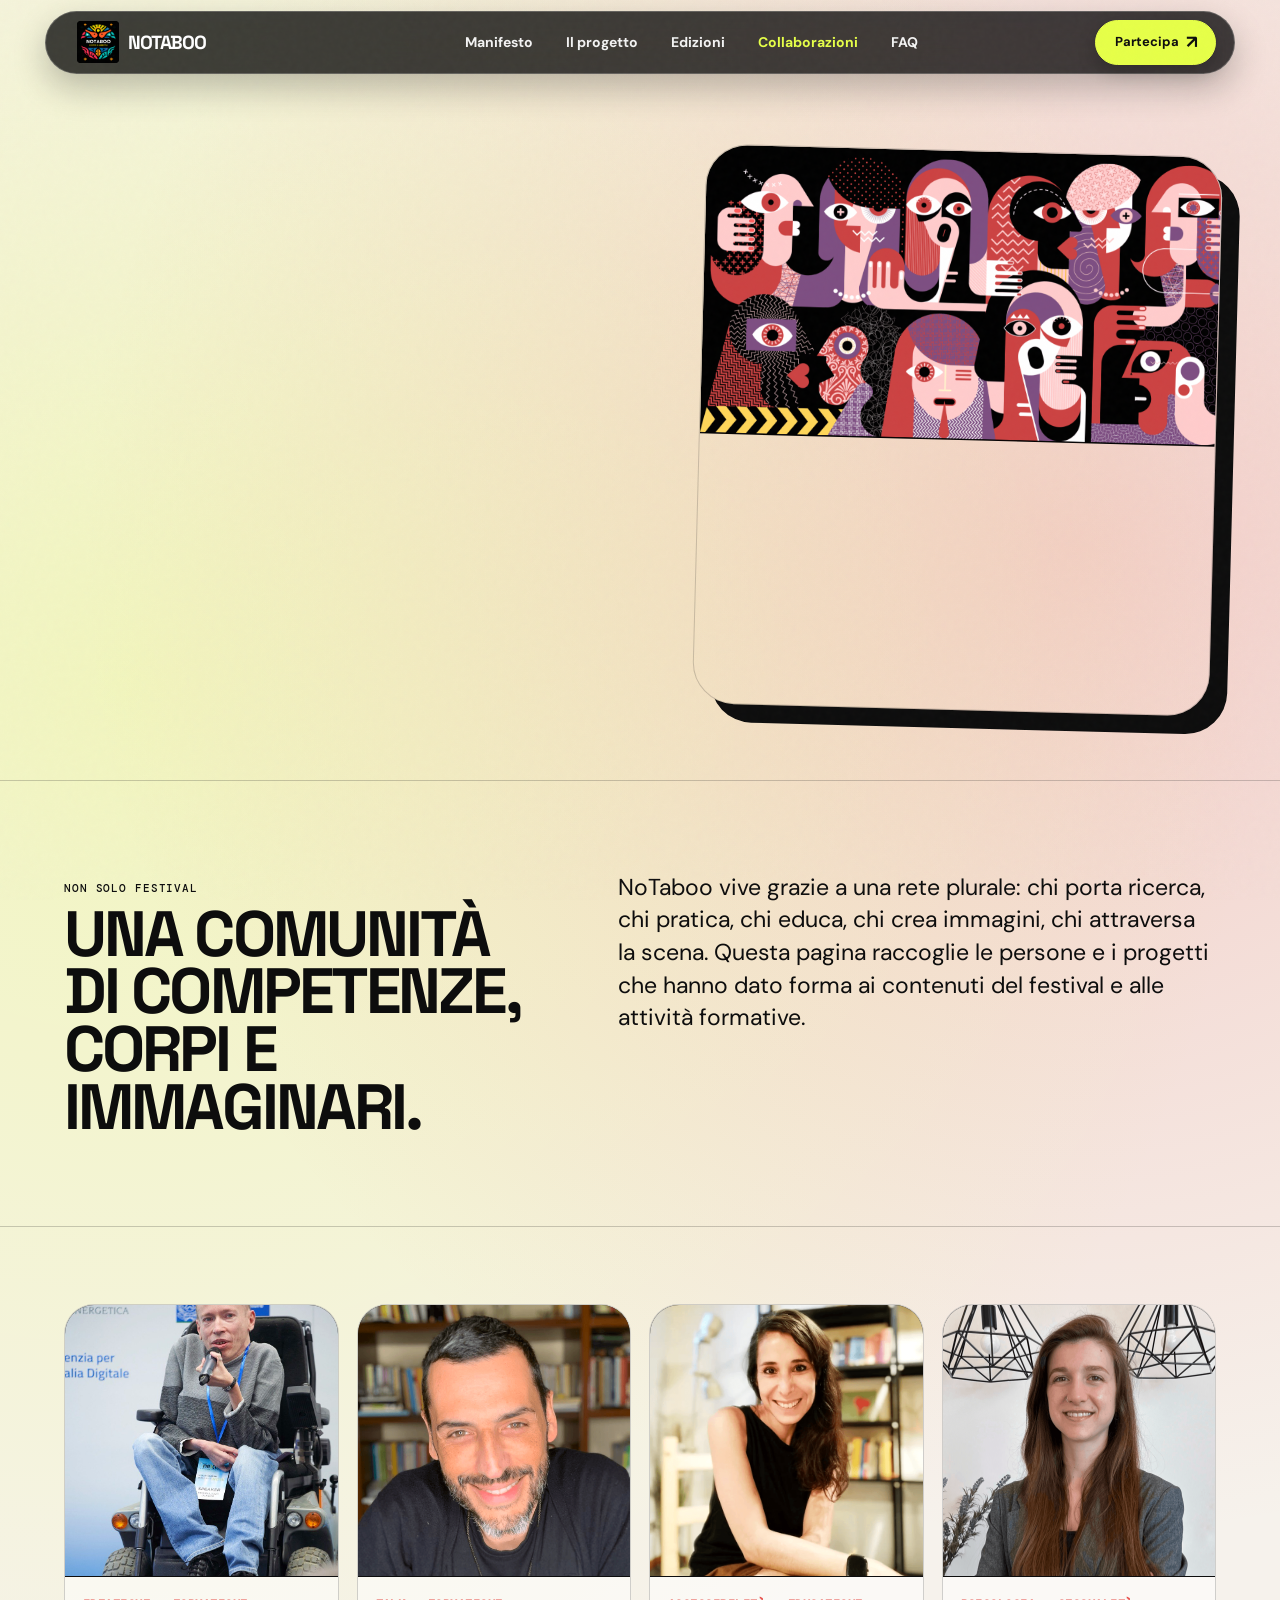
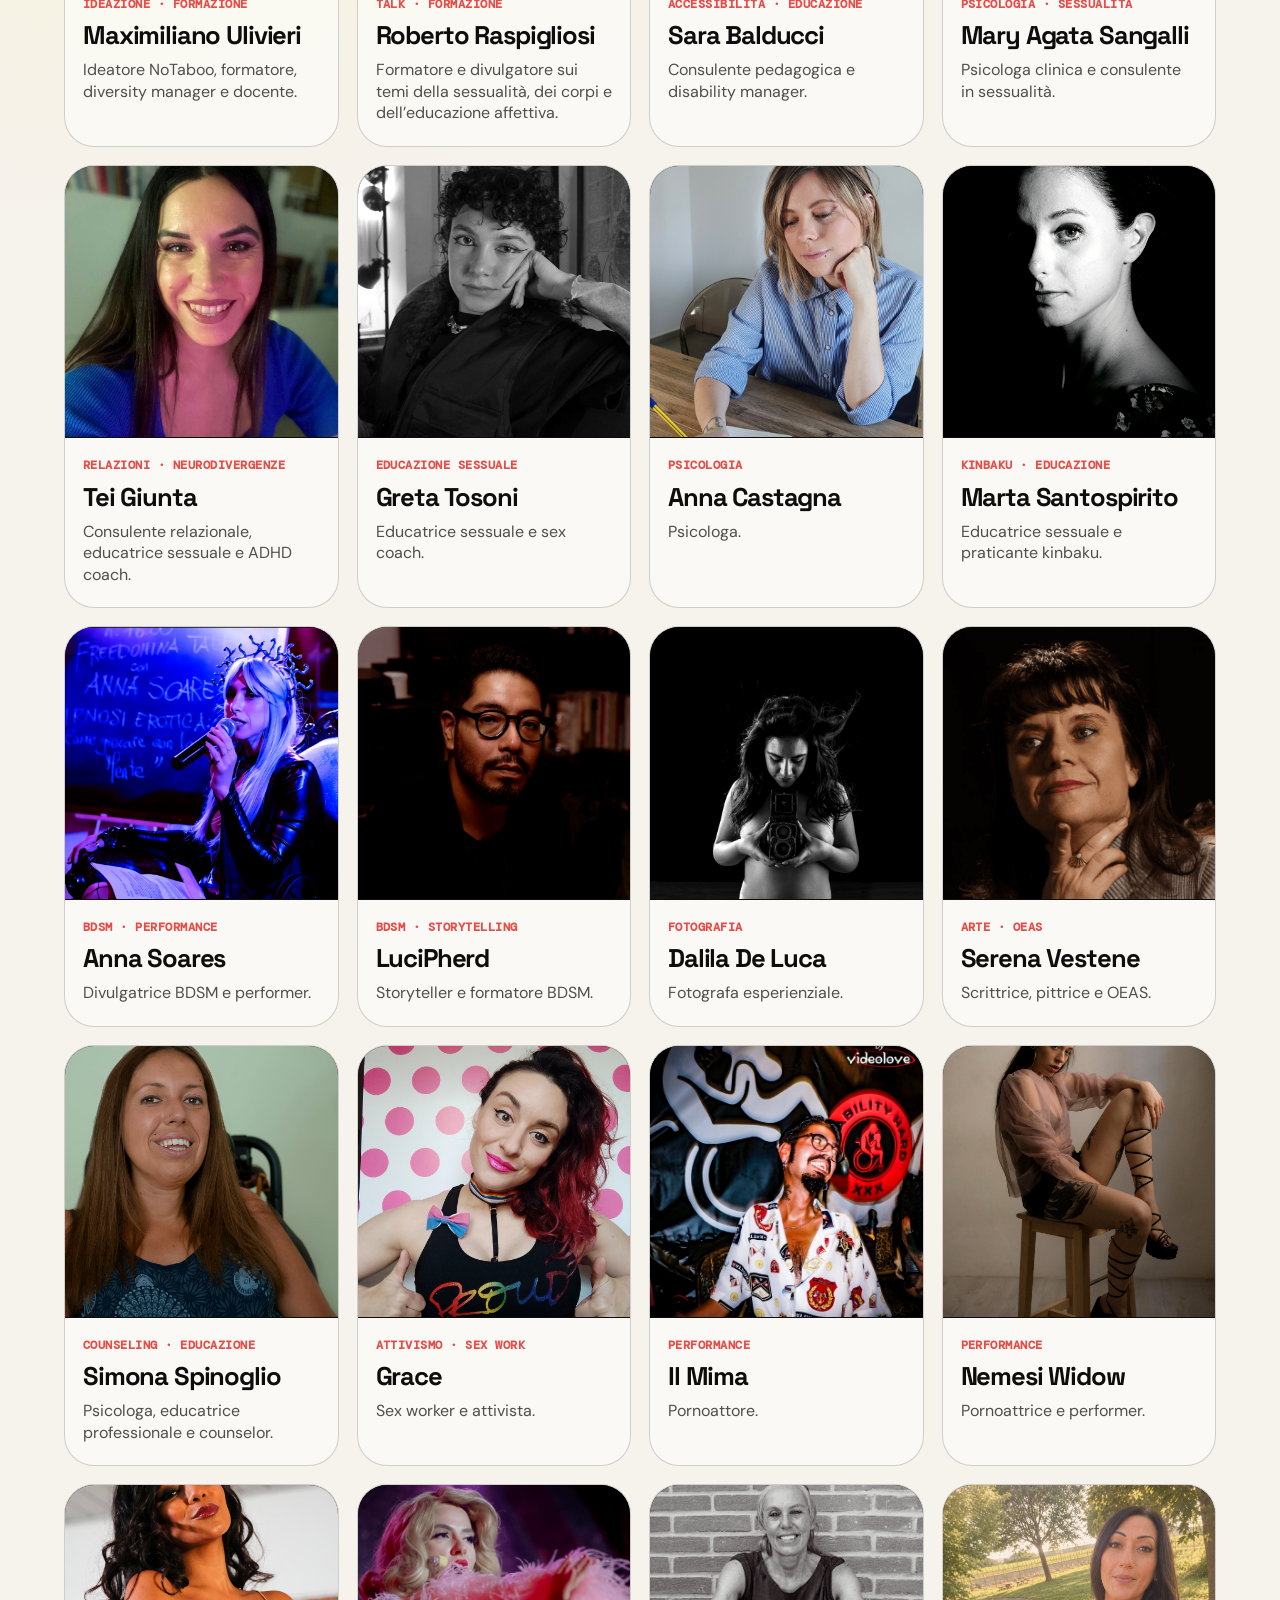
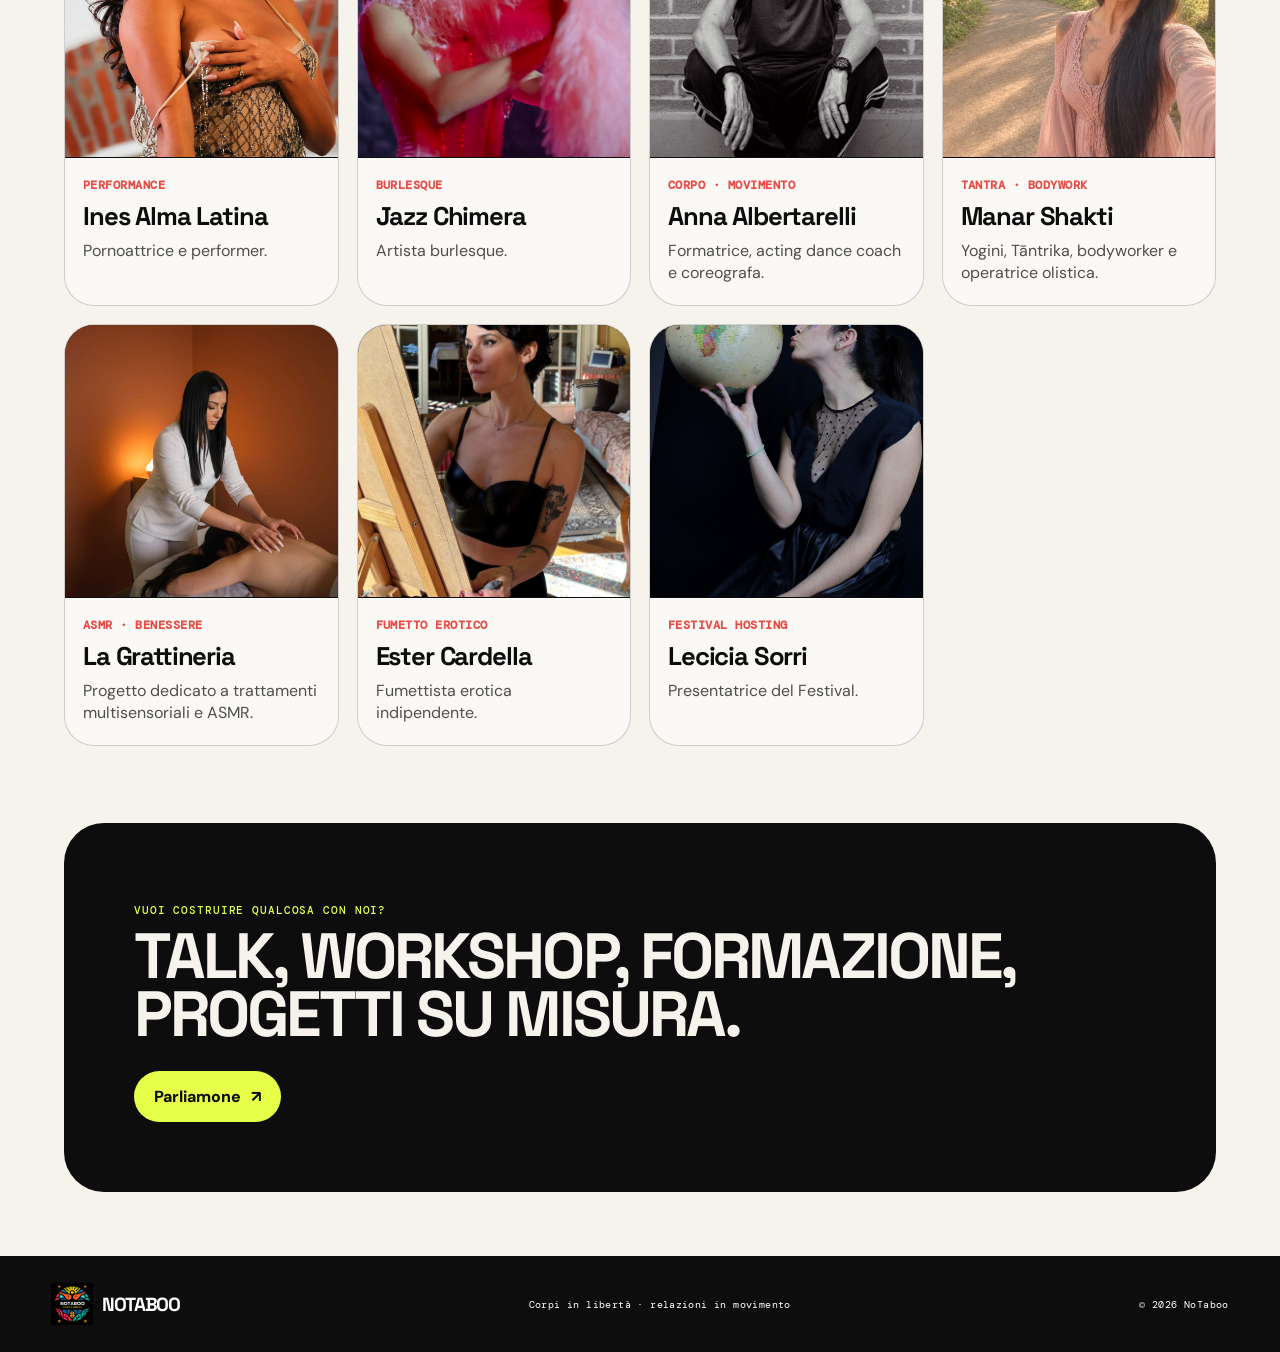
==== collaborazioni.html @ 5a1ad2b5 "Aggiunge la pagina Collaborazioni Ripristina la pagina con le schede di professionistə, artistə ed e" ====
<!doctype html>
<html lang="it">
<head>
  <meta charset="UTF-8" />
  <meta name="viewport" content="width=device-width, initial-scale=1.0" />
  <meta name="description" content="La rete di professionistə, artistə, educatorə e performer che collaborano con NoTaboo tra festival, workshop e formazione." />
  <link rel="canonical" href="https://notaboo.net/collaborazioni.html" />
  <meta property="og:site_name" content="NoTaboo" />
  <meta property="og:type" content="website" />
  <meta property="og:title" content="Collaborazioni — NoTaboo" />
  <meta property="og:description" content="Professionistə, artistə, educatorə e performer che costruiscono con NoTaboo festival, workshop e percorsi formativi." />
  <meta property="og:url" content="https://notaboo.net/collaborazioni.html" />
  <meta property="og:image" content="https://notaboo.net/assets/social/notaboo-social-preview.jpg" />
  <meta name="twitter:card" content="summary_large_image" />
  <meta name="twitter:title" content="Collaborazioni — NoTaboo" />
  <meta name="twitter:description" content="La rete di persone e progetti che collaborano con NoTaboo." />
  <meta name="twitter:image" content="https://notaboo.net/assets/social/notaboo-social-preview.jpg" />
  <title>Collaborazioni — NoTaboo</title>
  <link rel="preconnect" href="https://fonts.googleapis.com">
  <link rel="preconnect" href="https://fonts.gstatic.com" crossorigin>
  <link href="https://fonts.googleapis.com/css2?family=DM+Mono:wght@400;500&family=DM+Sans:wght@400;600;700;800&family=Space+Grotesk:wght@500;700&display=swap" rel="stylesheet">
  <link rel="stylesheet" href="styles.css" />
  <link rel="stylesheet" href="navigation.css" />
  <link rel="stylesheet" href="collaborazioni.css" />
</head>
<body class="collab-page">
  <div class="grain" aria-hidden="true"></div>
  <header class="site-header">
    <a class="brand" href="index.html" aria-label="NoTaboo, home">
      <span class="brand-mark">N!</span><span>NOTABOO</span>
    </a>
    <nav class="desktop-nav" aria-label="Navigazione principale">
      <a href="index.html#manifesto">Manifesto</a>
      <a href="index.html#progetto">Il progetto</a>
      <a href="index.html#edizioni">Edizioni</a>
      <a class="is-active" href="collaborazioni.html" aria-current="page">Collaborazioni</a>
      <a href="index.html#domande">FAQ</a>
    </nav>
    <a class="nav-cta" href="index.html#iscrizioni">Partecipa <span>↗</span></a>
    <button class="menu-button" aria-label="Apri il menu" aria-expanded="false"><i></i><i></i></button>
  </header>
  <nav class="mobile-menu" aria-label="Navigazione mobile">
    <a href="index.html#manifesto">Manifesto</a><a href="index.html#progetto">Il progetto</a><a href="index.html#edizioni">Edizioni</a><a class="is-active" href="collaborazioni.html" aria-current="page">Collaborazioni</a><a href="index.html#domande">FAQ</a><a href="index.html#iscrizioni">Partecipa ↗</a>
  </nav>

  <main>
    <section class="collab-hero">
      <div class="collab-hero__copy">
        <p class="eyebrow reveal">La rete NoTaboo</p>
        <h1 class="reveal">Collaborazioni</h1>
        <p class="reveal">Professionistə, artistə, educatorə, performer e progetti che negli anni hanno costruito con NoTaboo festival, talk, workshop, laboratori e percorsi formativi.</p>
        <a class="hero-jump reveal" href="#rete">Scopri la rete <span>↓</span></a>
      </div>
      <div class="collab-hero__media" aria-hidden="true">
        <img src="assets/edizione-2026/hero_813f8037.png" alt="">
      </div>
    </section>

    <section class="collab-intro section-wrap">
      <div>
        <p class="eyebrow">Non solo festival</p>
        <h2>Una comunità di competenze, corpi e immaginari.</h2>
      </div>
      <p>NoTaboo vive grazie a una rete plurale: chi porta ricerca, chi pratica, chi educa, chi crea immagini, chi attraversa la scena. Questa pagina raccoglie le persone e i progetti che hanno dato forma ai contenuti del festival e alle attività formative.</p>
    </section>

    <section id="rete" class="collab-grid" aria-label="Collaboratrici e collaboratori NoTaboo">
      <article class="collab-card"><figure><img src="assets/edizione-2026/maximiliano_6af68781.jpg" alt="Maximiliano Ulivieri" loading="lazy"></figure><div class="collab-card__body"><p class="collab-card__tag">Ideazione · Formazione</p><h3>Maximiliano Ulivieri</h3><p>Ideatore NoTaboo, formatore, diversity manager e docente.</p></div></article>
      <article class="collab-card"><figure><img src="assets/edizione-2026/roberto_b9cfe44b.png" alt="Roberto Raspigliosi" loading="lazy"></figure><div class="collab-card__body"><p class="collab-card__tag">Talk · Formazione</p><h3>Roberto Raspigliosi</h3><p>Formatore e divulgatore sui temi della sessualità, dei corpi e dell’educazione affettiva.</p></div></article>
      <article class="collab-card"><figure><img src="assets/edizione-2026/sara_8c3e85c8.png" alt="Sara Balducci" loading="lazy"></figure><div class="collab-card__body"><p class="collab-card__tag">Accessibilità · Educazione</p><h3>Sara Balducci</h3><p>Consulente pedagogica e disability manager.</p></div></article>
      <article class="collab-card"><figure><img src="assets/edizione-2026/mary_aa65e1a5.png" alt="Mary Agata Sangalli" loading="lazy"></figure><div class="collab-card__body"><p class="collab-card__tag">Psicologia · Sessualità</p><h3>Mary Agata Sangalli</h3><p>Psicologa clinica e consulente in sessualità.</p></div></article>
      <article class="collab-card"><figure><img src="assets/edizione-2026/tei_d3c427d2.jpeg" alt="Tei Giunta" loading="lazy"></figure><div class="collab-card__body"><p class="collab-card__tag">Relazioni · Neurodivergenze</p><h3>Tei Giunta</h3><p>Consulente relazionale, educatrice sessuale e ADHD coach.</p></div></article>
      <article class="collab-card"><figure><img src="assets/edizione-2026/greta_e006c325.jpg" alt="Greta Tosoni" loading="lazy"></figure><div class="collab-card__body"><p class="collab-card__tag">Educazione sessuale</p><h3>Greta Tosoni</h3><p>Educatrice sessuale e sex coach.</p></div></article>
      <article class="collab-card"><figure><img src="assets/edizione-2026/anna_castagna_1396ef33.jpg" alt="Anna Castagna" loading="lazy"></figure><div class="collab-card__body"><p class="collab-card__tag">Psicologia</p><h3>Anna Castagna</h3><p>Psicologa.</p></div></article>
      <article class="collab-card"><figure><img src="assets/edizione-2026/marta_14bfcc36.jpg" alt="Marta Santospirito" loading="lazy"></figure><div class="collab-card__body"><p class="collab-card__tag">Kinbaku · Educazione</p><h3>Marta Santospirito</h3><p>Educatrice sessuale e praticante kinbaku.</p></div></article>
      <article class="collab-card"><figure><img src="assets/edizione-2026/anna_soares_real_eed3502f.png" alt="Anna Soares" loading="lazy"></figure><div class="collab-card__body"><p class="collab-card__tag">BDSM · Performance</p><h3>Anna Soares</h3><p>Divulgatrice BDSM e performer.</p></div></article>
      <article class="collab-card"><figure><img src="assets/edizione-2026/lucipherd_a63a54ad.png" alt="LuciPherd" loading="lazy"></figure><div class="collab-card__body"><p class="collab-card__tag">BDSM · Storytelling</p><h3>LuciPherd</h3><p>Storyteller e formatore BDSM.</p></div></article>
      <article class="collab-card"><figure><img src="assets/edizione-2026/dalila_de_luca_98d46e55.jpg" alt="Dalila De Luca" loading="lazy"></figure><div class="collab-card__body"><p class="collab-card__tag">Fotografia</p><h3>Dalila De Luca</h3><p>Fotografa esperienziale.</p></div></article>
      <article class="collab-card"><figure><img src="assets/edizione-2026/serena_bc27b9de.png" alt="Serena Vestene" loading="lazy"></figure><div class="collab-card__body"><p class="collab-card__tag">Arte · OEAS</p><h3>Serena Vestene</h3><p>Scrittrice, pittrice e OEAS.</p></div></article>
      <article class="collab-card"><figure><img src="assets/edizione-2026/simona_1f604b60.jpg" alt="Simona Spinoglio" loading="lazy"></figure><div class="collab-card__body"><p class="collab-card__tag">Counseling · Educazione</p><h3>Simona Spinoglio</h3><p>Psicologa, educatrice professionale e counselor.</p></div></article>
      <article class="collab-card"><figure><img src="assets/edizione-2026/grace_7481ec0b.jpeg" alt="Grace" loading="lazy"></figure><div class="collab-card__body"><p class="collab-card__tag">Attivismo · Sex work</p><h3>Grace</h3><p>Sex worker e attivista.</p></div></article>
      <article class="collab-card"><figure><img src="assets/edizione-2026/il_mima_76ab16a3.jpeg" alt="Il Mima" loading="lazy"></figure><div class="collab-card__body"><p class="collab-card__tag">Performance</p><h3>Il Mima</h3><p>Pornoattore.</p></div></article>
      <article class="collab-card"><figure><img src="assets/edizione-2026/nemesi_a67eea3f.jpeg" alt="Nemesi Widow" loading="lazy"></figure><div class="collab-card__body"><p class="collab-card__tag">Performance</p><h3>Nemesi Widow</h3><p>Pornoattrice e performer.</p></div></article>
      <article class="collab-card"><figure><img src="assets/edizione-2026/ines_a5c05146.jpeg" alt="Ines Alma Latina" loading="lazy"></figure><div class="collab-card__body"><p class="collab-card__tag">Performance</p><h3>Ines Alma Latina</h3><p>Pornoattrice e performer.</p></div></article>
      <article class="collab-card"><figure><img src="assets/edizione-2026/jazz_3aefbff0.png" alt="Jazz Chimera" loading="lazy"></figure><div class="collab-card__body"><p class="collab-card__tag">Burlesque</p><h3>Jazz Chimera</h3><p>Artista burlesque.</p></div></article>
      <article class="collab-card"><figure><img src="assets/edizione-2026/anna_albertarelli_3ac41601.png" alt="Anna Albertarelli" loading="lazy"></figure><div class="collab-card__body"><p class="collab-card__tag">Corpo · Movimento</p><h3>Anna Albertarelli</h3><p>Formatrice, acting dance coach e coreografa.</p></div></article>
      <article class="collab-card"><figure><img src="assets/edizione-2026/manar-shakti_3d4db054.jpeg" alt="Manar Shakti" loading="lazy"></figure><div class="collab-card__body"><p class="collab-card__tag">Tantra · Bodywork</p><h3>Manar Shakti</h3><p>Yogini, Tāntrika, bodyworker e operatrice olistica.</p></div></article>
      <article class="collab-card"><figure><img src="assets/edizione-2026/grattineria_practitioner_ac9ef89d.jpeg" alt="La Grattineria" loading="lazy"></figure><div class="collab-card__body"><p class="collab-card__tag">ASMR · Benessere</p><h3>La Grattineria</h3><p>Progetto dedicato a trattamenti multisensoriali e ASMR.</p></div></article>
      <article class="collab-card"><figure><img src="assets/edizione-2026/ester_cardella_a89b82cf.jpg" alt="Ester Cardella" loading="lazy"></figure><div class="collab-card__body"><p class="collab-card__tag">Fumetto erotico</p><h3>Ester Cardella</h3><p>Fumettista erotica indipendente.</p></div></article>
      <article class="collab-card"><figure><img src="assets/edizione-2026/lecicia_sorri_21e4cafa.jpeg" alt="Lecicia Sorri" loading="lazy"></figure><div class="collab-card__body"><p class="collab-card__tag">Festival hosting</p><h3>Lecicia Sorri</h3><p>Presentatrice del Festival.</p></div></article>
    </section>

    <section class="collab-cta section-wrap">
      <p class="eyebrow">Vuoi costruire qualcosa con noi?</p>
      <h2>Talk, workshop, formazione, progetti su misura.</h2>
      <a class="pill-link" href="index.html#iscrizioni">Parliamone <span>↗</span></a>
    </section>
  </main>

  <footer class="site-footer"><a class="brand" href="index.html"><span class="brand-mark">N!</span><span>NOTABOO</span></a><p>Corpi in libertà · relazioni in movimento</p><p>© <span id="year"></span> NoTaboo</p></footer>
  <script src="app.js"></script>
</body>
</html>
---- styles.css ----
:root{--ink:#0d0d0d;--paper:#f6f2ec;--coral:#e74c47;--lilac:#9c72bd;--acid:#e6ff48;--pink:#ffc9cf;--line:rgba(13,13,13,.2);--space:"Space Grotesk",sans-serif;--sans:"DM Sans",sans-serif;--mono:"DM Mono",monospace}*{box-sizing:border-box}html{scroll-behavior:smooth;scroll-padding-top:96px}body{margin:0;background:var(--paper);color:var(--ink);font-family:var(--sans);font-size:16px;line-height:1.45}a{color:inherit;text-decoration:none}.reveal{opacity:0;transform:translateY(26px);transition:opacity .7s cubic-bezier(.16,.84,.44,1) var(--reveal-delay,0ms),transform .7s cubic-bezier(.16,.84,.44,1) var(--reveal-delay,0ms)}.reveal.is-visible{opacity:1;transform:translateY(0)}@media(prefers-reduced-motion:reduce){.reveal{transition:none;opacity:1;transform:none}.hero-art,.orb--one,.orb--two,.hero-stamp{animation:none}}.grain{background-image:url("data:image/svg+xml,%3Csvg viewBox='0 0 180 180' xmlns='http://www.w3.org/2000/svg'%3E%3Cfilter id='n'%3E%3CfeTurbulence type='fractalNoise' baseFrequency='.8' numOctaves='3' stitchTiles='stitch'/%3E%3C/filter%3E%3Crect width='100%25' height='100%25' filter='url(%23n)' opacity='.3'/%3E%3C/svg%3E");pointer-events:none;opacity:.08;position:fixed;inset:0;z-index:20}.site-header{align-items:center;display:flex;height:80px;justify-content:space-between;left:0;padding:0 4vw;position:fixed;right:0;top:0;z-index:10;color:#fff}.brand{align-items:center;display:inline-flex;font:700 19px/1 var(--space);letter-spacing:-.06em;gap:7px}.brand-mark{align-items:center;background:var(--acid);border-radius:50%;color:var(--ink);display:inline-flex;font:700 13px/1 var(--mono);height:29px;justify-content:center;letter-spacing:-.1em;width:29px}.desktop-nav{display:flex;gap:31px;font-size:14px}.desktop-nav a,.text-link{position:relative}.desktop-nav a:after,.text-link:after{background:currentColor;bottom:-4px;content:"";height:1px;left:0;position:absolute;transform:scaleX(0);transform-origin:right;transition:transform .3s;width:100%}.desktop-nav a:hover:after,.text-link:hover:after{transform:scaleX(1);transform-origin:left}.nav-cta{border:1px solid rgba(255,255,255,.55);border-radius:99px;font-weight:700;padding:10px 16px;font-size:13px}.nav-cta span{font-size:17px;margin-left:5px}.menu-button,.mobile-menu{display:none}.menu-button i{transition:transform .28s ease,opacity .28s ease}.hero{background:#070707;color:white;isolation:isolate;min-height:790px;overflow:hidden;position:relative}.hero:after{background:linear-gradient(90deg,rgba(0,0,0,.65) 0%,rgba(0,0,0,.3) 44%,transparent 73%);content:"";inset:0;position:absolute;z-index:-1}.hero-art{background-image:url("Edizione%202026/Grafica/Sito/header%20immagine.png");background-position:74% 52%;background-repeat:no-repeat;background-size:cover;inset:0;opacity:.98;position:absolute;z-index:-2;animation:art-breathe 12s ease-in-out infinite alternate}.hero-copy{max-width:720px;padding:180px 4vw 120px;position:relative}.eyebrow{font:500 11px/1.2 var(--mono);letter-spacing:.08em;text-transform:uppercase}.hero .eyebrow{color:var(--acid);margin:0 0 25px}.hero h1,.section-wrap h2,.contact-band h2{font:700 clamp(4.3rem,10vw,9.2rem)/.82 var(--space);letter-spacing:-.09em;margin:0;text-transform:uppercase}.hero h1 .line{display:block}.hero h1 .accent{color:var(--acid);margin-left:12vw}.hero-intro{font-size:clamp(1rem,1.5vw,1.28rem);line-height:1.5;max-width:420px;margin:38px 0 29px}.hero-actions{align-items:center;display:flex;gap:27px}.button{align-items:center;border-radius:99px;display:inline-flex;font-size:14px;font-weight:700;gap:20px;justify-content:space-between;padding:14px 20px;transition:transform .25s,background .25s}.button span{font-size:21px;line-height:.7;transition:transform .3s cubic-bezier(.16,.84,.44,1)}.button:hover{transform:translateY(-3px)}.button:hover span{transform:translate(3px,-2px)}.button--light{background:white;color:var(--ink)}.text-link{font-weight:700;font-size:14px}.text-link span{font-size:18px;margin-left:5px;transition:transform .3s cubic-bezier(.16,.84,.44,1);display:inline-block}.text-link:hover span{transform:translateX(3px)}.hero-stamp{align-items:center;animation:stamp-breathe 7s ease-in-out infinite;background:var(--coral);border-radius:50%;bottom:10vw;color:var(--ink);display:flex;flex-direction:column;font:700 clamp(1.6rem,3.1vw,3.5rem)/.73 var(--space);height:clamp(120px,16vw,220px);justify-content:center;letter-spacing:-.1em;position:absolute;right:7vw;width:clamp(120px,16vw,220px);z-index:2}@keyframes stamp-breathe{0%,100%{transform:rotate(10deg) scale(1)}50%{transform:rotate(13.5deg) scale(1.035)}}.hero-stamp small{font:500 9px var(--mono);letter-spacing:.15em;margin-top:12px}.scroll-cue{bottom:33px;font:500 9px var(--mono);left:4vw;letter-spacing:.12em;margin:0;position:absolute;z-index:2}.scroll-cue span{font-size:19px;margin-left:11px}.section-wrap{margin:auto;max-width:1440px;padding-left:7vw;padding-right:7vw}.manifesto{padding-bottom:120px;padding-top:140px;position:relative;display:grid;grid-template-columns:10% 52% 32%;gap:3%}.section-number{color:var(--coral);font:500 11px var(--mono);letter-spacing:.08em;margin:5px 0}.manifesto h2,.editions h2,.faq h2{font-size:clamp(3rem,6.1vw,6.4rem);line-height:.88}.section-wrap h2 em{color:var(--coral);font-style:normal}.manifesto-body{padding-top:54px}.large-copy{font:500 clamp(1.35rem,2.1vw,2rem)/1.2 var(--space);letter-spacing:-.04em;margin:0 0 27px}.manifesto-body p:not(.large-copy){color:#4f4c48;max-width:390px}.arrow-link{border-bottom:1px solid var(--ink);display:inline-flex;font-weight:700;justify-content:space-between;margin-top:20px;padding-bottom:8px;width:100%}.arrow-link span{font-size:21px;transition:transform .3s cubic-bezier(.16,.84,.44,1)}.arrow-link:hover span{transform:translate(4px,4px)}.values-grid{border-top:1px solid var(--line);display:grid;grid-column:2 / 4;grid-template-columns:repeat(4,1fr);margin-top:86px}.values-grid article{border-right:1px solid var(--line);min-height:205px;padding:25px 20px 15px}.values-grid article:first-child{padding-left:0}.values-grid article:last-child{border:0}.value-icon{align-items:center;background:var(--coral);border-radius:50%;display:flex;font:500 26px var(--space);height:49px;justify-content:center;transition:transform .35s cubic-bezier(.16,.84,.44,1);width:49px}.values-grid article:hover .value-icon{transform:rotate(14deg) scale(1.1)}.icon-spark{background:var(--acid)}.icon-link{background:var(--lilac);color:white}.icon-voice{background:var(--pink)}.values-grid h3{font:700 22px var(--space);letter-spacing:-.05em;margin:21px 0 5px}.values-grid p{color:#5c5853;font-size:13px;line-height:1.4;margin:0;max-width:180px}.editions{background:var(--ink);color:white;padding:130px 0}.editions-head{display:grid;grid-template-columns:10% 52% 28%;gap:5%;align-items:end;margin-bottom:70px}.editions-head h2 em{color:var(--acid)}.editions-head>p:last-child{color:#c9c5c1;font-size:15px;line-height:1.5;margin-bottom:5px;max-width:270px}.edition-list{border-top:1px solid rgba(255,255,255,.24);margin:0 4vw}.edition-card{align-items:stretch;border-bottom:1px solid rgba(255,255,255,.24);display:grid;grid-template-columns:37% 63%;min-height:255px;position:relative;transition:background .35s}.edition-card:hover{background:#191919}.edition-card__image{min-height:255px;overflow:hidden;position:relative}.edition-card__image:after{background:linear-gradient(120deg,rgba(0,0,0,.05),rgba(0,0,0,.38));content:"";inset:0;position:absolute}.image-2026{background:url("Edizione%202026/Grafica/Sito/copertina%20programma.png") center/cover}.image-2025{background:url("Foto%20NOTABOO/Ridimensionate/notaboo%20016.JPG") center/cover}.image-2024{background:url("Foto%20NOTABOO/Ridimensionate/Ragazzi%20STAGE.jpeg") center/cover}.date-chip{background:var(--acid);border-radius:50%;color:var(--ink);font:500 12px var(--mono);height:60px;left:25px;position:absolute;top:25px;display:flex;align-items:center;justify-content:center;width:60px;z-index:1}.edition-card--2025 .date-chip{background:var(--coral)}.edition-card--2024 .date-chip{background:var(--pink)}.edition-card__content{align-self:stretch;display:flex;flex-direction:column;justify-content:center;padding:30px 9vw 30px 5vw;position:relative}.edition-card__content .eyebrow{color:var(--acid);margin:0 0 11px}.edition-card h3{font:700 clamp(2.7rem,5vw,5.8rem)/.84 var(--space);letter-spacing:-.08em;margin:0}.edition-meta{color:#c9c5c1;font:400 11px var(--mono);letter-spacing:.04em;margin:18px 0 0}.card-arrow{align-items:center;border:1px solid rgba(255,255,255,.4);border-radius:50%;display:flex;font-size:24px;height:55px;justify-content:center;position:absolute;right:4vw;top:50%;transform:translateY(-50%);transition:all .25s;width:55px}.edition-card:hover .card-arrow{background:var(--acid);border-color:var(--acid);color:var(--ink);transform:translateY(-50%) rotate(45deg)}.quote-band{background:var(--lilac);color:#fff;overflow:hidden;padding:115px 5vw;position:relative;text-align:center}.quote-band p{font:500 clamp(2.4rem,5.4vw,6rem)/.98 var(--space);letter-spacing:-.07em;margin:0;position:relative;z-index:1}.quote-band p span{color:var(--acid)}.orb{border:1px solid rgba(255,255,255,.45);border-radius:50%;height:28vw;position:absolute;width:28vw}.orb--one{animation:orb-float 14s ease-in-out infinite;left:-9vw;top:-12vw}.orb--two{animation:orb-float 18s ease-in-out infinite reverse;bottom:-17vw;right:-7vw}@keyframes orb-float{0%,100%{transform:translate(0,0) scale(1)}50%{transform:translate(1.4vw,1.8vw) scale(1.04)}}.faq{display:grid;gap:10%;grid-template-columns:35% 55%;padding-bottom:130px;padding-top:130px}.faq .eyebrow{margin:17px 0}.accordion{border-top:1px solid var(--line)}details{border-bottom:1px solid var(--line);padding:0}summary{align-items:center;cursor:pointer;display:flex;font:600 clamp(1.2rem,1.7vw,1.6rem)/1.2 var(--space);gap:20px;justify-content:space-between;list-style:none;padding:25px 0}summary::-webkit-details-marker{display:none}summary span{color:var(--coral);font:400 29px var(--sans);transition:transform .2s}details[open] summary span{transform:rotate(45deg)}details p{color:#54504b;font-size:15px;line-height:1.6;margin:0;max-width:550px;padding:0 50px 25px 0;animation:faq-fade .45s cubic-bezier(.16,.84,.44,1)}summary{transition:color .25s ease}details:hover summary,summary:focus-visible{color:var(--coral)}@keyframes faq-fade{from{opacity:0;transform:translateY(-8px)}to{opacity:1;transform:translateY(0)}}.contact-band{background:var(--coral);overflow:hidden;position:relative}.contact-band:after{background:var(--ink);border-radius:50%;content:"";height:44vw;position:absolute;right:-15vw;top:-25vw;width:44vw}.contact-content{color:var(--ink);padding-bottom:100px;padding-top:108px;position:relative;z-index:1}.contact-content .eyebrow{margin:0 0 22px}.contact-content h2{font-size:clamp(5rem,11vw,11rem)}.contact-content h2 span{color:var(--acid)}.contact-content>p:not(.eyebrow){font-size:17px;line-height:1.5;max-width:410px;margin:28px 0}.button--acid{background:var(--acid);margin-top:3px}.contact-details{display:flex;gap:24px;margin-top:75px;font:500 11px var(--mono);letter-spacing:.03em}.contact-details a{text-decoration:underline;text-underline-offset:4px}.site-footer{align-items:center;background:var(--ink);color:white;display:flex;justify-content:space-between;padding:27px 4vw}.site-footer p{font:400 10px var(--mono);letter-spacing:.04em;margin:0}.site-footer .brand-mark{background:var(--coral)}@keyframes art-breathe{to{transform:scale(1.035)}}@media(max-width:760px){.site-header{height:69px;padding:0 23px}.desktop-nav,.nav-cta{display:none}.menu-button{background:transparent;border:0;display:flex;flex-direction:column;gap:6px;padding:8px}.menu-button i{background:white;display:block;height:2px;width:23px}.menu-button[aria-expanded="true"] i:first-child{transform:translateY(4px) rotate(45deg)}.menu-button[aria-expanded="true"] i:last-child{transform:translateY(-4px) rotate(-45deg)}.mobile-menu{background:var(--ink);color:white;display:flex;flex-direction:column;gap:23px;left:0;opacity:0;padding:30px 24px;pointer-events:none;position:fixed;right:0;top:68px;transform:translateY(-14px);transition:opacity .32s cubic-bezier(.16,.84,.44,1),transform .32s cubic-bezier(.16,.84,.44,1),visibility .32s;visibility:hidden;z-index:9}.mobile-menu.is-open{opacity:1;pointer-events:auto;transform:translateY(0);visibility:visible}.mobile-menu a{font:600 26px var(--space);letter-spacing:-.05em}.hero{min-height:710px}.hero:after{background:linear-gradient(0deg,rgba(0,0,0,.75),rgba(0,0,0,.05))}.hero-art{background-position:65% 50%;opacity:.88}.hero-copy{padding:145px 23px 105px}.hero h1{font-size:clamp(4.1rem,17vw,6.5rem)}.hero h1 .accent{margin-left:10vw}.hero-intro{font-size:16px;margin-top:30px;max-width:330px}.hero-actions{align-items:flex-start;flex-direction:column;gap:22px}.hero-stamp{bottom:50px;right:24px}.scroll-cue{display:none}.section-wrap{padding-left:23px;padding-right:23px}.manifesto{display:block;padding-bottom:70px;padding-top:82px}.section-number{margin-bottom:32px}.manifesto h2,.editions h2,.faq h2{font-size:clamp(3.1rem,14vw,4.4rem)}.manifesto-body{padding-top:36px}.values-grid{display:grid;grid-template-columns:repeat(2,1fr);margin-top:55px}.values-grid article{min-height:189px;padding:22px 15px}.values-grid article:nth-child(2){border-right:0}.values-grid article:nth-child(3){padding-left:0}.values-grid article:first-child{padding-left:0}.values-grid h3{font-size:20px}.editions{padding:82px 0}.editions-head{display:block;margin-bottom:43px}.editions-head .section-number{margin-bottom:28px}.editions-head>p:last-child{margin:27px 0 0}.edition-list{margin:0 23px}.edition-card{display:block;min-height:0}.edition-card__image{min-height:195px}.edition-card__content{min-height:185px;padding:25px 19px}.edition-card h3{font-size:clamp(2.9rem,14vw,4rem)}.card-arrow{bottom:24px;right:18px;top:auto;transform:none}.edition-card:hover .card-arrow{transform:rotate(45deg)}.quote-band{padding:80px 23px}.faq{display:block;padding-bottom:80px;padding-top:80px}.faq .eyebrow{margin-top:12px}.accordion{margin-top:42px}summary{font-size:20px;padding:22px 0}details p{padding-right:0}.contact-content{padding-bottom:75px;padding-top:75px}.contact-content h2{font-size:clamp(4.7rem,21vw,6.4rem)}.contact-details{flex-direction:column;gap:10px;margin-top:57px}.contact-band:after{height:100vw;right:-49vw;top:-16vw;width:100vw}.site-footer{align-items:flex-start;flex-direction:column;gap:17px;padding:25px 23px}.site-footer p:nth-of-type(1){display:none}}
---- navigation.css ----
/* Navigazione principale: leggibile sopra alle immagini, con una CTA riconoscibile. */
.site-header {
  height: auto;
  isolation: isolate;
  padding: 20px 5vw;
}

.site-header::after {
  background: rgba(9, 9, 11, .78);
  border: 1px solid rgba(255, 255, 255, .2);
  border-radius: 999px;
  box-shadow: 0 14px 34px rgba(0, 0, 0, .24);
  content: "";
  inset: 11px 3.5vw;
  position: absolute;
  z-index: -1;
  -webkit-backdrop-filter: blur(18px) saturate(130%);
  backdrop-filter: blur(18px) saturate(130%);
  transition: background .3s ease, box-shadow .3s ease, inset .3s ease;
}

.site-header.is-scrolled::after {
  background: rgba(9, 9, 11, .92);
  box-shadow: 0 16px 36px rgba(0, 0, 0, .34);
  inset: 8px 3.5vw;
}

.edition-header.is-scrolled::after {
  background: rgba(246, 242, 236, .94);
  box-shadow: 0 14px 30px rgba(13, 13, 13, .12);
}

.site-header .brand {
  padding-left: 13px;
}

.site-header .brand-mark {
  box-shadow: 0 0 0 4px rgba(230, 255, 72, .14);
}

.desktop-nav {
  align-items: center;
  gap: 5px;
  margin-left: 8vw;
}

.desktop-nav a {
  border-radius: 999px;
  color: rgba(255, 255, 255, .94);
  font-weight: 700;
  padding: 10px 14px;
  transition: background .22s ease, color .22s ease, transform .22s ease;
}

.desktop-nav a::after { display: none; }

.desktop-nav a:hover {
  background: rgba(255, 255, 255, .14);
  color: var(--acid);
  transform: translateY(-1px);
}

.nav-cta {
  align-items: center;
  background: var(--acid);
  border: 1px solid var(--acid);
  box-shadow: 0 7px 18px rgba(0, 0, 0, .22);
  color: var(--ink);
  display: inline-flex;
  gap: 7px;
  padding: 12px 17px 12px 19px;
  transition: background .22s ease, border-color .22s ease, transform .22s ease;
}

.nav-cta:hover {
  background: var(--coral);
  border-color: var(--coral);
  transform: translateY(-2px) rotate(-1deg);
}

.nav-cta span {
  font-size: 18px;
  line-height: 1;
  margin: 0;
}

/* Le pagine archivio restano chiare, ma ordinate nello stesso sistema. */
.edition-header::after {
  background: rgba(246, 242, 236, .86);
  border-color: rgba(13, 13, 13, .14);
  box-shadow: 0 10px 25px rgba(13, 13, 13, .08);
}

.edition-header .brand { color: var(--ink); }

.edition-header .back-link {
  background: rgba(13, 13, 13, .06);
  border: 0;
  border-radius: 999px;
  padding: 10px 14px;
  transition: background .2s ease, transform .2s ease;
}

.edition-header .back-link:hover {
  background: var(--pink);
  transform: translateY(-1px);
}

.edition-header .nav-cta {
  border-color: var(--ink);
}

@media (max-width: 760px) {
  .site-header {
    height: 69px;
    padding: 10px 23px;
  }

  .site-header::after {
    border-radius: 18px;
    inset: 6px 14px;
  }

  .site-header .brand { padding-left: 6px; }

  .menu-button { z-index: 1; }

  .edition-header::after { display: none; }
}
---- collaborazioni.css ----
body.collab-page {
  background:
    radial-gradient(circle at 10% 15%, rgba(230, 255, 72, .28), transparent 28%),
    radial-gradient(circle at 84% 12%, rgba(231, 76, 71, .22), transparent 24%),
    var(--paper);
  color: var(--ink);
}

.collab-hero {
  align-items: center;
  display: grid;
  gap: clamp(28px, 5vw, 76px);
  grid-template-columns: minmax(0, 1.05fr) minmax(280px, .95fr);
  min-height: 86vh;
  overflow: hidden;
  padding: 150px 5vw 70px;
}

.collab-hero__copy h1 {
  font-family: var(--space);
  font-size: clamp(4.8rem, 12vw, 12.5rem);
  letter-spacing: -0.075em;
  line-height: .78;
  margin: 0 0 26px;
  text-transform: uppercase;
}

.collab-hero__copy > p:not(.eyebrow) {
  font-size: clamp(1.15rem, 2vw, 1.65rem);
  line-height: 1.25;
  max-width: 820px;
}

.collab-hero__media {
  border: 1px solid rgba(13, 13, 13, .18);
  border-radius: 42px;
  box-shadow: 18px 18px 0 var(--ink);
  min-height: 560px;
  overflow: hidden;
  transform: rotate(1.5deg);
}

.collab-hero__media img {
  display: block;
  height: 100%;
  object-fit: cover;
  width: 100%;
}

.hero-jump,
.pill-link {
  align-items: center;
  background: var(--ink);
  border-radius: 999px;
  color: var(--paper);
  display: inline-flex;
  font-weight: 800;
  gap: 10px;
  margin-top: 28px;
  padding: 14px 20px;
  text-decoration: none;
  transition: transform .25s ease;
}

.hero-jump:hover,
.pill-link:hover {
  transform: translateY(-3px);
}

.section-wrap {
  padding-inline: 5vw;
}

.collab-intro {
  border-block: 1px solid var(--line);
  display: grid;
  gap: clamp(20px, 5vw, 80px);
  grid-template-columns: minmax(260px, .9fr) minmax(320px, 1.1fr);
  padding-block: clamp(48px, 7vw, 92px);
}

.collab-intro h2,
.collab-cta h2 {
  font-family: var(--space);
  font-size: clamp(2.3rem, 5vw, 5.5rem);
  letter-spacing: -0.06em;
  line-height: .9;
  margin: 0;
  text-transform: uppercase;
}

.collab-intro > p {
  font-size: clamp(1.05rem, 1.8vw, 1.45rem);
  line-height: 1.42;
  margin: 0;
}

.collab-grid {
  display: grid;
  gap: 18px;
  grid-template-columns: repeat(4, minmax(0, 1fr));
  padding: clamp(36px, 6vw, 78px) 5vw;
}

.collab-card {
  background: rgba(255, 255, 255, .5);
  border: 1px solid rgba(13, 13, 13, .18);
  border-radius: 30px;
  min-height: 100%;
  overflow: hidden;
  transition: transform .22s ease, box-shadow .22s ease, border-color .22s ease;
}

.collab-card:hover {
  border-color: var(--ink);
  box-shadow: 8px 8px 0 var(--acid);
  transform: translateY(-6px) rotate(-.5deg);
}

.collab-card figure {
  aspect-ratio: 1 / 1;
  background: var(--ink);
  border-bottom: 1px solid rgba(13, 13, 13, .18);
  margin: 0;
  overflow: hidden;
}

.collab-card img {
  display: block;
  filter: saturate(1.08) contrast(1.03);
  height: 100%;
  object-fit: cover;
  transition: transform .5s cubic-bezier(.16,.84,.44,1);
  width: 100%;
}

.collab-card:hover img {
  transform: scale(1.06);
}

.collab-card__body {
  padding: 18px 18px 22px;
}

.collab-card__tag {
  color: var(--coral);
  font-family: var(--mono);
  font-size: .78rem;
  font-weight: 700;
  letter-spacing: .04em;
  margin: 0 0 10px;
  text-transform: uppercase;
}

.collab-card h3 {
  font-family: var(--space);
  font-size: clamp(1.35rem, 2vw, 1.95rem);
  letter-spacing: -.045em;
  line-height: .94;
  margin: 0 0 12px;
}

.collab-card__body p:last-child {
  color: rgba(13, 13, 13, .72);
  line-height: 1.35;
  margin: 0;
}

.collab-cta {
  background: var(--ink);
  border-radius: 40px;
  color: var(--paper);
  margin: 0 5vw 5vw;
  padding: clamp(34px, 6vw, 70px);
}

.collab-cta .eyebrow {
  color: var(--acid);
}

.collab-cta .pill-link {
  background: var(--acid);
  color: var(--ink);
}

.desktop-nav a.is-active,
.mobile-menu a.is-active {
  color: var(--acid);
}

@media (max-width: 1100px) {
  .collab-grid {
    grid-template-columns: repeat(3, minmax(0, 1fr));
  }

  .collab-hero {
    grid-template-columns: 1fr;
  }

  .collab-hero__media {
    min-height: 420px;
  }
}

@media (max-width: 760px) {
  .collab-hero {
    padding-top: 112px;
  }

  .collab-hero__copy h1 {
    font-size: clamp(3.8rem, 18vw, 6.4rem);
  }

  .collab-intro {
    grid-template-columns: 1fr;
  }

  .collab-grid {
    grid-template-columns: 1fr;
  }

  .collab-hero__media {
    border-radius: 26px;
    box-shadow: 8px 8px 0 var(--ink);
    min-height: 300px;
  }

  .collab-cta {
    border-radius: 26px;
  }
}
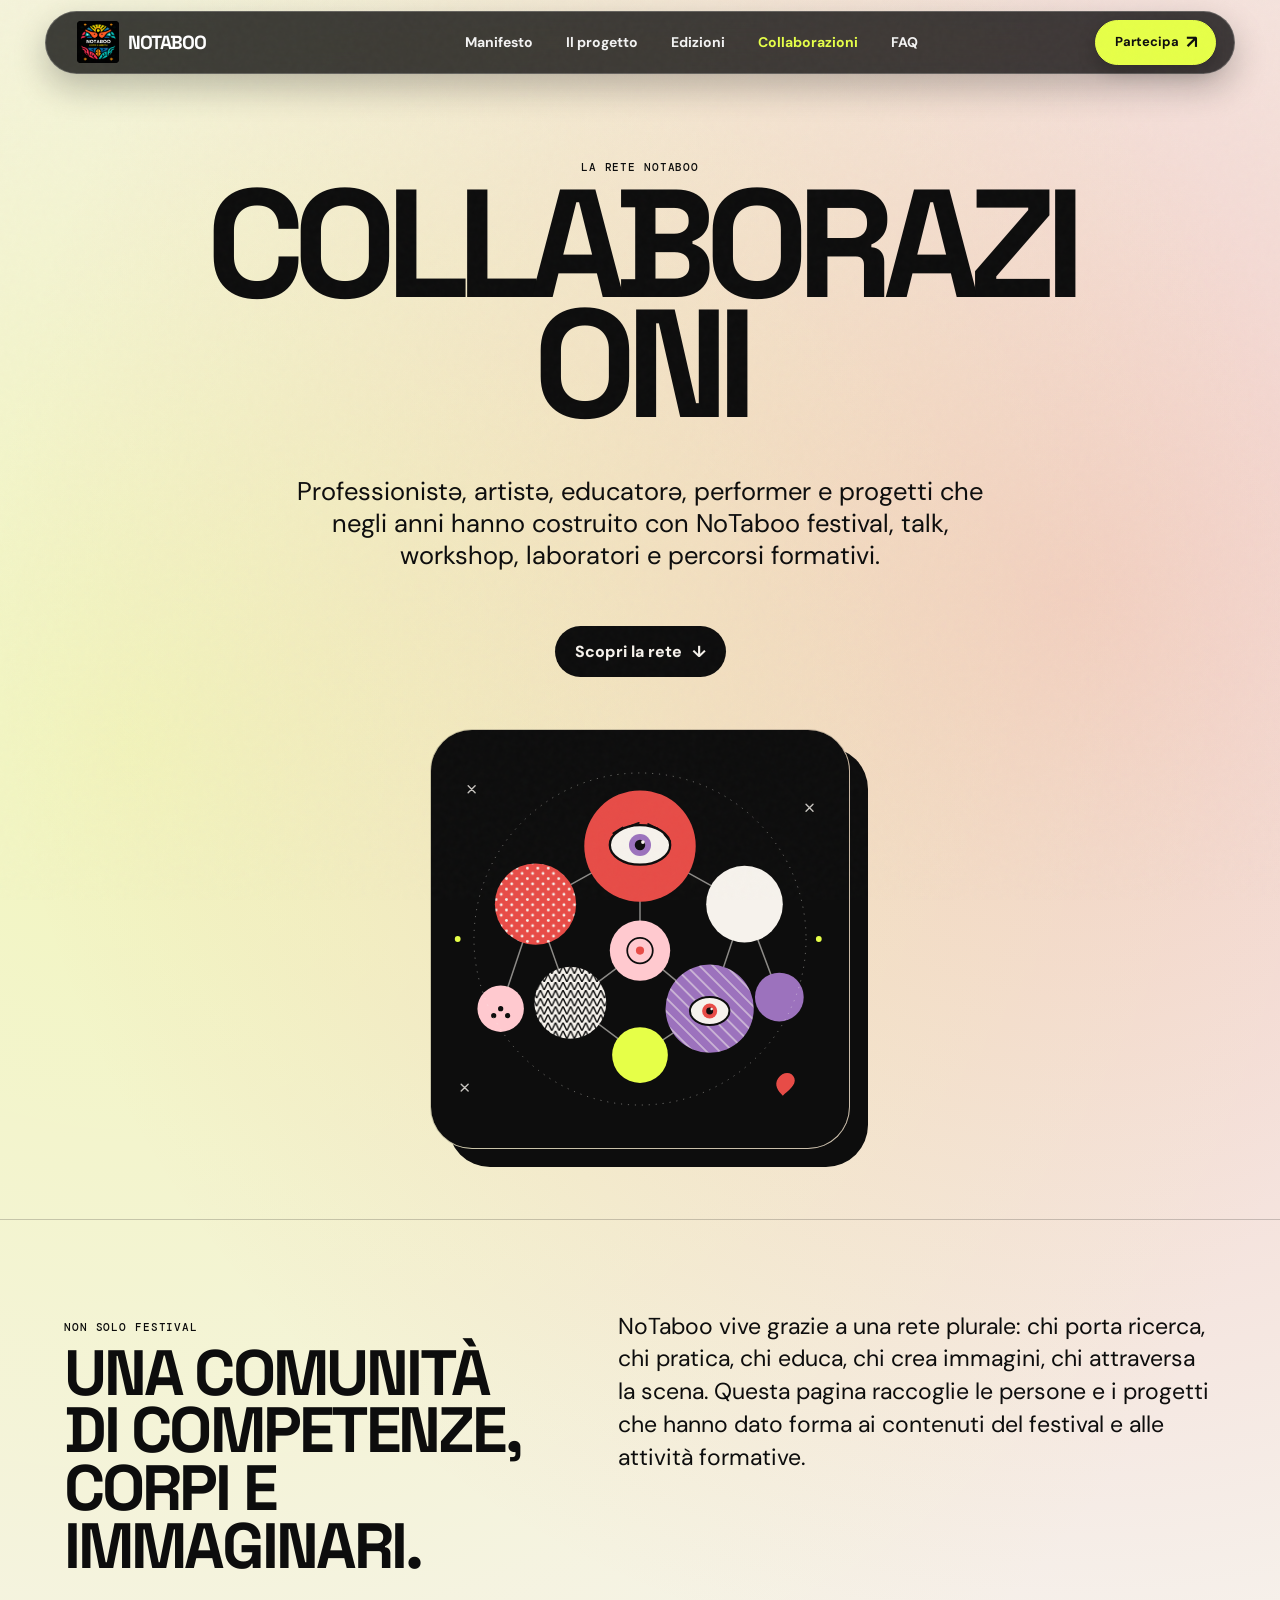
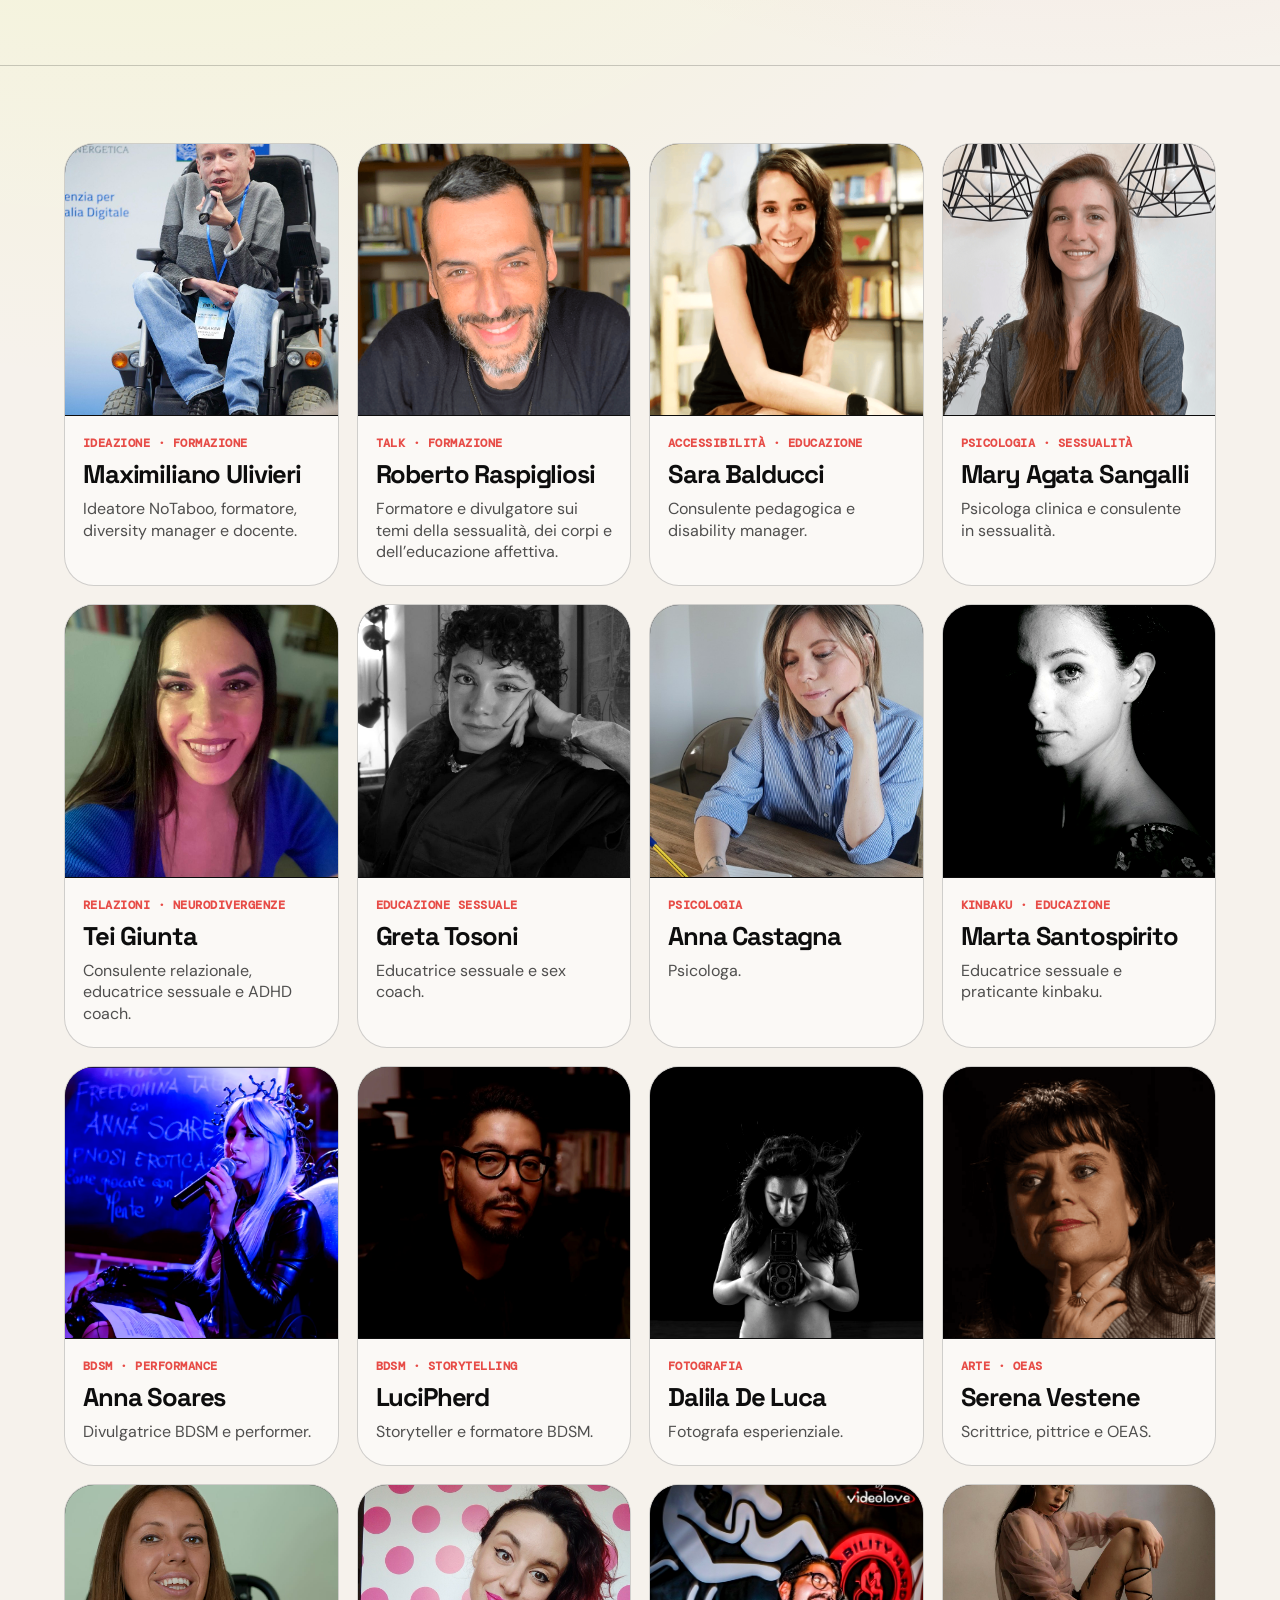
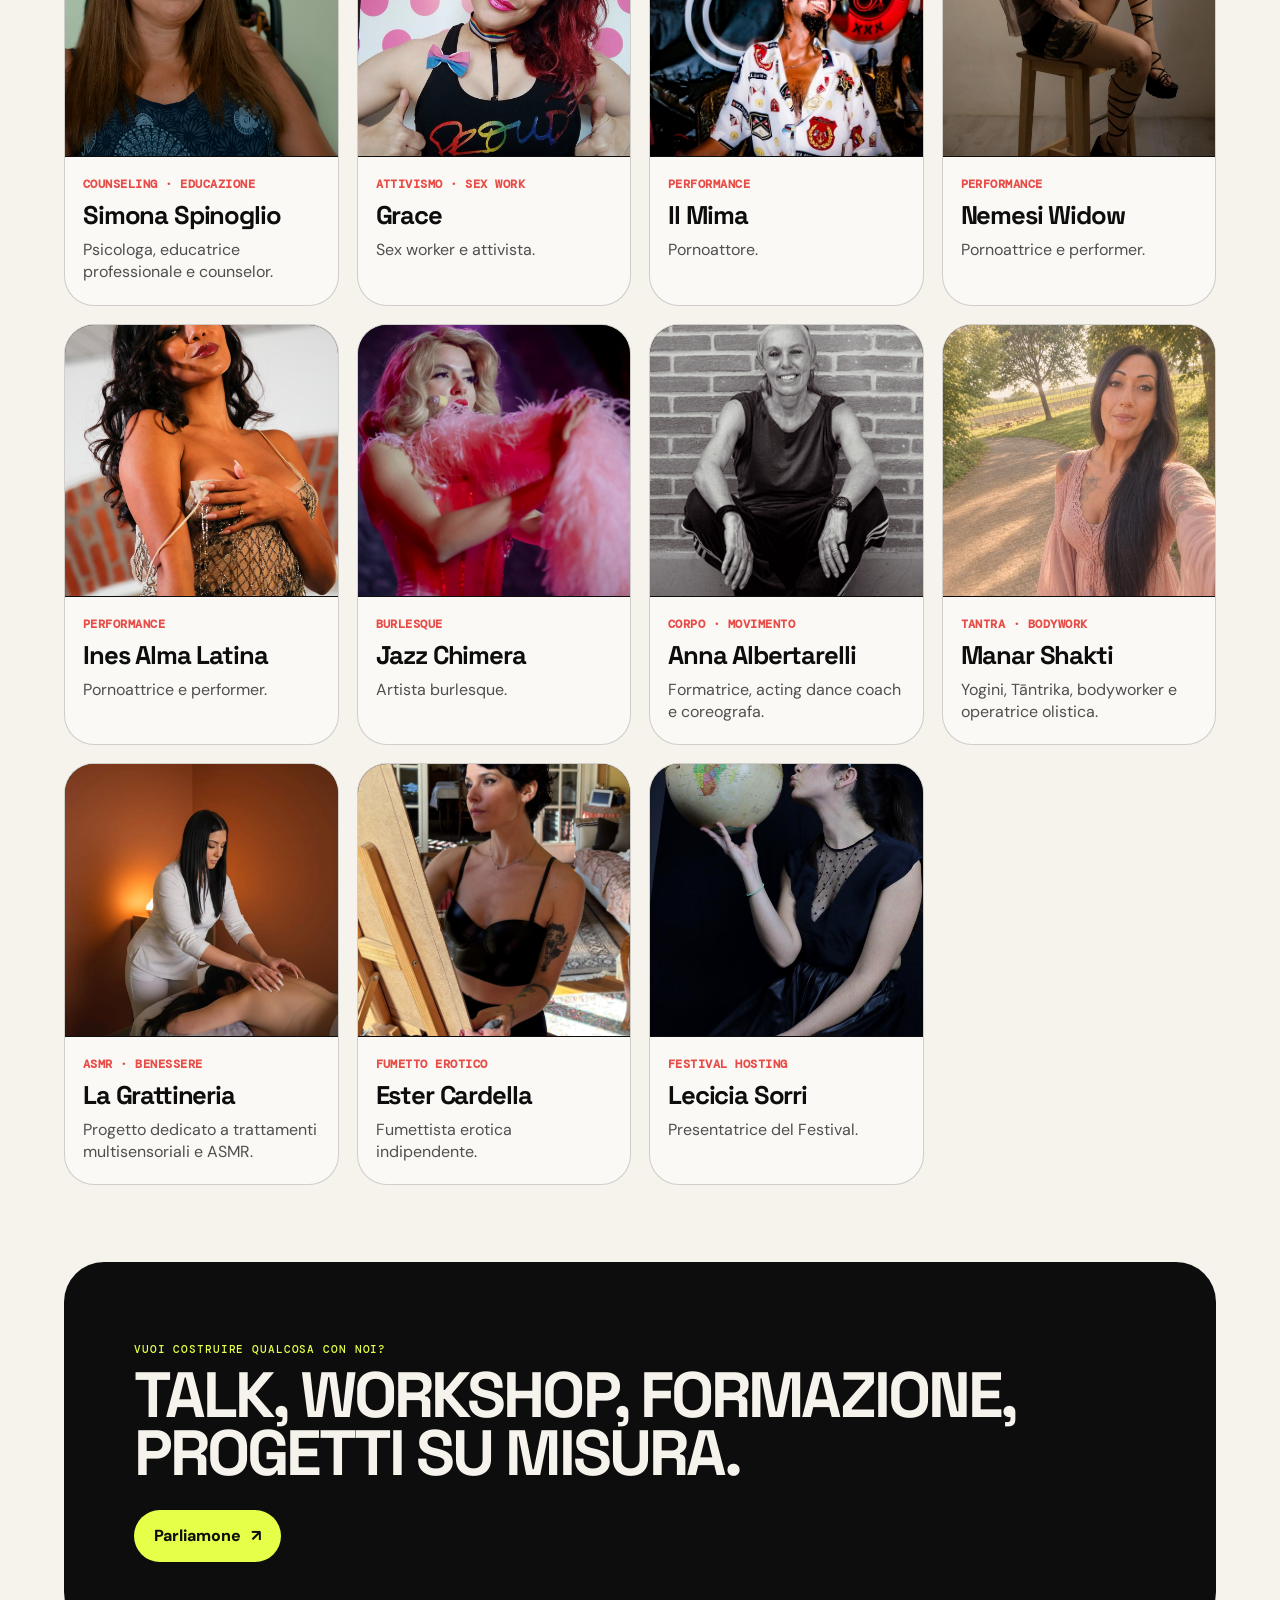
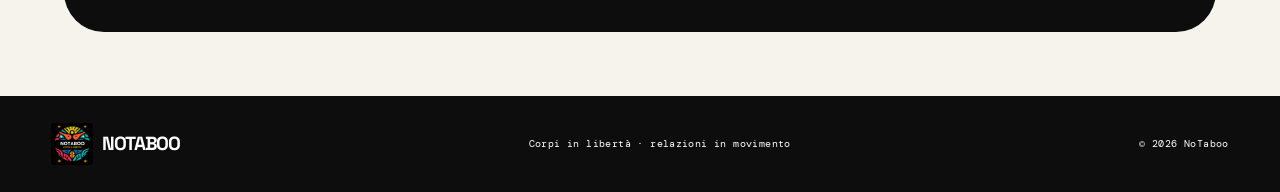
==== commit 9411493c: "Centra lo scroll cue in home e rinnova l'hero di Collaborazioni - Centra orizzontalmente "SCORRI PER" ====
--- a/collaborazioni.html
+++ b/collaborazioni.html
@@ -51,8 +51,8 @@
         <p class="reveal">Professionistə, artistə, educatorə, performer e progetti che negli anni hanno costruito con NoTaboo festival, talk, workshop, laboratori e percorsi formativi.</p>
         <a class="hero-jump reveal" href="#rete">Scopri la rete <span>↓</span></a>
       </div>
-      <div class="collab-hero__media" aria-hidden="true">
-        <img src="assets/edizione-2026/hero_813f8037.png" alt="">
+      <div class="collab-hero__media reveal" aria-hidden="true">
+        <img src="assets/collaborazioni/rete-notaboo.svg" alt="">
       </div>
     </section>
 
--- a/styles.css
+++ b/styles.css
@@ -1 +1 @@
-:root{--ink:#0d0d0d;--paper:#f6f2ec;--coral:#e74c47;--lilac:#9c72bd;--acid:#e6ff48;--pink:#ffc9cf;--line:rgba(13,13,13,.2);--space:"Space Grotesk",sans-serif;--sans:"DM Sans",sans-serif;--mono:"DM Mono",monospace}*{box-sizing:border-box}html{scroll-behavior:smooth;scroll-padding-top:96px}body{margin:0;background:var(--paper);color:var(--ink);font-family:var(--sans);font-size:16px;line-height:1.45}a{color:inherit;text-decoration:none}.reveal{opacity:0;transform:translateY(26px);transition:opacity .7s cubic-bezier(.16,.84,.44,1) var(--reveal-delay,0ms),transform .7s cubic-bezier(.16,.84,.44,1) var(--reveal-delay,0ms)}.reveal.is-visible{opacity:1;transform:translateY(0)}@media(prefers-reduced-motion:reduce){.reveal{transition:none;opacity:1;transform:none}.hero-art,.orb--one,.orb--two,.hero-stamp{animation:none}}.grain{background-image:url("data:image/svg+xml,%3Csvg viewBox='0 0 180 180' xmlns='http://www.w3.org/2000/svg'%3E%3Cfilter id='n'%3E%3CfeTurbulence type='fractalNoise' baseFrequency='.8' numOctaves='3' stitchTiles='stitch'/%3E%3C/filter%3E%3Crect width='100%25' height='100%25' filter='url(%23n)' opacity='.3'/%3E%3C/svg%3E");pointer-events:none;opacity:.08;position:fixed;inset:0;z-index:20}.site-header{align-items:center;display:flex;height:80px;justify-content:space-between;left:0;padding:0 4vw;position:fixed;right:0;top:0;z-index:10;color:#fff}.brand{align-items:center;display:inline-flex;font:700 19px/1 var(--space);letter-spacing:-.06em;gap:7px}.brand-mark{align-items:center;background:var(--acid);border-radius:50%;color:var(--ink);display:inline-flex;font:700 13px/1 var(--mono);height:29px;justify-content:center;letter-spacing:-.1em;width:29px}.desktop-nav{display:flex;gap:31px;font-size:14px}.desktop-nav a,.text-link{position:relative}.desktop-nav a:after,.text-link:after{background:currentColor;bottom:-4px;content:"";height:1px;left:0;position:absolute;transform:scaleX(0);transform-origin:right;transition:transform .3s;width:100%}.desktop-nav a:hover:after,.text-link:hover:after{transform:scaleX(1);transform-origin:left}.nav-cta{border:1px solid rgba(255,255,255,.55);border-radius:99px;font-weight:700;padding:10px 16px;font-size:13px}.nav-cta span{font-size:17px;margin-left:5px}.menu-button,.mobile-menu{display:none}.menu-button i{transition:transform .28s ease,opacity .28s ease}.hero{background:#070707;color:white;isolation:isolate;min-height:790px;overflow:hidden;position:relative}.hero:after{background:linear-gradient(90deg,rgba(0,0,0,.65) 0%,rgba(0,0,0,.3) 44%,transparent 73%);content:"";inset:0;position:absolute;z-index:-1}.hero-art{background-image:url("Edizione%202026/Grafica/Sito/header%20immagine.png");background-position:74% 52%;background-repeat:no-repeat;background-size:cover;inset:0;opacity:.98;position:absolute;z-index:-2;animation:art-breathe 12s ease-in-out infinite alternate}.hero-copy{max-width:720px;padding:180px 4vw 120px;position:relative}.eyebrow{font:500 11px/1.2 var(--mono);letter-spacing:.08em;text-transform:uppercase}.hero .eyebrow{color:var(--acid);margin:0 0 25px}.hero h1,.section-wrap h2,.contact-band h2{font:700 clamp(4.3rem,10vw,9.2rem)/.82 var(--space);letter-spacing:-.09em;margin:0;text-transform:uppercase}.hero h1 .line{display:block}.hero h1 .accent{color:var(--acid);margin-left:12vw}.hero-intro{font-size:clamp(1rem,1.5vw,1.28rem);line-height:1.5;max-width:420px;margin:38px 0 29px}.hero-actions{align-items:center;display:flex;gap:27px}.button{align-items:center;border-radius:99px;display:inline-flex;font-size:14px;font-weight:700;gap:20px;justify-content:space-between;padding:14px 20px;transition:transform .25s,background .25s}.button span{font-size:21px;line-height:.7;transition:transform .3s cubic-bezier(.16,.84,.44,1)}.button:hover{transform:translateY(-3px)}.button:hover span{transform:translate(3px,-2px)}.button--light{background:white;color:var(--ink)}.text-link{font-weight:700;font-size:14px}.text-link span{font-size:18px;margin-left:5px;transition:transform .3s cubic-bezier(.16,.84,.44,1);display:inline-block}.text-link:hover span{transform:translateX(3px)}.hero-stamp{align-items:center;animation:stamp-breathe 7s ease-in-out infinite;background:var(--coral);border-radius:50%;bottom:10vw;color:var(--ink);display:flex;flex-direction:column;font:700 clamp(1.6rem,3.1vw,3.5rem)/.73 var(--space);height:clamp(120px,16vw,220px);justify-content:center;letter-spacing:-.1em;position:absolute;right:7vw;width:clamp(120px,16vw,220px);z-index:2}@keyframes stamp-breathe{0%,100%{transform:rotate(10deg) scale(1)}50%{transform:rotate(13.5deg) scale(1.035)}}.hero-stamp small{font:500 9px var(--mono);letter-spacing:.15em;margin-top:12px}.scroll-cue{bottom:33px;font:500 9px var(--mono);left:4vw;letter-spacing:.12em;margin:0;position:absolute;z-index:2}.scroll-cue span{font-size:19px;margin-left:11px}.section-wrap{margin:auto;max-width:1440px;padding-left:7vw;padding-right:7vw}.manifesto{padding-bottom:120px;padding-top:140px;position:relative;display:grid;grid-template-columns:10% 52% 32%;gap:3%}.section-number{color:var(--coral);font:500 11px var(--mono);letter-spacing:.08em;margin:5px 0}.manifesto h2,.editions h2,.faq h2{font-size:clamp(3rem,6.1vw,6.4rem);line-height:.88}.section-wrap h2 em{color:var(--coral);font-style:normal}.manifesto-body{padding-top:54px}.large-copy{font:500 clamp(1.35rem,2.1vw,2rem)/1.2 var(--space);letter-spacing:-.04em;margin:0 0 27px}.manifesto-body p:not(.large-copy){color:#4f4c48;max-width:390px}.arrow-link{border-bottom:1px solid var(--ink);display:inline-flex;font-weight:700;justify-content:space-between;margin-top:20px;padding-bottom:8px;width:100%}.arrow-link span{font-size:21px;transition:transform .3s cubic-bezier(.16,.84,.44,1)}.arrow-link:hover span{transform:translate(4px,4px)}.values-grid{border-top:1px solid var(--line);display:grid;grid-column:2 / 4;grid-template-columns:repeat(4,1fr);margin-top:86px}.values-grid article{border-right:1px solid var(--line);min-height:205px;padding:25px 20px 15px}.values-grid article:first-child{padding-left:0}.values-grid article:last-child{border:0}.value-icon{align-items:center;background:var(--coral);border-radius:50%;display:flex;font:500 26px var(--space);height:49px;justify-content:center;transition:transform .35s cubic-bezier(.16,.84,.44,1);width:49px}.values-grid article:hover .value-icon{transform:rotate(14deg) scale(1.1)}.icon-spark{background:var(--acid)}.icon-link{background:var(--lilac);color:white}.icon-voice{background:var(--pink)}.values-grid h3{font:700 22px var(--space);letter-spacing:-.05em;margin:21px 0 5px}.values-grid p{color:#5c5853;font-size:13px;line-height:1.4;margin:0;max-width:180px}.editions{background:var(--ink);color:white;padding:130px 0}.editions-head{display:grid;grid-template-columns:10% 52% 28%;gap:5%;align-items:end;margin-bottom:70px}.editions-head h2 em{color:var(--acid)}.editions-head>p:last-child{color:#c9c5c1;font-size:15px;line-height:1.5;margin-bottom:5px;max-width:270px}.edition-list{border-top:1px solid rgba(255,255,255,.24);margin:0 4vw}.edition-card{align-items:stretch;border-bottom:1px solid rgba(255,255,255,.24);display:grid;grid-template-columns:37% 63%;min-height:255px;position:relative;transition:background .35s}.edition-card:hover{background:#191919}.edition-card__image{min-height:255px;overflow:hidden;position:relative}.edition-card__image:after{background:linear-gradient(120deg,rgba(0,0,0,.05),rgba(0,0,0,.38));content:"";inset:0;position:absolute}.image-2026{background:url("Edizione%202026/Grafica/Sito/copertina%20programma.png") center/cover}.image-2025{background:url("Foto%20NOTABOO/Ridimensionate/notaboo%20016.JPG") center/cover}.image-2024{background:url("Foto%20NOTABOO/Ridimensionate/Ragazzi%20STAGE.jpeg") center/cover}.date-chip{background:var(--acid);border-radius:50%;color:var(--ink);font:500 12px var(--mono);height:60px;left:25px;position:absolute;top:25px;display:flex;align-items:center;justify-content:center;width:60px;z-index:1}.edition-card--2025 .date-chip{background:var(--coral)}.edition-card--2024 .date-chip{background:var(--pink)}.edition-card__content{align-self:stretch;display:flex;flex-direction:column;justify-content:center;padding:30px 9vw 30px 5vw;position:relative}.edition-card__content .eyebrow{color:var(--acid);margin:0 0 11px}.edition-card h3{font:700 clamp(2.7rem,5vw,5.8rem)/.84 var(--space);letter-spacing:-.08em;margin:0}.edition-meta{color:#c9c5c1;font:400 11px var(--mono);letter-spacing:.04em;margin:18px 0 0}.card-arrow{align-items:center;border:1px solid rgba(255,255,255,.4);border-radius:50%;display:flex;font-size:24px;height:55px;justify-content:center;position:absolute;right:4vw;top:50%;transform:translateY(-50%);transition:all .25s;width:55px}.edition-card:hover .card-arrow{background:var(--acid);border-color:var(--acid);color:var(--ink);transform:translateY(-50%) rotate(45deg)}.quote-band{background:var(--lilac);color:#fff;overflow:hidden;padding:115px 5vw;position:relative;text-align:center}.quote-band p{font:500 clamp(2.4rem,5.4vw,6rem)/.98 var(--space);letter-spacing:-.07em;margin:0;position:relative;z-index:1}.quote-band p span{color:var(--acid)}.orb{border:1px solid rgba(255,255,255,.45);border-radius:50%;height:28vw;position:absolute;width:28vw}.orb--one{animation:orb-float 14s ease-in-out infinite;left:-9vw;top:-12vw}.orb--two{animation:orb-float 18s ease-in-out infinite reverse;bottom:-17vw;right:-7vw}@keyframes orb-float{0%,100%{transform:translate(0,0) scale(1)}50%{transform:translate(1.4vw,1.8vw) scale(1.04)}}.faq{display:grid;gap:10%;grid-template-columns:35% 55%;padding-bottom:130px;padding-top:130px}.faq .eyebrow{margin:17px 0}.accordion{border-top:1px solid var(--line)}details{border-bottom:1px solid var(--line);padding:0}summary{align-items:center;cursor:pointer;display:flex;font:600 clamp(1.2rem,1.7vw,1.6rem)/1.2 var(--space);gap:20px;justify-content:space-between;list-style:none;padding:25px 0}summary::-webkit-details-marker{display:none}summary span{color:var(--coral);font:400 29px var(--sans);transition:transform .2s}details[open] summary span{transform:rotate(45deg)}details p{color:#54504b;font-size:15px;line-height:1.6;margin:0;max-width:550px;padding:0 50px 25px 0;animation:faq-fade .45s cubic-bezier(.16,.84,.44,1)}summary{transition:color .25s ease}details:hover summary,summary:focus-visible{color:var(--coral)}@keyframes faq-fade{from{opacity:0;transform:translateY(-8px)}to{opacity:1;transform:translateY(0)}}.contact-band{background:var(--coral);overflow:hidden;position:relative}.contact-band:after{background:var(--ink);border-radius:50%;content:"";height:44vw;position:absolute;right:-15vw;top:-25vw;width:44vw}.contact-content{color:var(--ink);padding-bottom:100px;padding-top:108px;position:relative;z-index:1}.contact-content .eyebrow{margin:0 0 22px}.contact-content h2{font-size:clamp(5rem,11vw,11rem)}.contact-content h2 span{color:var(--acid)}.contact-content>p:not(.eyebrow){font-size:17px;line-height:1.5;max-width:410px;margin:28px 0}.button--acid{background:var(--acid);margin-top:3px}.contact-details{display:flex;gap:24px;margin-top:75px;font:500 11px var(--mono);letter-spacing:.03em}.contact-details a{text-decoration:underline;text-underline-offset:4px}.site-footer{align-items:center;background:var(--ink);color:white;display:flex;justify-content:space-between;padding:27px 4vw}.site-footer p{font:400 10px var(--mono);letter-spacing:.04em;margin:0}.site-footer .brand-mark{background:var(--coral)}@keyframes art-breathe{to{transform:scale(1.035)}}@media(max-width:760px){.site-header{height:69px;padding:0 23px}.desktop-nav,.nav-cta{display:none}.menu-button{background:transparent;border:0;display:flex;flex-direction:column;gap:6px;padding:8px}.menu-button i{background:white;display:block;height:2px;width:23px}.menu-button[aria-expanded="true"] i:first-child{transform:translateY(4px) rotate(45deg)}.menu-button[aria-expanded="true"] i:last-child{transform:translateY(-4px) rotate(-45deg)}.mobile-menu{background:var(--ink);color:white;display:flex;flex-direction:column;gap:23px;left:0;opacity:0;padding:30px 24px;pointer-events:none;position:fixed;right:0;top:68px;transform:translateY(-14px);transition:opacity .32s cubic-bezier(.16,.84,.44,1),transform .32s cubic-bezier(.16,.84,.44,1),visibility .32s;visibility:hidden;z-index:9}.mobile-menu.is-open{opacity:1;pointer-events:auto;transform:translateY(0);visibility:visible}.mobile-menu a{font:600 26px var(--space);letter-spacing:-.05em}.hero{min-height:710px}.hero:after{background:linear-gradient(0deg,rgba(0,0,0,.75),rgba(0,0,0,.05))}.hero-art{background-position:65% 50%;opacity:.88}.hero-copy{padding:145px 23px 105px}.hero h1{font-size:clamp(4.1rem,17vw,6.5rem)}.hero h1 .accent{margin-left:10vw}.hero-intro{font-size:16px;margin-top:30px;max-width:330px}.hero-actions{align-items:flex-start;flex-direction:column;gap:22px}.hero-stamp{bottom:50px;right:24px}.scroll-cue{display:none}.section-wrap{padding-left:23px;padding-right:23px}.manifesto{display:block;padding-bottom:70px;padding-top:82px}.section-number{margin-bottom:32px}.manifesto h2,.editions h2,.faq h2{font-size:clamp(3.1rem,14vw,4.4rem)}.manifesto-body{padding-top:36px}.values-grid{display:grid;grid-template-columns:repeat(2,1fr);margin-top:55px}.values-grid article{min-height:189px;padding:22px 15px}.values-grid article:nth-child(2){border-right:0}.values-grid article:nth-child(3){padding-left:0}.values-grid article:first-child{padding-left:0}.values-grid h3{font-size:20px}.editions{padding:82px 0}.editions-head{display:block;margin-bottom:43px}.editions-head .section-number{margin-bottom:28px}.editions-head>p:last-child{margin:27px 0 0}.edition-list{margin:0 23px}.edition-card{display:block;min-height:0}.edition-card__image{min-height:195px}.edition-card__content{min-height:185px;padding:25px 19px}.edition-card h3{font-size:clamp(2.9rem,14vw,4rem)}.card-arrow{bottom:24px;right:18px;top:auto;transform:none}.edition-card:hover .card-arrow{transform:rotate(45deg)}.quote-band{padding:80px 23px}.faq{display:block;padding-bottom:80px;padding-top:80px}.faq .eyebrow{margin-top:12px}.accordion{margin-top:42px}summary{font-size:20px;padding:22px 0}details p{padding-right:0}.contact-content{padding-bottom:75px;padding-top:75px}.contact-content h2{font-size:clamp(4.7rem,21vw,6.4rem)}.contact-details{flex-direction:column;gap:10px;margin-top:57px}.contact-band:after{height:100vw;right:-49vw;top:-16vw;width:100vw}.site-footer{align-items:flex-start;flex-direction:column;gap:17px;padding:25px 23px}.site-footer p:nth-of-type(1){display:none}}
+:root{--ink:#0d0d0d;--paper:#f6f2ec;--coral:#e74c47;--lilac:#9c72bd;--acid:#e6ff48;--pink:#ffc9cf;--line:rgba(13,13,13,.2);--space:"Space Grotesk",sans-serif;--sans:"DM Sans",sans-serif;--mono:"DM Mono",monospace}*{box-sizing:border-box}html{scroll-behavior:smooth;scroll-padding-top:96px}body{margin:0;background:var(--paper);color:var(--ink);font-family:var(--sans);font-size:16px;line-height:1.45}a{color:inherit;text-decoration:none}.reveal{opacity:0;transform:translateY(26px);transition:opacity .7s cubic-bezier(.16,.84,.44,1) var(--reveal-delay,0ms),transform .7s cubic-bezier(.16,.84,.44,1) var(--reveal-delay,0ms)}.reveal.is-visible{opacity:1;transform:translateY(0)}@media(prefers-reduced-motion:reduce){.reveal{transition:none;opacity:1;transform:none}.hero-art,.orb--one,.orb--two,.hero-stamp{animation:none}}.grain{background-image:url("data:image/svg+xml,%3Csvg viewBox='0 0 180 180' xmlns='http://www.w3.org/2000/svg'%3E%3Cfilter id='n'%3E%3CfeTurbulence type='fractalNoise' baseFrequency='.8' numOctaves='3' stitchTiles='stitch'/%3E%3C/filter%3E%3Crect width='100%25' height='100%25' filter='url(%23n)' opacity='.3'/%3E%3C/svg%3E");pointer-events:none;opacity:.08;position:fixed;inset:0;z-index:20}.site-header{align-items:center;display:flex;height:80px;justify-content:space-between;left:0;padding:0 4vw;position:fixed;right:0;top:0;z-index:10;color:#fff}.brand{align-items:center;display:inline-flex;font:700 19px/1 var(--space);letter-spacing:-.06em;gap:7px}.brand-mark{align-items:center;background:var(--acid);border-radius:50%;color:var(--ink);display:inline-flex;font:700 13px/1 var(--mono);height:29px;justify-content:center;letter-spacing:-.1em;width:29px}.desktop-nav{display:flex;gap:31px;font-size:14px}.desktop-nav a,.text-link{position:relative}.desktop-nav a:after,.text-link:after{background:currentColor;bottom:-4px;content:"";height:1px;left:0;position:absolute;transform:scaleX(0);transform-origin:right;transition:transform .3s;width:100%}.desktop-nav a:hover:after,.text-link:hover:after{transform:scaleX(1);transform-origin:left}.nav-cta{border:1px solid rgba(255,255,255,.55);border-radius:99px;font-weight:700;padding:10px 16px;font-size:13px}.nav-cta span{font-size:17px;margin-left:5px}.menu-button,.mobile-menu{display:none}.menu-button i{transition:transform .28s ease,opacity .28s ease}.hero{background:#070707;color:white;isolation:isolate;min-height:790px;overflow:hidden;position:relative}.hero:after{background:linear-gradient(90deg,rgba(0,0,0,.65) 0%,rgba(0,0,0,.3) 44%,transparent 73%);content:"";inset:0;position:absolute;z-index:-1}.hero-art{background-image:url("Edizione%202026/Grafica/Sito/header%20immagine.png");background-position:74% 52%;background-repeat:no-repeat;background-size:cover;inset:0;opacity:.98;position:absolute;z-index:-2;animation:art-breathe 12s ease-in-out infinite alternate}.hero-copy{max-width:720px;padding:180px 4vw 120px;position:relative}.eyebrow{font:500 11px/1.2 var(--mono);letter-spacing:.08em;text-transform:uppercase}.hero .eyebrow{color:var(--acid);margin:0 0 25px}.hero h1,.section-wrap h2,.contact-band h2{font:700 clamp(4.3rem,10vw,9.2rem)/.82 var(--space);letter-spacing:-.09em;margin:0;text-transform:uppercase}.hero h1 .line{display:block}.hero h1 .accent{color:var(--acid);margin-left:12vw}.hero-intro{font-size:clamp(1rem,1.5vw,1.28rem);line-height:1.5;max-width:420px;margin:38px 0 29px}.hero-actions{align-items:center;display:flex;gap:27px}.button{align-items:center;border-radius:99px;display:inline-flex;font-size:14px;font-weight:700;gap:20px;justify-content:space-between;padding:14px 20px;transition:transform .25s,background .25s}.button span{font-size:21px;line-height:.7;transition:transform .3s cubic-bezier(.16,.84,.44,1)}.button:hover{transform:translateY(-3px)}.button:hover span{transform:translate(3px,-2px)}.button--light{background:white;color:var(--ink)}.text-link{font-weight:700;font-size:14px}.text-link span{font-size:18px;margin-left:5px;transition:transform .3s cubic-bezier(.16,.84,.44,1);display:inline-block}.text-link:hover span{transform:translateX(3px)}.hero-stamp{align-items:center;animation:stamp-breathe 7s ease-in-out infinite;background:var(--coral);border-radius:50%;bottom:10vw;color:var(--ink);display:flex;flex-direction:column;font:700 clamp(1.6rem,3.1vw,3.5rem)/.73 var(--space);height:clamp(120px,16vw,220px);justify-content:center;letter-spacing:-.1em;position:absolute;right:7vw;width:clamp(120px,16vw,220px);z-index:2}@keyframes stamp-breathe{0%,100%{transform:rotate(10deg) scale(1)}50%{transform:rotate(13.5deg) scale(1.035)}}.hero-stamp small{font:500 9px var(--mono);letter-spacing:.15em;margin-top:12px}.scroll-cue{bottom:33px;font:500 9px var(--mono);left:50%;letter-spacing:.12em;margin:0;position:absolute;text-align:center;transform:translateX(-50%);z-index:2}.scroll-cue span{font-size:19px;margin-left:11px}.section-wrap{margin:auto;max-width:1440px;padding-left:7vw;padding-right:7vw}.manifesto{padding-bottom:120px;padding-top:140px;position:relative;display:grid;grid-template-columns:10% 52% 32%;gap:3%}.section-number{color:var(--coral);font:500 11px var(--mono);letter-spacing:.08em;margin:5px 0}.manifesto h2,.editions h2,.faq h2{font-size:clamp(3rem,6.1vw,6.4rem);line-height:.88}.section-wrap h2 em{color:var(--coral);font-style:normal}.manifesto-body{padding-top:54px}.large-copy{font:500 clamp(1.35rem,2.1vw,2rem)/1.2 var(--space);letter-spacing:-.04em;margin:0 0 27px}.manifesto-body p:not(.large-copy){color:#4f4c48;max-width:390px}.arrow-link{border-bottom:1px solid var(--ink);display:inline-flex;font-weight:700;justify-content:space-between;margin-top:20px;padding-bottom:8px;width:100%}.arrow-link span{font-size:21px;transition:transform .3s cubic-bezier(.16,.84,.44,1)}.arrow-link:hover span{transform:translate(4px,4px)}.values-grid{border-top:1px solid var(--line);display:grid;grid-column:2 / 4;grid-template-columns:repeat(4,1fr);margin-top:86px}.values-grid article{border-right:1px solid var(--line);min-height:205px;padding:25px 20px 15px}.values-grid article:first-child{padding-left:0}.values-grid article:last-child{border:0}.value-icon{align-items:center;background:var(--coral);border-radius:50%;display:flex;font:500 26px var(--space);height:49px;justify-content:center;transition:transform .35s cubic-bezier(.16,.84,.44,1);width:49px}.values-grid article:hover .value-icon{transform:rotate(14deg) scale(1.1)}.icon-spark{background:var(--acid)}.icon-link{background:var(--lilac);color:white}.icon-voice{background:var(--pink)}.values-grid h3{font:700 22px var(--space);letter-spacing:-.05em;margin:21px 0 5px}.values-grid p{color:#5c5853;font-size:13px;line-height:1.4;margin:0;max-width:180px}.editions{background:var(--ink);color:white;padding:130px 0}.editions-head{display:grid;grid-template-columns:10% 52% 28%;gap:5%;align-items:end;margin-bottom:70px}.editions-head h2 em{color:var(--acid)}.editions-head>p:last-child{color:#c9c5c1;font-size:15px;line-height:1.5;margin-bottom:5px;max-width:270px}.edition-list{border-top:1px solid rgba(255,255,255,.24);margin:0 4vw}.edition-card{align-items:stretch;border-bottom:1px solid rgba(255,255,255,.24);display:grid;grid-template-columns:37% 63%;min-height:255px;position:relative;transition:background .35s}.edition-card:hover{background:#191919}.edition-card__image{min-height:255px;overflow:hidden;position:relative}.edition-card__image:after{background:linear-gradient(120deg,rgba(0,0,0,.05),rgba(0,0,0,.38));content:"";inset:0;position:absolute}.image-2026{background:url("Edizione%202026/Grafica/Sito/copertina%20programma.png") center/cover}.image-2025{background:url("Foto%20NOTABOO/Ridimensionate/notaboo%20016.JPG") center/cover}.image-2024{background:url("Foto%20NOTABOO/Ridimensionate/Ragazzi%20STAGE.jpeg") center/cover}.date-chip{background:var(--acid);border-radius:50%;color:var(--ink);font:500 12px var(--mono);height:60px;left:25px;position:absolute;top:25px;display:flex;align-items:center;justify-content:center;width:60px;z-index:1}.edition-card--2025 .date-chip{background:var(--coral)}.edition-card--2024 .date-chip{background:var(--pink)}.edition-card__content{align-self:stretch;display:flex;flex-direction:column;justify-content:center;padding:30px 9vw 30px 5vw;position:relative}.edition-card__content .eyebrow{color:var(--acid);margin:0 0 11px}.edition-card h3{font:700 clamp(2.7rem,5vw,5.8rem)/.84 var(--space);letter-spacing:-.08em;margin:0}.edition-meta{color:#c9c5c1;font:400 11px var(--mono);letter-spacing:.04em;margin:18px 0 0}.card-arrow{align-items:center;border:1px solid rgba(255,255,255,.4);border-radius:50%;display:flex;font-size:24px;height:55px;justify-content:center;position:absolute;right:4vw;top:50%;transform:translateY(-50%);transition:all .25s;width:55px}.edition-card:hover .card-arrow{background:var(--acid);border-color:var(--acid);color:var(--ink);transform:translateY(-50%) rotate(45deg)}.quote-band{background:var(--lilac);color:#fff;overflow:hidden;padding:115px 5vw;position:relative;text-align:center}.quote-band p{font:500 clamp(2.4rem,5.4vw,6rem)/.98 var(--space);letter-spacing:-.07em;margin:0;position:relative;z-index:1}.quote-band p span{color:var(--acid)}.orb{border:1px solid rgba(255,255,255,.45);border-radius:50%;height:28vw;position:absolute;width:28vw}.orb--one{animation:orb-float 14s ease-in-out infinite;left:-9vw;top:-12vw}.orb--two{animation:orb-float 18s ease-in-out infinite reverse;bottom:-17vw;right:-7vw}@keyframes orb-float{0%,100%{transform:translate(0,0) scale(1)}50%{transform:translate(1.4vw,1.8vw) scale(1.04)}}.faq{display:grid;gap:10%;grid-template-columns:35% 55%;padding-bottom:130px;padding-top:130px}.faq .eyebrow{margin:17px 0}.accordion{border-top:1px solid var(--line)}details{border-bottom:1px solid var(--line);padding:0}summary{align-items:center;cursor:pointer;display:flex;font:600 clamp(1.2rem,1.7vw,1.6rem)/1.2 var(--space);gap:20px;justify-content:space-between;list-style:none;padding:25px 0}summary::-webkit-details-marker{display:none}summary span{color:var(--coral);font:400 29px var(--sans);transition:transform .2s}details[open] summary span{transform:rotate(45deg)}details p{color:#54504b;font-size:15px;line-height:1.6;margin:0;max-width:550px;padding:0 50px 25px 0;animation:faq-fade .45s cubic-bezier(.16,.84,.44,1)}summary{transition:color .25s ease}details:hover summary,summary:focus-visible{color:var(--coral)}@keyframes faq-fade{from{opacity:0;transform:translateY(-8px)}to{opacity:1;transform:translateY(0)}}.contact-band{background:var(--coral);overflow:hidden;position:relative}.contact-band:after{background:var(--ink);border-radius:50%;content:"";height:44vw;position:absolute;right:-15vw;top:-25vw;width:44vw}.contact-content{color:var(--ink);padding-bottom:100px;padding-top:108px;position:relative;z-index:1}.contact-content .eyebrow{margin:0 0 22px}.contact-content h2{font-size:clamp(5rem,11vw,11rem)}.contact-content h2 span{color:var(--acid)}.contact-content>p:not(.eyebrow){font-size:17px;line-height:1.5;max-width:410px;margin:28px 0}.button--acid{background:var(--acid);margin-top:3px}.contact-details{display:flex;gap:24px;margin-top:75px;font:500 11px var(--mono);letter-spacing:.03em}.contact-details a{text-decoration:underline;text-underline-offset:4px}.site-footer{align-items:center;background:var(--ink);color:white;display:flex;justify-content:space-between;padding:27px 4vw}.site-footer p{font:400 10px var(--mono);letter-spacing:.04em;margin:0}.site-footer .brand-mark{background:var(--coral)}@keyframes art-breathe{to{transform:scale(1.035)}}@media(max-width:760px){.site-header{height:69px;padding:0 23px}.desktop-nav,.nav-cta{display:none}.menu-button{background:transparent;border:0;display:flex;flex-direction:column;gap:6px;padding:8px}.menu-button i{background:white;display:block;height:2px;width:23px}.menu-button[aria-expanded="true"] i:first-child{transform:translateY(4px) rotate(45deg)}.menu-button[aria-expanded="true"] i:last-child{transform:translateY(-4px) rotate(-45deg)}.mobile-menu{background:var(--ink);color:white;display:flex;flex-direction:column;gap:23px;left:0;opacity:0;padding:30px 24px;pointer-events:none;position:fixed;right:0;top:68px;transform:translateY(-14px);transition:opacity .32s cubic-bezier(.16,.84,.44,1),transform .32s cubic-bezier(.16,.84,.44,1),visibility .32s;visibility:hidden;z-index:9}.mobile-menu.is-open{opacity:1;pointer-events:auto;transform:translateY(0);visibility:visible}.mobile-menu a{font:600 26px var(--space);letter-spacing:-.05em}.hero{min-height:710px}.hero:after{background:linear-gradient(0deg,rgba(0,0,0,.75),rgba(0,0,0,.05))}.hero-art{background-position:65% 50%;opacity:.88}.hero-copy{padding:145px 23px 105px}.hero h1{font-size:clamp(4.1rem,17vw,6.5rem)}.hero h1 .accent{margin-left:10vw}.hero-intro{font-size:16px;margin-top:30px;max-width:330px}.hero-actions{align-items:flex-start;flex-direction:column;gap:22px}.hero-stamp{bottom:50px;right:24px}.scroll-cue{display:none}.section-wrap{padding-left:23px;padding-right:23px}.manifesto{display:block;padding-bottom:70px;padding-top:82px}.section-number{margin-bottom:32px}.manifesto h2,.editions h2,.faq h2{font-size:clamp(3.1rem,14vw,4.4rem)}.manifesto-body{padding-top:36px}.values-grid{display:grid;grid-template-columns:repeat(2,1fr);margin-top:55px}.values-grid article{min-height:189px;padding:22px 15px}.values-grid article:nth-child(2){border-right:0}.values-grid article:nth-child(3){padding-left:0}.values-grid article:first-child{padding-left:0}.values-grid h3{font-size:20px}.editions{padding:82px 0}.editions-head{display:block;margin-bottom:43px}.editions-head .section-number{margin-bottom:28px}.editions-head>p:last-child{margin:27px 0 0}.edition-list{margin:0 23px}.edition-card{display:block;min-height:0}.edition-card__image{min-height:195px}.edition-card__content{min-height:185px;padding:25px 19px}.edition-card h3{font-size:clamp(2.9rem,14vw,4rem)}.card-arrow{bottom:24px;right:18px;top:auto;transform:none}.edition-card:hover .card-arrow{transform:rotate(45deg)}.quote-band{padding:80px 23px}.faq{display:block;padding-bottom:80px;padding-top:80px}.faq .eyebrow{margin-top:12px}.accordion{margin-top:42px}summary{font-size:20px;padding:22px 0}details p{padding-right:0}.contact-content{padding-bottom:75px;padding-top:75px}.contact-content h2{font-size:clamp(4.7rem,21vw,6.4rem)}.contact-details{flex-direction:column;gap:10px;margin-top:57px}.contact-band:after{height:100vw;right:-49vw;top:-16vw;width:100vw}.site-footer{align-items:flex-start;flex-direction:column;gap:17px;padding:25px 23px}.site-footer p:nth-of-type(1){display:none}}
--- a/collaborazioni.css
+++ b/collaborazioni.css
@@ -8,12 +8,20 @@
 
 .collab-hero {
   align-items: center;
-  display: grid;
-  gap: clamp(28px, 5vw, 76px);
-  grid-template-columns: minmax(0, 1.05fr) minmax(280px, .95fr);
+  display: flex;
+  flex-direction: column;
+  gap: clamp(28px, 5vw, 52px);
   min-height: 86vh;
   overflow: hidden;
   padding: 150px 5vw 70px;
+  text-align: center;
+}
+
+.collab-hero__copy {
+  display: flex;
+  flex-direction: column;
+  align-items: center;
+  max-width: 900px;
 }
 
 .collab-hero__copy h1 {
@@ -22,25 +30,30 @@
   letter-spacing: -0.075em;
   line-height: .78;
   margin: 0 0 26px;
+  overflow-wrap: anywhere;
   text-transform: uppercase;
+  word-break: break-word;
 }
 
 .collab-hero__copy > p:not(.eyebrow) {
   font-size: clamp(1.15rem, 2vw, 1.65rem);
   line-height: 1.25;
-  max-width: 820px;
+  max-width: 700px;
 }
 
 .collab-hero__media {
   border: 1px solid rgba(13, 13, 13, .18);
   border-radius: 42px;
   box-shadow: 18px 18px 0 var(--ink);
-  min-height: 560px;
+  margin-inline: auto;
+  max-width: 420px;
   overflow: hidden;
   transform: rotate(1.5deg);
+  width: 100%;
 }
 
 .collab-hero__media img {
+  aspect-ratio: 1 / 1;
   display: block;
   height: 100%;
   object-fit: cover;
@@ -192,14 +205,6 @@
   .collab-grid {
     grid-template-columns: repeat(3, minmax(0, 1fr));
   }
-
-  .collab-hero {
-    grid-template-columns: 1fr;
-  }
-
-  .collab-hero__media {
-    min-height: 420px;
-  }
 }
 
 @media (max-width: 760px) {
@@ -208,7 +213,7 @@
   }
 
   .collab-hero__copy h1 {
-    font-size: clamp(3.8rem, 18vw, 6.4rem);
+    font-size: clamp(2.4rem, 11vw, 5rem);
   }
 
   .collab-intro {
@@ -222,7 +227,7 @@
   .collab-hero__media {
     border-radius: 26px;
     box-shadow: 8px 8px 0 var(--ink);
-    min-height: 300px;
+    max-width: 280px;
   }
 
   .collab-cta {
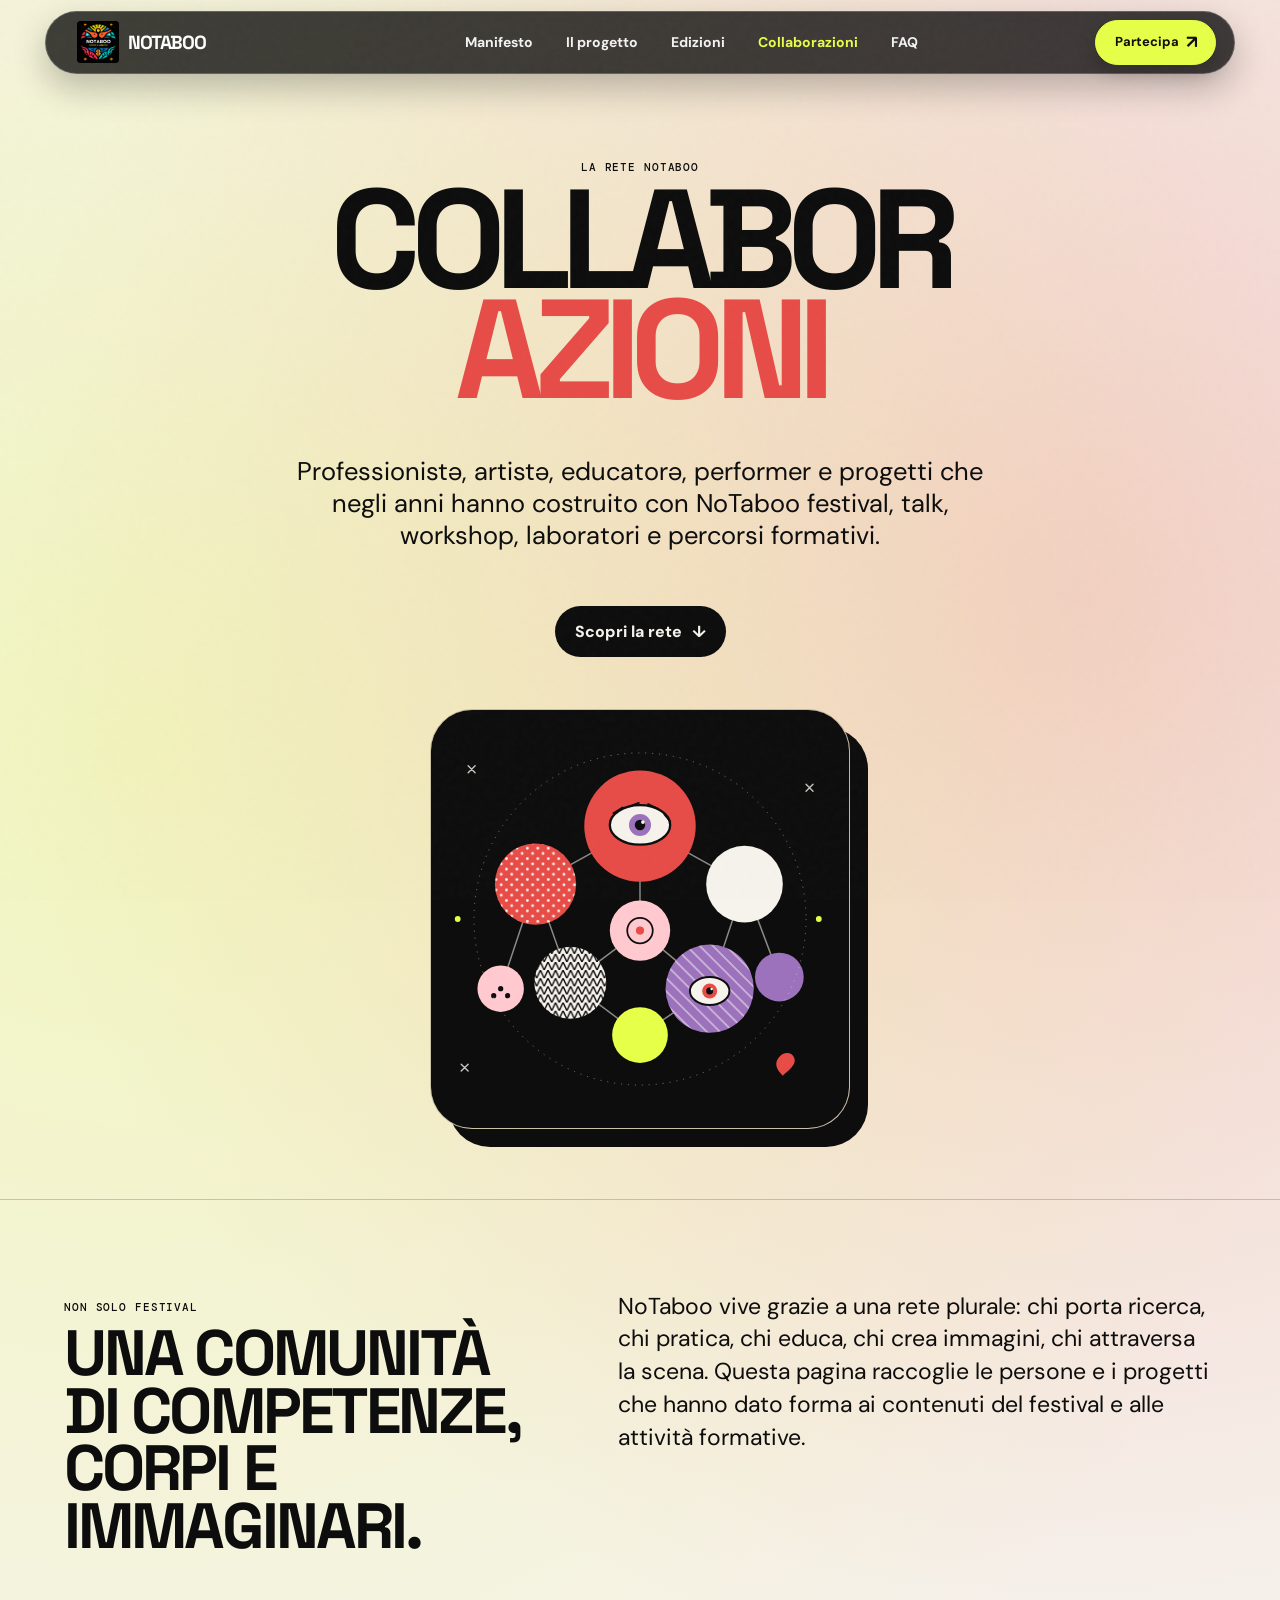
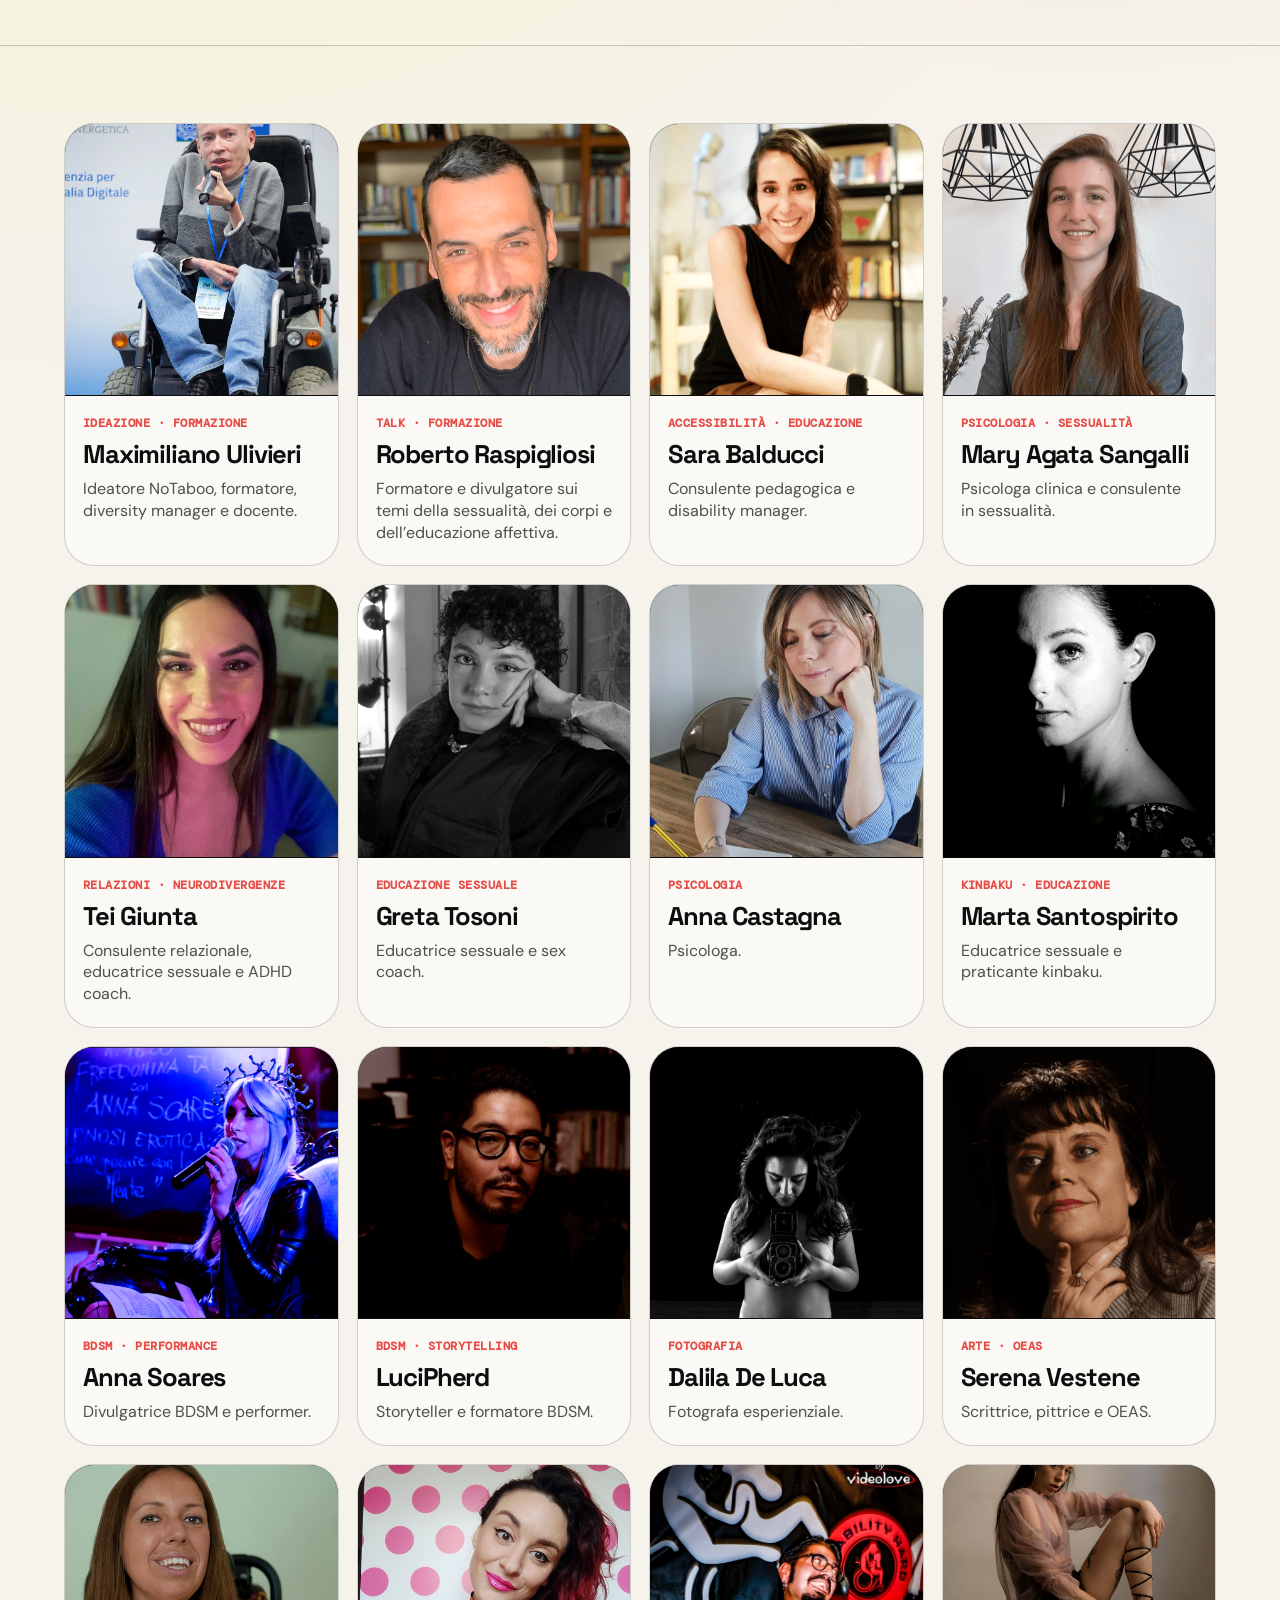
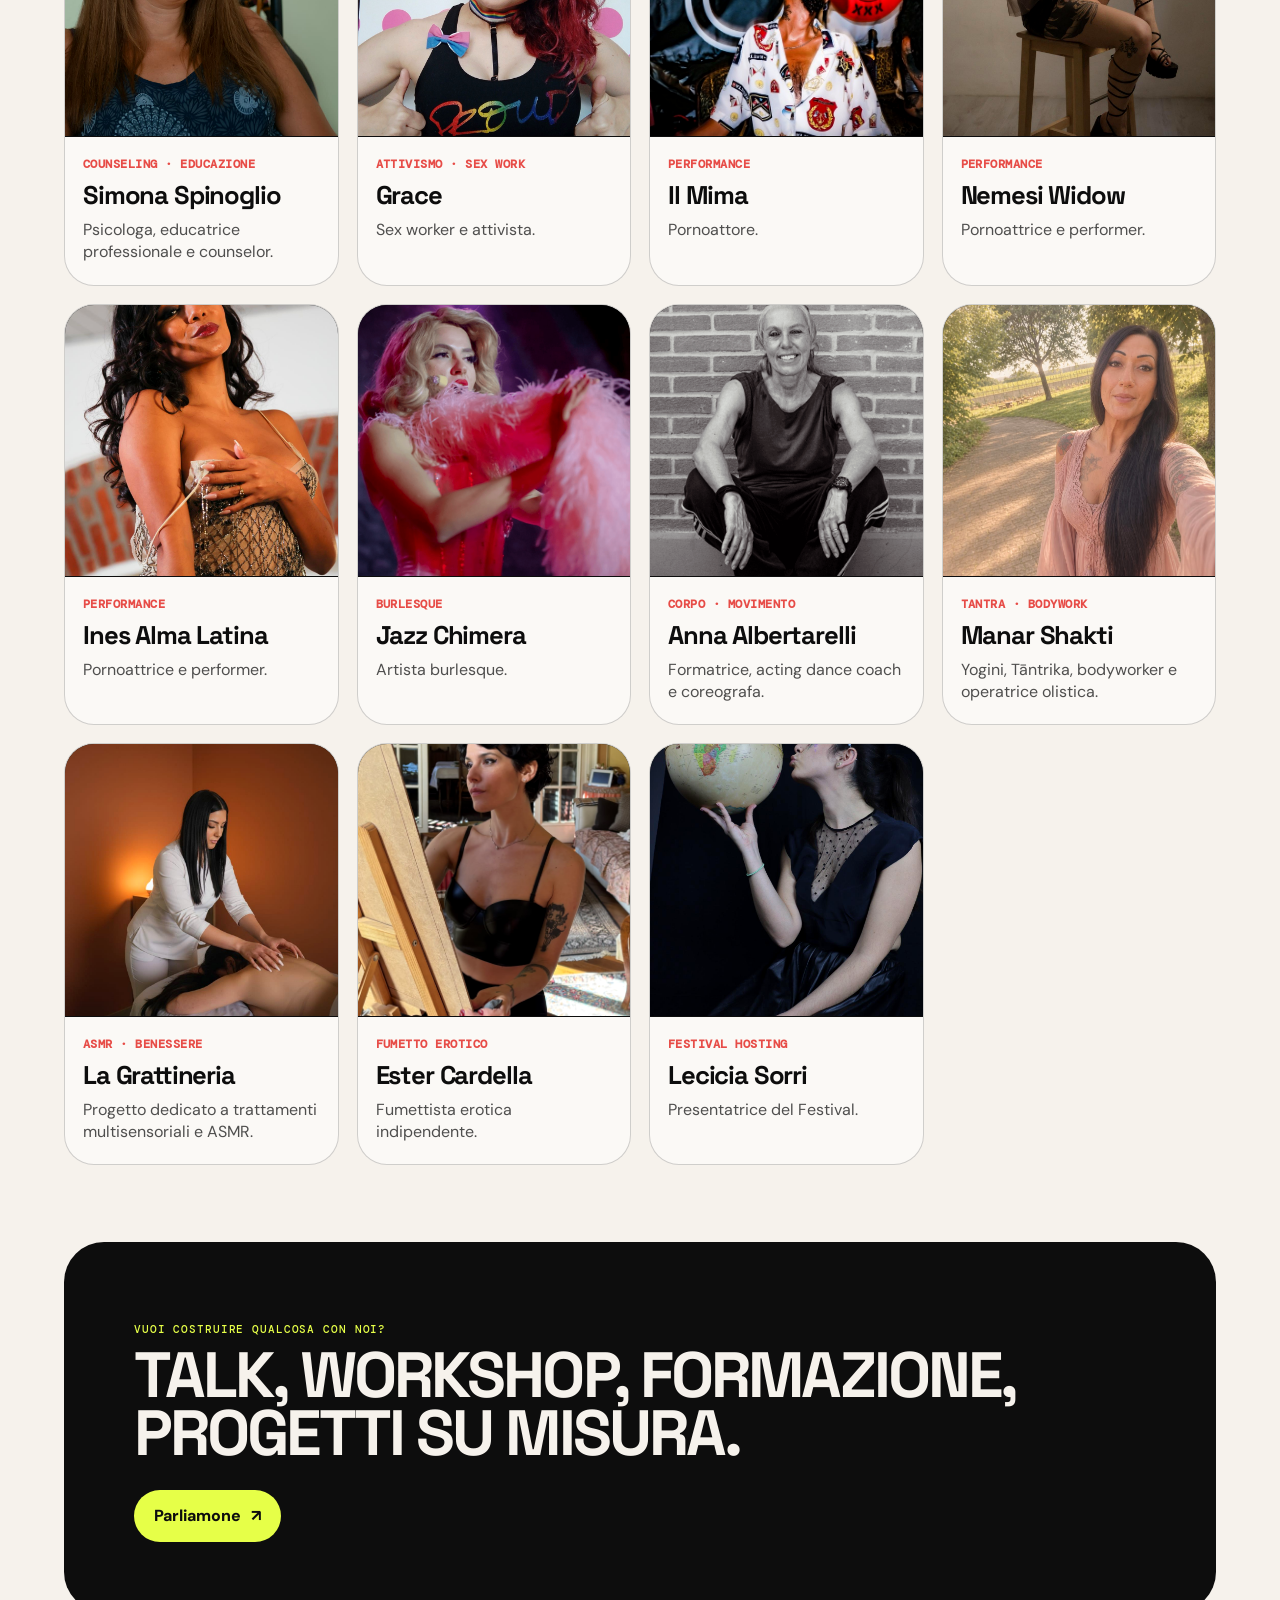
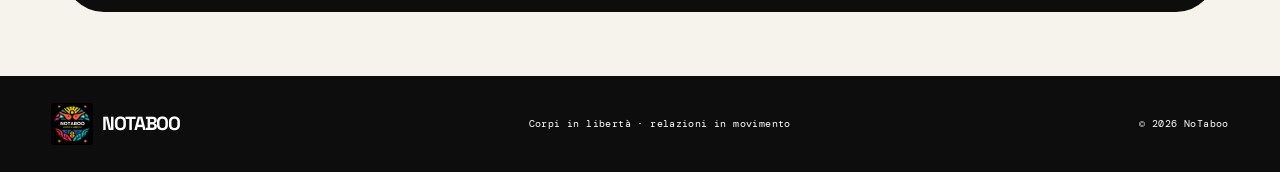
==== commit 54897a31: "Rinnova anteprime social e aggiunge il gioco di parole in Collaborazioni - "Collaborazioni" si divid" ====
--- a/collaborazioni.html
+++ b/collaborazioni.html
@@ -7,14 +7,22 @@
   <link rel="canonical" href="https://notaboo.net/collaborazioni.html" />
   <meta property="og:site_name" content="NoTaboo" />
   <meta property="og:type" content="website" />
+  <meta property="og:locale" content="it_IT" />
   <meta property="og:title" content="Collaborazioni — NoTaboo" />
   <meta property="og:description" content="Professionistə, artistə, educatorə e performer che costruiscono con NoTaboo festival, workshop e percorsi formativi." />
   <meta property="og:url" content="https://notaboo.net/collaborazioni.html" />
-  <meta property="og:image" content="https://notaboo.net/assets/social/notaboo-social-preview.jpg" />
+  <meta property="og:image" content="https://notaboo.net/assets/social/notaboo-social-preview-collaborazioni-20260701.jpg" />
+  <meta property="og:image:url" content="https://notaboo.net/assets/social/notaboo-social-preview-collaborazioni-20260701.jpg" />
+  <meta property="og:image:secure_url" content="https://notaboo.net/assets/social/notaboo-social-preview-collaborazioni-20260701.jpg" />
+  <meta property="og:image:type" content="image/jpeg" />
+  <meta property="og:image:width" content="1200" />
+  <meta property="og:image:height" content="630" />
+  <meta property="og:image:alt" content="Collaborazioni NoTaboo: illustrazione pop e colorata su sfondo nero" />
   <meta name="twitter:card" content="summary_large_image" />
   <meta name="twitter:title" content="Collaborazioni — NoTaboo" />
   <meta name="twitter:description" content="La rete di persone e progetti che collaborano con NoTaboo." />
-  <meta name="twitter:image" content="https://notaboo.net/assets/social/notaboo-social-preview.jpg" />
+  <meta name="twitter:image" content="https://notaboo.net/assets/social/notaboo-social-preview-collaborazioni-20260701.jpg" />
+  <meta name="twitter:image:alt" content="Collaborazioni NoTaboo: illustrazione pop e colorata su sfondo nero" />
   <title>Collaborazioni — NoTaboo</title>
   <link rel="preconnect" href="https://fonts.googleapis.com">
   <link rel="preconnect" href="https://fonts.gstatic.com" crossorigin>
@@ -47,7 +55,7 @@
     <section class="collab-hero">
       <div class="collab-hero__copy">
         <p class="eyebrow reveal">La rete NoTaboo</p>
-        <h1 class="reveal">Collaborazioni</h1>
+        <h1 class="reveal"><span class="line">Collabor</span><span class="line accent-azioni">azioni</span></h1>
         <p class="reveal">Professionistə, artistə, educatorə, performer e progetti che negli anni hanno costruito con NoTaboo festival, talk, workshop, laboratori e percorsi formativi.</p>
         <a class="hero-jump reveal" href="#rete">Scopri la rete <span>↓</span></a>
       </div>
--- a/collaborazioni.css
+++ b/collaborazioni.css
@@ -21,18 +21,26 @@
   display: flex;
   flex-direction: column;
   align-items: center;
-  max-width: 900px;
+  max-width: 1120px;
 }
 
 .collab-hero__copy h1 {
   font-family: var(--space);
-  font-size: clamp(4.8rem, 12vw, 12.5rem);
+  font-size: clamp(4.8rem, 11vw, 10.5rem);
   letter-spacing: -0.075em;
   line-height: .78;
   margin: 0 0 26px;
   overflow-wrap: anywhere;
   text-transform: uppercase;
   word-break: break-word;
+}
+
+.collab-hero__copy h1 .line {
+  display: block;
+}
+
+.collab-hero__copy h1 .accent-azioni {
+  color: var(--coral);
 }
 
 .collab-hero__copy > p:not(.eyebrow) {
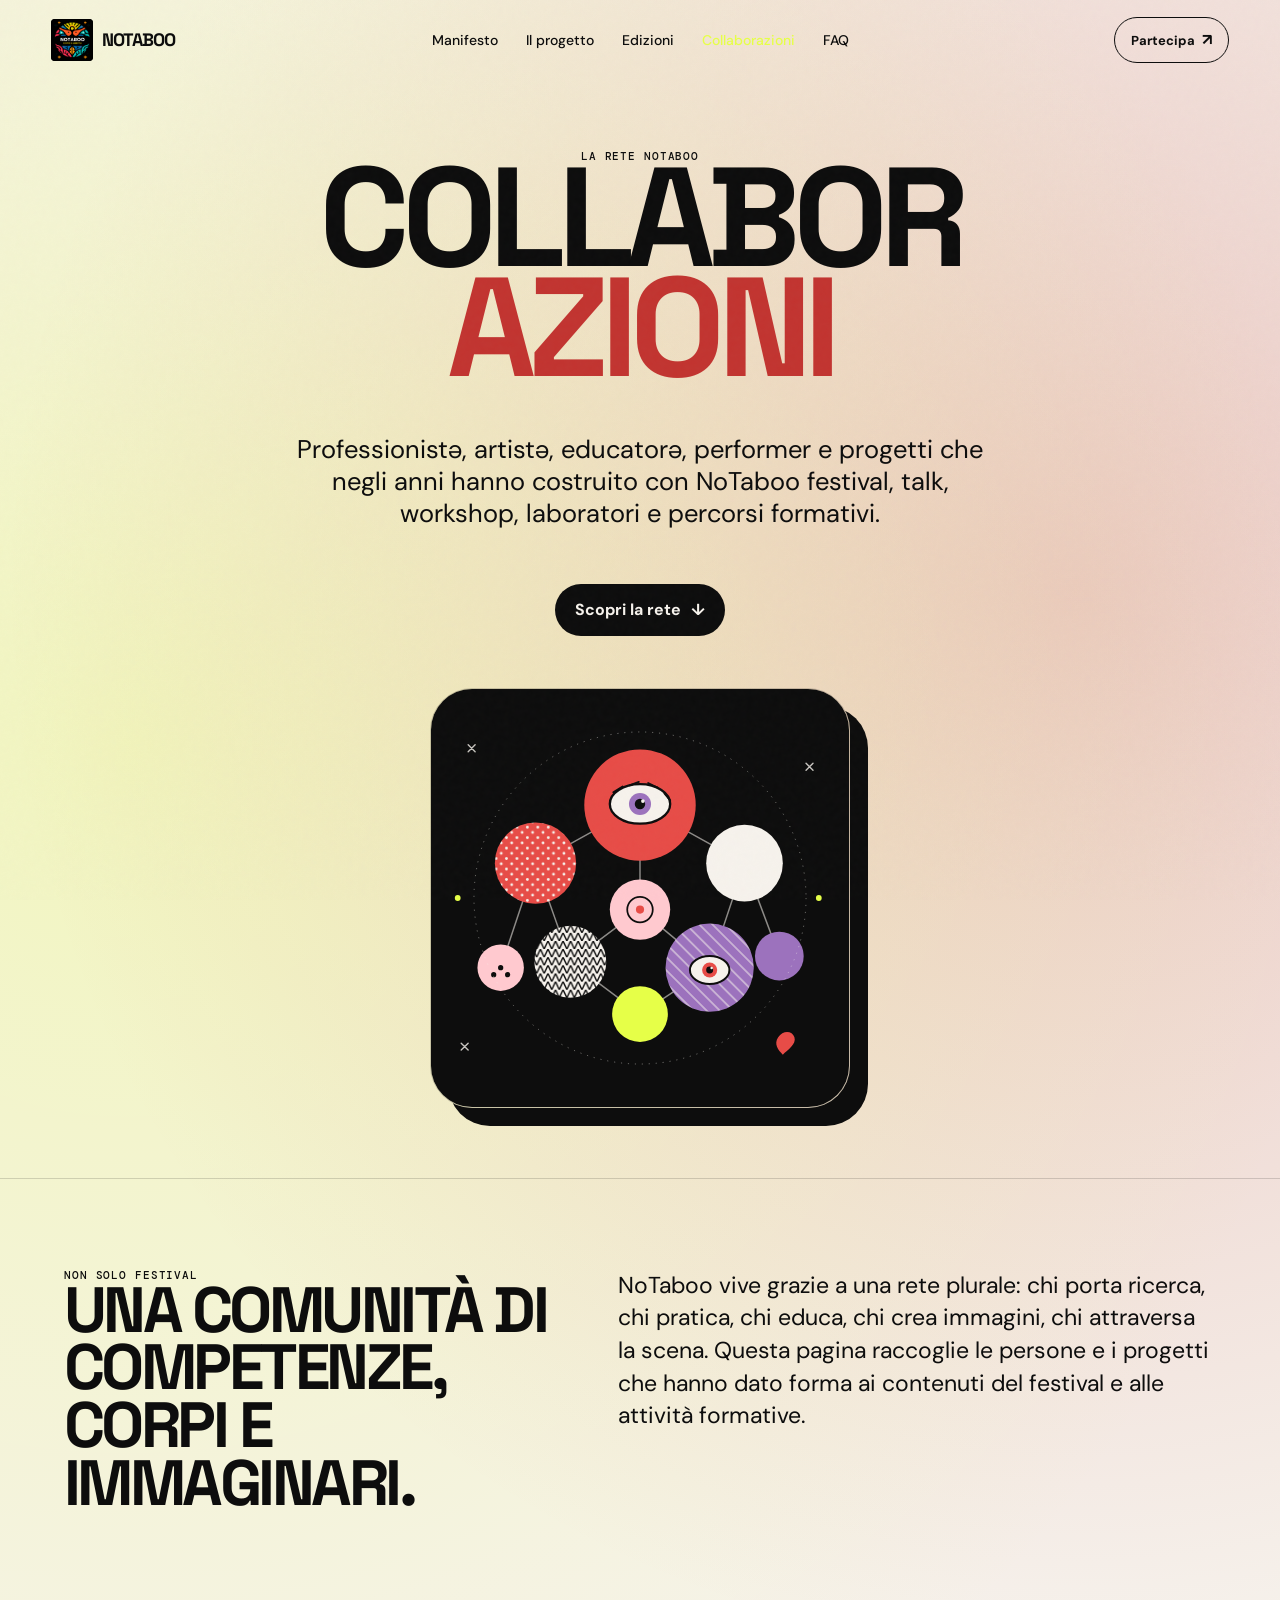
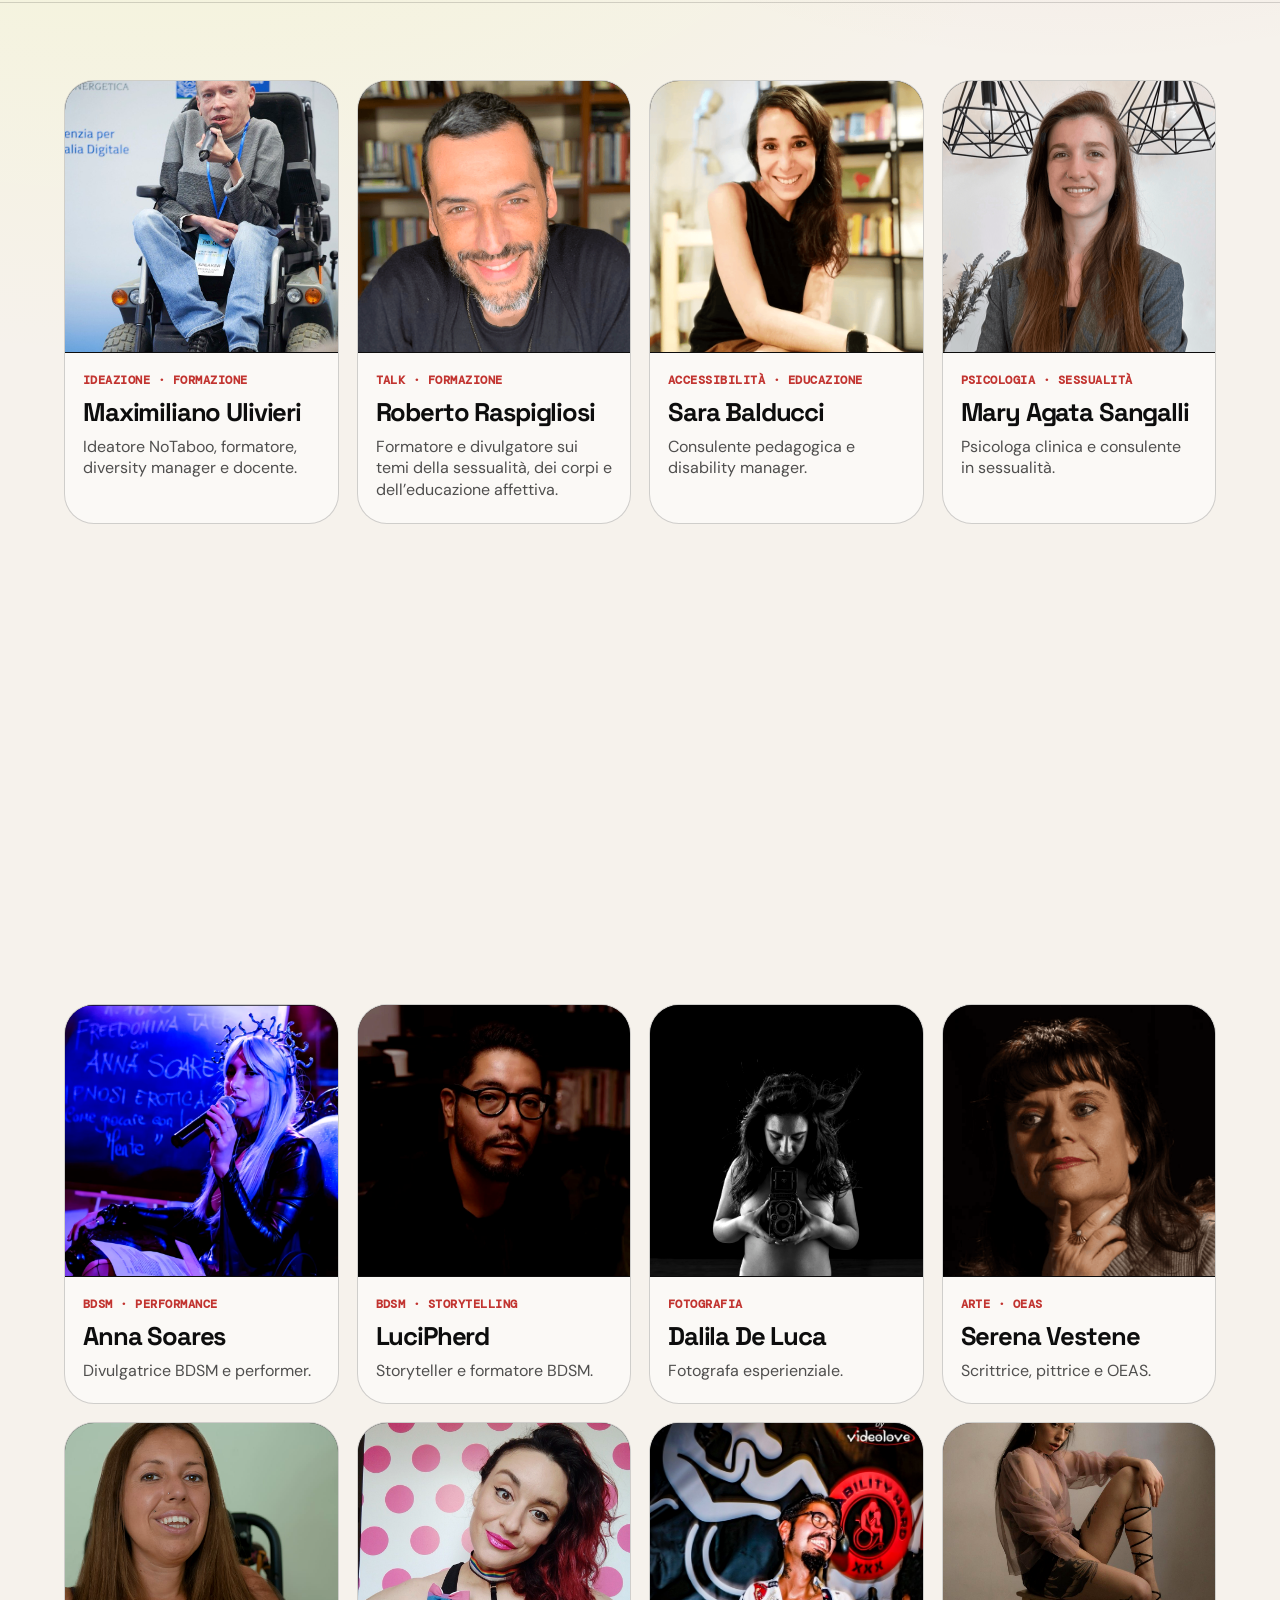
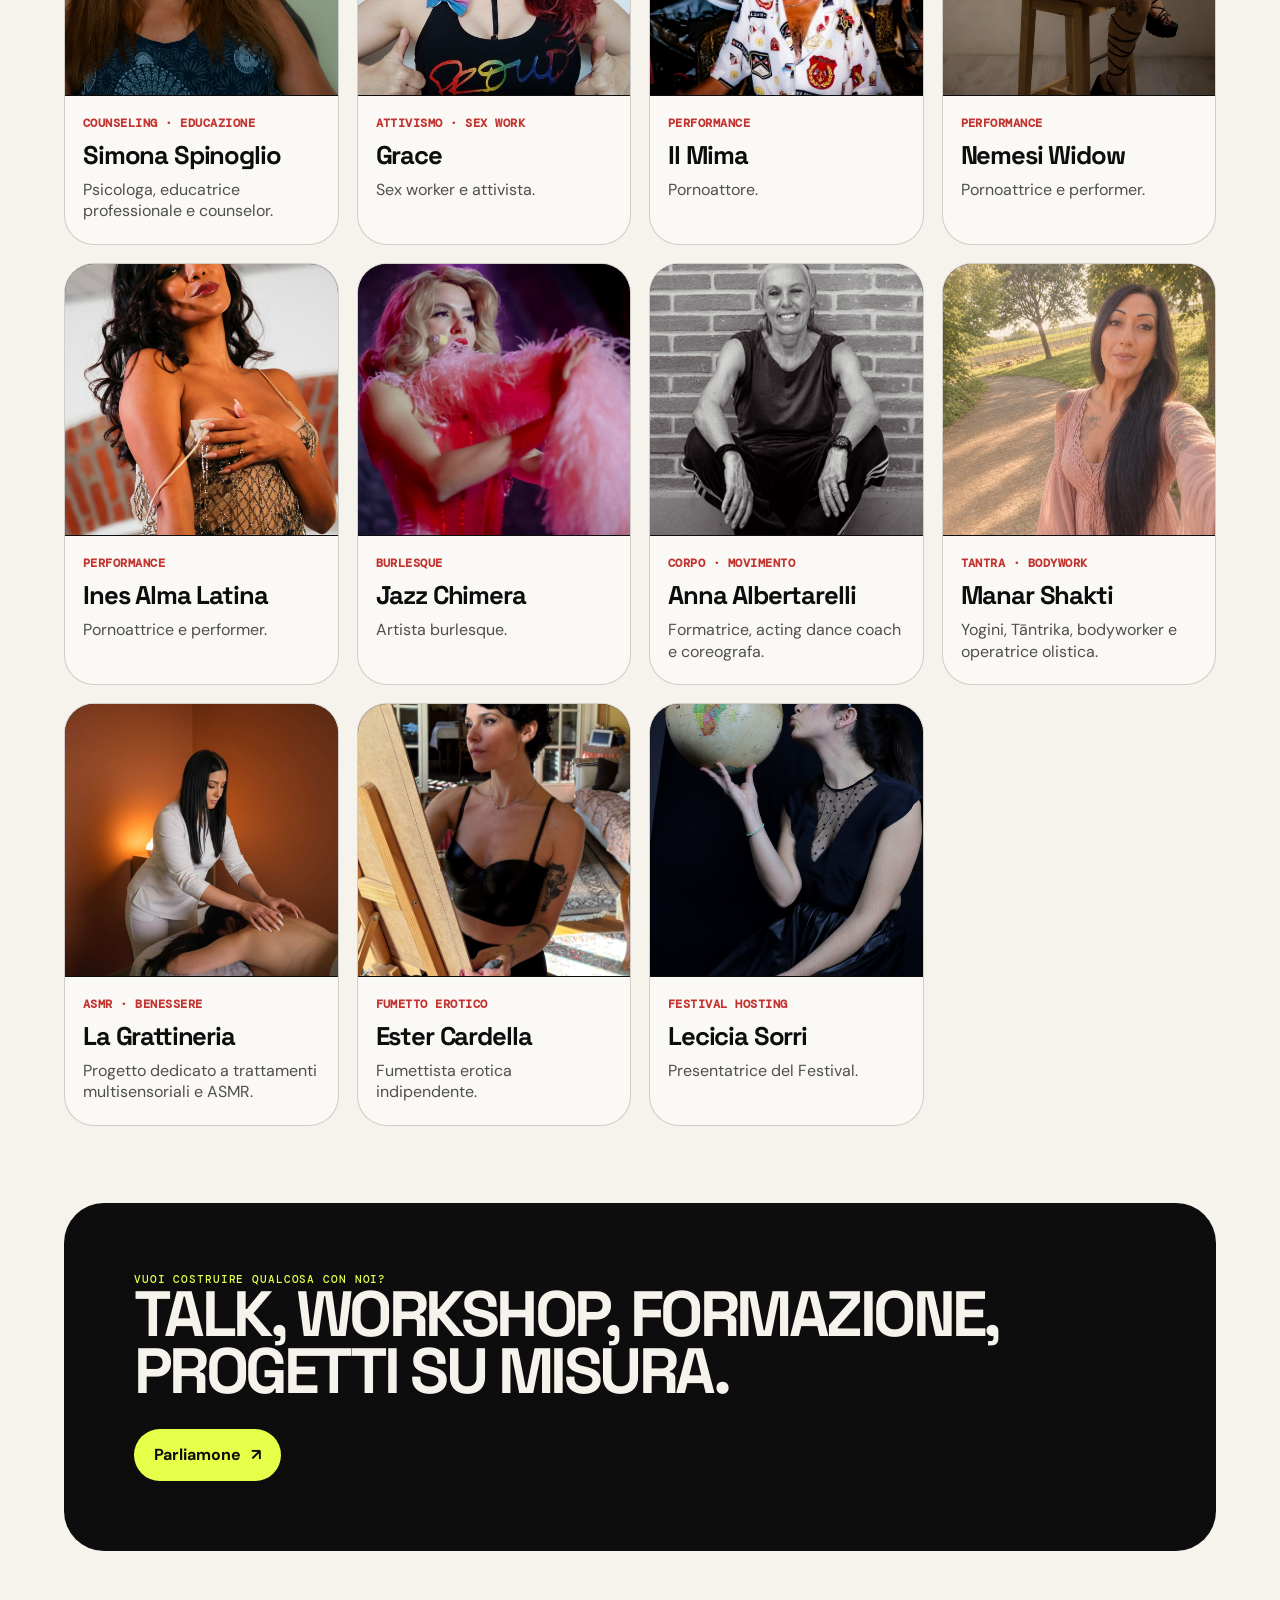
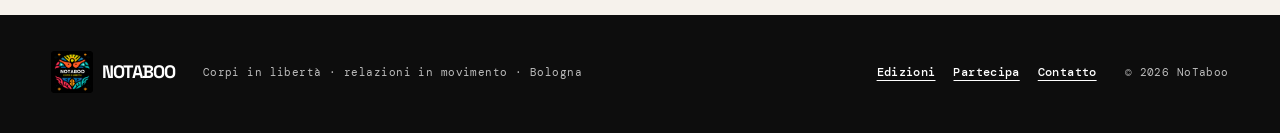
==== commit f7234a87: "Align archive site with festival redesign system Refresh shared chrome (sticky frosted header, palet" ====
--- a/collaborazioni.html
+++ b/collaborazioni.html
@@ -26,16 +26,17 @@
   <title>Collaborazioni — NoTaboo</title>
   <link rel="preconnect" href="https://fonts.googleapis.com">
   <link rel="preconnect" href="https://fonts.gstatic.com" crossorigin>
-  <link href="https://fonts.googleapis.com/css2?family=DM+Mono:wght@400;500&family=DM+Sans:wght@400;600;700;800&family=Space+Grotesk:wght@500;700&display=swap" rel="stylesheet">
+  <link href="https://fonts.googleapis.com/css2?family=DM+Mono:wght@400;500&family=DM+Sans:opsz,wght@9..40,400;9..40,500;9..40,700&family=Space+Grotesk:wght@400;500;600;700&display=swap" rel="stylesheet">
   <link rel="stylesheet" href="styles.css" />
   <link rel="stylesheet" href="navigation.css" />
   <link rel="stylesheet" href="collaborazioni.css" />
 </head>
 <body class="collab-page">
+  <a class="skip-link" href="#rete">Vai alla rete</a>
   <div class="grain" aria-hidden="true"></div>
   <header class="site-header">
     <a class="brand" href="index.html" aria-label="NoTaboo, home">
-      <span class="brand-mark">N!</span><span>NOTABOO</span>
+      <span class="brand-mark" aria-hidden="true">N!</span><span class="brand-word">NOTABOO</span>
     </a>
     <nav class="desktop-nav" aria-label="Navigazione principale">
       <a href="index.html#manifesto">Manifesto</a>
@@ -45,9 +46,9 @@
       <a href="index.html#domande">FAQ</a>
     </nav>
     <a class="nav-cta" href="index.html#iscrizioni">Partecipa <span>↗</span></a>
-    <button class="menu-button" aria-label="Apri il menu" aria-expanded="false"><i></i><i></i></button>
+    <button class="menu-button" type="button" aria-expanded="false" aria-controls="mobile-menu" aria-label="Apri menu"><i></i><i></i></button>
   </header>
-  <nav class="mobile-menu" aria-label="Navigazione mobile">
+  <nav id="mobile-menu" class="mobile-menu" aria-label="Menu mobile">
     <a href="index.html#manifesto">Manifesto</a><a href="index.html#progetto">Il progetto</a><a href="index.html#edizioni">Edizioni</a><a class="is-active" href="collaborazioni.html" aria-current="page">Collaborazioni</a><a href="index.html#domande">FAQ</a><a href="index.html#iscrizioni">Partecipa ↗</a>
   </nav>
 
@@ -105,7 +106,18 @@
     </section>
   </main>
 
-  <footer class="site-footer"><a class="brand" href="index.html"><span class="brand-mark">N!</span><span>NOTABOO</span></a><p>Corpi in libertà · relazioni in movimento</p><p>© <span id="year"></span> NoTaboo</p></footer>
+  <footer class="site-footer">
+    <a class="brand" href="index.html" aria-label="NoTaboo, home">
+      <span class="brand-mark" aria-hidden="true">N!</span><span class="brand-word">NOTABOO</span>
+    </a>
+    <p>Corpi in libertà · relazioni in movimento · Bologna</p>
+    <div class="footer-links">
+      <a href="index.html#edizioni">Edizioni</a>
+      <a href="index.html#iscrizioni">Partecipa</a>
+      <a href="mailto:notaboo.evoluzione@gmail.com">Contatto</a>
+    </div>
+    <p>© <span id="year"></span> NoTaboo</p>
+  </footer>
   <script src="app.js"></script>
 </body>
 </html>
--- a/styles.css
+++ b/styles.css
@@ -1 +1,1246 @@
-:root{--ink:#0d0d0d;--paper:#f6f2ec;--coral:#e74c47;--lilac:#9c72bd;--acid:#e6ff48;--pink:#ffc9cf;--line:rgba(13,13,13,.2);--space:"Space Grotesk",sans-serif;--sans:"DM Sans",sans-serif;--mono:"DM Mono",monospace}*{box-sizing:border-box}html{scroll-behavior:smooth;scroll-padding-top:96px}body{margin:0;background:var(--paper);color:var(--ink);font-family:var(--sans);font-size:16px;line-height:1.45}a{color:inherit;text-decoration:none}.reveal{opacity:0;transform:translateY(26px);transition:opacity .7s cubic-bezier(.16,.84,.44,1) var(--reveal-delay,0ms),transform .7s cubic-bezier(.16,.84,.44,1) var(--reveal-delay,0ms)}.reveal.is-visible{opacity:1;transform:translateY(0)}@media(prefers-reduced-motion:reduce){.reveal{transition:none;opacity:1;transform:none}.hero-art,.orb--one,.orb--two,.hero-stamp{animation:none}}.grain{background-image:url("data:image/svg+xml,%3Csvg viewBox='0 0 180 180' xmlns='http://www.w3.org/2000/svg'%3E%3Cfilter id='n'%3E%3CfeTurbulence type='fractalNoise' baseFrequency='.8' numOctaves='3' stitchTiles='stitch'/%3E%3C/filter%3E%3Crect width='100%25' height='100%25' filter='url(%23n)' opacity='.3'/%3E%3C/svg%3E");pointer-events:none;opacity:.08;position:fixed;inset:0;z-index:20}.site-header{align-items:center;display:flex;height:80px;justify-content:space-between;left:0;padding:0 4vw;position:fixed;right:0;top:0;z-index:10;color:#fff}.brand{align-items:center;display:inline-flex;font:700 19px/1 var(--space);letter-spacing:-.06em;gap:7px}.brand-mark{align-items:center;background:var(--acid);border-radius:50%;color:var(--ink);display:inline-flex;font:700 13px/1 var(--mono);height:29px;justify-content:center;letter-spacing:-.1em;width:29px}.desktop-nav{display:flex;gap:31px;font-size:14px}.desktop-nav a,.text-link{position:relative}.desktop-nav a:after,.text-link:after{background:currentColor;bottom:-4px;content:"";height:1px;left:0;position:absolute;transform:scaleX(0);transform-origin:right;transition:transform .3s;width:100%}.desktop-nav a:hover:after,.text-link:hover:after{transform:scaleX(1);transform-origin:left}.nav-cta{border:1px solid rgba(255,255,255,.55);border-radius:99px;font-weight:700;padding:10px 16px;font-size:13px}.nav-cta span{font-size:17px;margin-left:5px}.menu-button,.mobile-menu{display:none}.menu-button i{transition:transform .28s ease,opacity .28s ease}.hero{background:#070707;color:white;isolation:isolate;min-height:790px;overflow:hidden;position:relative}.hero:after{background:linear-gradient(90deg,rgba(0,0,0,.65) 0%,rgba(0,0,0,.3) 44%,transparent 73%);content:"";inset:0;position:absolute;z-index:-1}.hero-art{background-image:url("Edizione%202026/Grafica/Sito/header%20immagine.png");background-position:74% 52%;background-repeat:no-repeat;background-size:cover;inset:0;opacity:.98;position:absolute;z-index:-2;animation:art-breathe 12s ease-in-out infinite alternate}.hero-copy{max-width:720px;padding:180px 4vw 120px;position:relative}.eyebrow{font:500 11px/1.2 var(--mono);letter-spacing:.08em;text-transform:uppercase}.hero .eyebrow{color:var(--acid);margin:0 0 25px}.hero h1,.section-wrap h2,.contact-band h2{font:700 clamp(4.3rem,10vw,9.2rem)/.82 var(--space);letter-spacing:-.09em;margin:0;text-transform:uppercase}.hero h1 .line{display:block}.hero h1 .accent{color:var(--acid);margin-left:12vw}.hero-intro{font-size:clamp(1rem,1.5vw,1.28rem);line-height:1.5;max-width:420px;margin:38px 0 29px}.hero-actions{align-items:center;display:flex;gap:27px}.button{align-items:center;border-radius:99px;display:inline-flex;font-size:14px;font-weight:700;gap:20px;justify-content:space-between;padding:14px 20px;transition:transform .25s,background .25s}.button span{font-size:21px;line-height:.7;transition:transform .3s cubic-bezier(.16,.84,.44,1)}.button:hover{transform:translateY(-3px)}.button:hover span{transform:translate(3px,-2px)}.button--light{background:white;color:var(--ink)}.text-link{font-weight:700;font-size:14px}.text-link span{font-size:18px;margin-left:5px;transition:transform .3s cubic-bezier(.16,.84,.44,1);display:inline-block}.text-link:hover span{transform:translateX(3px)}.hero-stamp{align-items:center;animation:stamp-breathe 7s ease-in-out infinite;background:var(--coral);border-radius:50%;bottom:10vw;color:var(--ink);display:flex;flex-direction:column;font:700 clamp(1.6rem,3.1vw,3.5rem)/.73 var(--space);height:clamp(120px,16vw,220px);justify-content:center;letter-spacing:-.1em;position:absolute;right:7vw;width:clamp(120px,16vw,220px);z-index:2}@keyframes stamp-breathe{0%,100%{transform:rotate(10deg) scale(1)}50%{transform:rotate(13.5deg) scale(1.035)}}.hero-stamp small{font:500 9px var(--mono);letter-spacing:.15em;margin-top:12px}.scroll-cue{bottom:33px;font:500 9px var(--mono);left:50%;letter-spacing:.12em;margin:0;position:absolute;text-align:center;transform:translateX(-50%);z-index:2}.scroll-cue span{font-size:19px;margin-left:11px}.section-wrap{margin:auto;max-width:1440px;padding-left:7vw;padding-right:7vw}.manifesto{padding-bottom:120px;padding-top:140px;position:relative;display:grid;grid-template-columns:10% 52% 32%;gap:3%}.section-number{color:var(--coral);font:500 11px var(--mono);letter-spacing:.08em;margin:5px 0}.manifesto h2,.editions h2,.faq h2{font-size:clamp(3rem,6.1vw,6.4rem);line-height:.88}.section-wrap h2 em{color:var(--coral);font-style:normal}.manifesto-body{padding-top:54px}.large-copy{font:500 clamp(1.35rem,2.1vw,2rem)/1.2 var(--space);letter-spacing:-.04em;margin:0 0 27px}.manifesto-body p:not(.large-copy){color:#4f4c48;max-width:390px}.arrow-link{border-bottom:1px solid var(--ink);display:inline-flex;font-weight:700;justify-content:space-between;margin-top:20px;padding-bottom:8px;width:100%}.arrow-link span{font-size:21px;transition:transform .3s cubic-bezier(.16,.84,.44,1)}.arrow-link:hover span{transform:translate(4px,4px)}.values-grid{border-top:1px solid var(--line);display:grid;grid-column:2 / 4;grid-template-columns:repeat(4,1fr);margin-top:86px}.values-grid article{border-right:1px solid var(--line);min-height:205px;padding:25px 20px 15px}.values-grid article:first-child{padding-left:0}.values-grid article:last-child{border:0}.value-icon{align-items:center;background:var(--coral);border-radius:50%;display:flex;font:500 26px var(--space);height:49px;justify-content:center;transition:transform .35s cubic-bezier(.16,.84,.44,1);width:49px}.values-grid article:hover .value-icon{transform:rotate(14deg) scale(1.1)}.icon-spark{background:var(--acid)}.icon-link{background:var(--lilac);color:white}.icon-voice{background:var(--pink)}.values-grid h3{font:700 22px var(--space);letter-spacing:-.05em;margin:21px 0 5px}.values-grid p{color:#5c5853;font-size:13px;line-height:1.4;margin:0;max-width:180px}.editions{background:var(--ink);color:white;padding:130px 0}.editions-head{display:grid;grid-template-columns:10% 52% 28%;gap:5%;align-items:end;margin-bottom:70px}.editions-head h2 em{color:var(--acid)}.editions-head>p:last-child{color:#c9c5c1;font-size:15px;line-height:1.5;margin-bottom:5px;max-width:270px}.edition-list{border-top:1px solid rgba(255,255,255,.24);margin:0 4vw}.edition-card{align-items:stretch;border-bottom:1px solid rgba(255,255,255,.24);display:grid;grid-template-columns:37% 63%;min-height:255px;position:relative;transition:background .35s}.edition-card:hover{background:#191919}.edition-card__image{min-height:255px;overflow:hidden;position:relative}.edition-card__image:after{background:linear-gradient(120deg,rgba(0,0,0,.05),rgba(0,0,0,.38));content:"";inset:0;position:absolute}.image-2026{background:url("Edizione%202026/Grafica/Sito/copertina%20programma.png") center/cover}.image-2025{background:url("Foto%20NOTABOO/Ridimensionate/notaboo%20016.JPG") center/cover}.image-2024{background:url("Foto%20NOTABOO/Ridimensionate/Ragazzi%20STAGE.jpeg") center/cover}.date-chip{background:var(--acid);border-radius:50%;color:var(--ink);font:500 12px var(--mono);height:60px;left:25px;position:absolute;top:25px;display:flex;align-items:center;justify-content:center;width:60px;z-index:1}.edition-card--2025 .date-chip{background:var(--coral)}.edition-card--2024 .date-chip{background:var(--pink)}.edition-card__content{align-self:stretch;display:flex;flex-direction:column;justify-content:center;padding:30px 9vw 30px 5vw;position:relative}.edition-card__content .eyebrow{color:var(--acid);margin:0 0 11px}.edition-card h3{font:700 clamp(2.7rem,5vw,5.8rem)/.84 var(--space);letter-spacing:-.08em;margin:0}.edition-meta{color:#c9c5c1;font:400 11px var(--mono);letter-spacing:.04em;margin:18px 0 0}.card-arrow{align-items:center;border:1px solid rgba(255,255,255,.4);border-radius:50%;display:flex;font-size:24px;height:55px;justify-content:center;position:absolute;right:4vw;top:50%;transform:translateY(-50%);transition:all .25s;width:55px}.edition-card:hover .card-arrow{background:var(--acid);border-color:var(--acid);color:var(--ink);transform:translateY(-50%) rotate(45deg)}.quote-band{background:var(--lilac);color:#fff;overflow:hidden;padding:115px 5vw;position:relative;text-align:center}.quote-band p{font:500 clamp(2.4rem,5.4vw,6rem)/.98 var(--space);letter-spacing:-.07em;margin:0;position:relative;z-index:1}.quote-band p span{color:var(--acid)}.orb{border:1px solid rgba(255,255,255,.45);border-radius:50%;height:28vw;position:absolute;width:28vw}.orb--one{animation:orb-float 14s ease-in-out infinite;left:-9vw;top:-12vw}.orb--two{animation:orb-float 18s ease-in-out infinite reverse;bottom:-17vw;right:-7vw}@keyframes orb-float{0%,100%{transform:translate(0,0) scale(1)}50%{transform:translate(1.4vw,1.8vw) scale(1.04)}}.faq{display:grid;gap:10%;grid-template-columns:35% 55%;padding-bottom:130px;padding-top:130px}.faq .eyebrow{margin:17px 0}.accordion{border-top:1px solid var(--line)}details{border-bottom:1px solid var(--line);padding:0}summary{align-items:center;cursor:pointer;display:flex;font:600 clamp(1.2rem,1.7vw,1.6rem)/1.2 var(--space);gap:20px;justify-content:space-between;list-style:none;padding:25px 0}summary::-webkit-details-marker{display:none}summary span{color:var(--coral);font:400 29px var(--sans);transition:transform .2s}details[open] summary span{transform:rotate(45deg)}details p{color:#54504b;font-size:15px;line-height:1.6;margin:0;max-width:550px;padding:0 50px 25px 0;animation:faq-fade .45s cubic-bezier(.16,.84,.44,1)}summary{transition:color .25s ease}details:hover summary,summary:focus-visible{color:var(--coral)}@keyframes faq-fade{from{opacity:0;transform:translateY(-8px)}to{opacity:1;transform:translateY(0)}}.contact-band{background:var(--coral);overflow:hidden;position:relative}.contact-band:after{background:var(--ink);border-radius:50%;content:"";height:44vw;position:absolute;right:-15vw;top:-25vw;width:44vw}.contact-content{color:var(--ink);padding-bottom:100px;padding-top:108px;position:relative;z-index:1}.contact-content .eyebrow{margin:0 0 22px}.contact-content h2{font-size:clamp(5rem,11vw,11rem)}.contact-content h2 span{color:var(--acid)}.contact-content>p:not(.eyebrow){font-size:17px;line-height:1.5;max-width:410px;margin:28px 0}.button--acid{background:var(--acid);margin-top:3px}.contact-details{display:flex;gap:24px;margin-top:75px;font:500 11px var(--mono);letter-spacing:.03em}.contact-details a{text-decoration:underline;text-underline-offset:4px}.site-footer{align-items:center;background:var(--ink);color:white;display:flex;justify-content:space-between;padding:27px 4vw}.site-footer p{font:400 10px var(--mono);letter-spacing:.04em;margin:0}.site-footer .brand-mark{background:var(--coral)}@keyframes art-breathe{to{transform:scale(1.035)}}@media(max-width:760px){.site-header{height:69px;padding:0 23px}.desktop-nav,.nav-cta{display:none}.menu-button{background:transparent;border:0;display:flex;flex-direction:column;gap:6px;padding:8px}.menu-button i{background:white;display:block;height:2px;width:23px}.menu-button[aria-expanded="true"] i:first-child{transform:translateY(4px) rotate(45deg)}.menu-button[aria-expanded="true"] i:last-child{transform:translateY(-4px) rotate(-45deg)}.mobile-menu{background:var(--ink);color:white;display:flex;flex-direction:column;gap:23px;left:0;opacity:0;padding:30px 24px;pointer-events:none;position:fixed;right:0;top:68px;transform:translateY(-14px);transition:opacity .32s cubic-bezier(.16,.84,.44,1),transform .32s cubic-bezier(.16,.84,.44,1),visibility .32s;visibility:hidden;z-index:9}.mobile-menu.is-open{opacity:1;pointer-events:auto;transform:translateY(0);visibility:visible}.mobile-menu a{font:600 26px var(--space);letter-spacing:-.05em}.hero{min-height:710px}.hero:after{background:linear-gradient(0deg,rgba(0,0,0,.75),rgba(0,0,0,.05))}.hero-art{background-position:65% 50%;opacity:.88}.hero-copy{padding:145px 23px 105px}.hero h1{font-size:clamp(4.1rem,17vw,6.5rem)}.hero h1 .accent{margin-left:10vw}.hero-intro{font-size:16px;margin-top:30px;max-width:330px}.hero-actions{align-items:flex-start;flex-direction:column;gap:22px}.hero-stamp{bottom:50px;right:24px}.scroll-cue{display:none}.section-wrap{padding-left:23px;padding-right:23px}.manifesto{display:block;padding-bottom:70px;padding-top:82px}.section-number{margin-bottom:32px}.manifesto h2,.editions h2,.faq h2{font-size:clamp(3.1rem,14vw,4.4rem)}.manifesto-body{padding-top:36px}.values-grid{display:grid;grid-template-columns:repeat(2,1fr);margin-top:55px}.values-grid article{min-height:189px;padding:22px 15px}.values-grid article:nth-child(2){border-right:0}.values-grid article:nth-child(3){padding-left:0}.values-grid article:first-child{padding-left:0}.values-grid h3{font-size:20px}.editions{padding:82px 0}.editions-head{display:block;margin-bottom:43px}.editions-head .section-number{margin-bottom:28px}.editions-head>p:last-child{margin:27px 0 0}.edition-list{margin:0 23px}.edition-card{display:block;min-height:0}.edition-card__image{min-height:195px}.edition-card__content{min-height:185px;padding:25px 19px}.edition-card h3{font-size:clamp(2.9rem,14vw,4rem)}.card-arrow{bottom:24px;right:18px;top:auto;transform:none}.edition-card:hover .card-arrow{transform:rotate(45deg)}.quote-band{padding:80px 23px}.faq{display:block;padding-bottom:80px;padding-top:80px}.faq .eyebrow{margin-top:12px}.accordion{margin-top:42px}summary{font-size:20px;padding:22px 0}details p{padding-right:0}.contact-content{padding-bottom:75px;padding-top:75px}.contact-content h2{font-size:clamp(4.7rem,21vw,6.4rem)}.contact-details{flex-direction:column;gap:10px;margin-top:57px}.contact-band:after{height:100vw;right:-49vw;top:-16vw;width:100vw}.site-footer{align-items:flex-start;flex-direction:column;gap:17px;padding:25px 23px}.site-footer p:nth-of-type(1){display:none}}
+:root {
+  --ink: #0d0d0d;
+  --paper: #f6f2ec;
+  --coral: #c23430; /* darkened for ≥4.5:1 on paper */
+  --lilac: #9c72bd;
+  --acid: #e6ff48;
+  --pink: #ffc9cf;
+  --line: rgba(13, 13, 13, 0.16);
+  --line-soft: rgba(13, 13, 13, 0.08);
+  --muted: #5b554e;
+  --space: "Space Grotesk", system-ui, sans-serif;
+  --sans: "DM Sans", system-ui, sans-serif;
+  --mono: "DM Mono", ui-monospace, monospace;
+  --radius-pill: 999px;
+  --header-h: 80px;
+  --ease: cubic-bezier(0.16, 0.84, 0.44, 1);
+}
+
+*,
+*::before,
+*::after {
+  box-sizing: border-box;
+}
+
+html {
+  scroll-behavior: smooth;
+  scroll-padding-top: calc(var(--header-h) + 16px);
+}
+
+body {
+  margin: 0;
+  background: var(--paper);
+  color: var(--ink);
+  font-family: var(--sans);
+  font-size: 16px;
+  line-height: 1.5;
+  text-rendering: optimizeLegibility;
+}
+
+img {
+  max-width: 100%;
+  height: auto;
+  display: block;
+}
+
+a {
+  color: inherit;
+  text-decoration: none;
+}
+
+button {
+  font: inherit;
+  color: inherit;
+}
+
+:focus-visible {
+  outline: 3px solid var(--coral);
+  outline-offset: 3px;
+}
+
+.skip-link {
+  position: absolute;
+  left: 16px;
+  top: -48px;
+  z-index: 100;
+  background: var(--acid);
+  color: var(--ink);
+  font-weight: 700;
+  padding: 10px 16px;
+  border-radius: var(--radius-pill);
+  transition: top 0.2s ease;
+}
+
+.skip-link:focus {
+  top: 16px;
+}
+
+.reveal {
+  opacity: 0;
+  transform: translateY(22px);
+  transition:
+    opacity 0.7s var(--ease) var(--reveal-delay, 0ms),
+    transform 0.7s var(--ease) var(--reveal-delay, 0ms);
+}
+
+.reveal.is-visible {
+  opacity: 1;
+  transform: none;
+}
+
+@media (prefers-reduced-motion: reduce) {
+  html {
+    scroll-behavior: auto;
+  }
+
+  .reveal {
+    opacity: 1;
+    transform: none;
+    transition: none;
+  }
+
+  .hero-art,
+  .edition-hero__image,
+  .hero-year,
+  .orb--one,
+  .orb--two,
+  .hero-stamp,
+  .grain {
+    animation: none !important;
+  }
+}
+
+.grain {
+  background-image: url("data:image/svg+xml,%3Csvg viewBox='0 0 180 180' xmlns='http://www.w3.org/2000/svg'%3E%3Cfilter id='n'%3E%3CfeTurbulence type='fractalNoise' baseFrequency='.8' numOctaves='3' stitchTiles='stitch'/%3E%3C/filter%3E%3Crect width='100%25' height='100%25' filter='url(%23n)' opacity='.3'/%3E%3C/svg%3E");
+  pointer-events: none;
+  opacity: 0.07;
+  position: fixed;
+  inset: 0;
+  z-index: 40;
+}
+
+/* —— Header / nav —— */
+.site-header {
+  align-items: center;
+  display: flex;
+  height: var(--header-h);
+  justify-content: space-between;
+  left: 0;
+  padding: 0 4vw;
+  position: fixed;
+  right: 0;
+  top: 0;
+  z-index: 50;
+  color: #fff;
+  transition: background 0.35s ease, color 0.35s ease, box-shadow 0.35s ease, backdrop-filter 0.35s ease;
+}
+
+.site-header.is-scrolled {
+  background: rgba(246, 242, 236, 0.92);
+  color: var(--ink);
+  backdrop-filter: blur(12px);
+  box-shadow: 0 1px 0 var(--line-soft);
+}
+
+.brand {
+  align-items: center;
+  display: inline-flex;
+  font: 700 18px/1 var(--space);
+  letter-spacing: -0.06em;
+  gap: 8px;
+}
+
+.brand-mark {
+  align-items: center;
+  background: var(--acid);
+  border-radius: 50%;
+  color: var(--ink);
+  display: inline-flex;
+  font: 700 13px/1 var(--mono);
+  height: 30px;
+  justify-content: center;
+  letter-spacing: -0.1em;
+  width: 30px;
+  flex-shrink: 0;
+}
+
+.desktop-nav {
+  display: none;
+  gap: 28px;
+  font-size: 14px;
+  font-weight: 500;
+}
+
+.desktop-nav a,
+.text-link {
+  position: relative;
+}
+
+.desktop-nav a::after,
+.text-link::after {
+  background: currentColor;
+  bottom: -4px;
+  content: "";
+  height: 1px;
+  left: 0;
+  position: absolute;
+  transform: scaleX(0);
+  transform-origin: right;
+  transition: transform 0.3s var(--ease);
+  width: 100%;
+}
+
+.desktop-nav a:hover::after,
+.text-link:hover::after {
+  transform: scaleX(1);
+  transform-origin: left;
+}
+
+.nav-cta {
+  border: 1.5px solid currentColor;
+  border-radius: var(--radius-pill);
+  font-weight: 700;
+  padding: 10px 16px;
+  font-size: 13px;
+  transition: background 0.25s ease, color 0.25s ease, transform 0.25s ease, border-color 0.25s ease;
+}
+
+.nav-cta span {
+  font-size: 16px;
+  margin-left: 4px;
+}
+
+.nav-cta:hover {
+  background: var(--ink);
+  color: var(--paper);
+  border-color: var(--ink);
+  transform: translateY(-2px);
+}
+
+.site-header:not(.is-scrolled) .nav-cta:hover {
+  background: #fff;
+  color: var(--ink);
+  border-color: #fff;
+}
+
+.menu-button {
+  background: transparent;
+  border: 0;
+  display: flex;
+  flex-direction: column;
+  gap: 6px;
+  padding: 8px;
+  cursor: pointer;
+}
+
+.menu-button i {
+  background: currentColor;
+  display: block;
+  height: 2px;
+  width: 22px;
+  transition: transform 0.28s ease, opacity 0.28s ease;
+}
+
+.menu-button[aria-expanded="true"] i:first-child {
+  transform: translateY(4px) rotate(45deg);
+}
+
+.menu-button[aria-expanded="true"] i:last-child {
+  transform: translateY(-4px) rotate(-45deg);
+}
+
+.mobile-menu {
+  background: var(--ink);
+  color: #fff;
+  display: flex;
+  flex-direction: column;
+  gap: 20px;
+  left: 0;
+  opacity: 0;
+  padding: 28px 24px 36px;
+  pointer-events: none;
+  position: fixed;
+  right: 0;
+  top: 69px;
+  transform: translateY(-10px);
+  transition: opacity 0.3s var(--ease), transform 0.3s var(--ease), visibility 0.3s;
+  visibility: hidden;
+  z-index: 45;
+}
+
+.mobile-menu.is-open {
+  opacity: 1;
+  pointer-events: auto;
+  transform: none;
+  visibility: visible;
+}
+
+.mobile-menu a {
+  font: 600 28px/1.1 var(--space);
+  letter-spacing: -0.05em;
+}
+
+.eyebrow {
+  font: 500 11px/1.2 var(--mono);
+  letter-spacing: 0.08em;
+  text-transform: uppercase;
+  margin: 0;
+}
+
+.section-wrap {
+  margin: auto;
+  max-width: 1440px;
+  padding-left: 7vw;
+  padding-right: 7vw;
+}
+
+.section-number {
+  color: var(--coral);
+  font: 500 11px var(--mono);
+  letter-spacing: 0.08em;
+  margin: 5px 0;
+}
+
+.button {
+  align-items: center;
+  border-radius: var(--radius-pill);
+  display: inline-flex;
+  font-size: 14px;
+  font-weight: 700;
+  gap: 14px;
+  justify-content: space-between;
+  min-height: 48px;
+  padding: 14px 20px;
+  transition: transform 0.25s ease, background 0.25s ease, box-shadow 0.25s ease;
+}
+
+.button span {
+  font-size: 18px;
+  line-height: 0.7;
+  transition: transform 0.3s var(--ease);
+}
+
+.button:hover {
+  transform: translateY(-3px);
+}
+
+.button:hover span {
+  transform: translate(3px, -2px);
+}
+
+.button--light {
+  background: #fff;
+  color: var(--ink);
+}
+
+.button--acid {
+  background: var(--acid);
+  color: var(--ink);
+}
+
+.text-link {
+  font-weight: 700;
+  font-size: 14px;
+}
+
+.text-link span {
+  font-size: 16px;
+  margin-left: 4px;
+  display: inline-block;
+  transition: transform 0.3s var(--ease);
+}
+
+.text-link:hover span {
+  transform: translateX(3px);
+}
+
+/* —— Home hero —— */
+.hero {
+  background: #070707;
+  color: #fff;
+  isolation: isolate;
+  min-height: min(100svh, 860px);
+  overflow: hidden;
+  position: relative;
+  display: flex;
+  align-items: flex-end;
+}
+
+.hero::after {
+  background:
+    linear-gradient(105deg, rgba(0, 0, 0, 0.88) 0%, rgba(0, 0, 0, 0.55) 42%, rgba(0, 0, 0, 0.18) 100%),
+    linear-gradient(0deg, rgba(0, 0, 0, 0.45) 0%, transparent 48%);
+  content: "";
+  inset: 0;
+  position: absolute;
+  z-index: -1;
+}
+
+.hero-art {
+  background-image: url("Edizione%202026/Grafica/Sito/header%20immagine.png");
+  background-position: 74% 52%;
+  background-repeat: no-repeat;
+  background-size: cover;
+  inset: 0;
+  opacity: 0.98;
+  position: absolute;
+  z-index: -2;
+  transform: scale(1.04);
+  animation: art-breathe 14s ease-in-out infinite alternate;
+}
+
+.hero-copy {
+  max-width: 780px;
+  padding: calc(var(--header-h) + 72px) 7vw 96px;
+  position: relative;
+  z-index: 1;
+}
+
+.hero .eyebrow {
+  color: var(--acid);
+  margin: 0 0 22px;
+}
+
+.hero h1,
+.section-wrap h2,
+.contact-band h2 {
+  font: 700 clamp(3.2rem, 9vw, 8.2rem) / 0.88 var(--space);
+  letter-spacing: -0.07em;
+  margin: 0;
+  text-transform: uppercase;
+}
+
+.hero h1 .line {
+  display: block;
+}
+
+.hero h1 .accent {
+  color: var(--acid);
+}
+
+.hero-intro {
+  font-size: clamp(1rem, 1.4vw, 1.2rem);
+  line-height: 1.5;
+  max-width: 42ch;
+  margin: 28px 0 28px;
+  color: rgba(255, 255, 255, 0.9);
+}
+
+.hero-actions {
+  align-items: center;
+  display: flex;
+  flex-wrap: wrap;
+  gap: 22px;
+}
+
+.hero-stamp {
+  align-items: center;
+  animation: stamp-breathe 7s ease-in-out infinite;
+  background: var(--coral);
+  border-radius: 50%;
+  bottom: 10vw;
+  color: #fff;
+  display: flex;
+  flex-direction: column;
+  font: 700 clamp(1.4rem, 2.8vw, 3rem) / 0.78 var(--space);
+  height: clamp(110px, 14vw, 190px);
+  justify-content: center;
+  letter-spacing: -0.08em;
+  position: absolute;
+  right: 7vw;
+  width: clamp(110px, 14vw, 190px);
+  z-index: 2;
+}
+
+@keyframes stamp-breathe {
+  0%, 100% { transform: rotate(10deg) scale(1); }
+  50% { transform: rotate(13.5deg) scale(1.035); }
+}
+
+.hero-stamp small {
+  font: 500 9px var(--mono);
+  letter-spacing: 0.15em;
+  margin-top: 10px;
+}
+
+.scroll-cue {
+  bottom: 28px;
+  font: 500 9px var(--mono);
+  left: 50%;
+  letter-spacing: 0.12em;
+  margin: 0;
+  position: absolute;
+  text-align: center;
+  transform: translateX(-50%);
+  z-index: 2;
+  color: rgba(255, 255, 255, 0.7);
+}
+
+.scroll-cue span {
+  font-size: 16px;
+  margin-left: 8px;
+}
+
+@keyframes art-breathe {
+  to { transform: scale(1.1) translate(-1%, 1%); }
+}
+
+/* —— Manifesto —— */
+.manifesto {
+  padding-bottom: 120px;
+  padding-top: 120px;
+  position: relative;
+  display: grid;
+  grid-template-columns: 12% minmax(0, 1fr) minmax(220px, 32%);
+  gap: 3%;
+}
+
+.manifesto h2,
+.editions h2,
+.faq h2 {
+  font-size: clamp(2.8rem, 5.8vw, 5.8rem);
+  line-height: 0.9;
+}
+
+.section-wrap h2 em {
+  color: var(--coral);
+  font-style: normal;
+}
+
+.manifesto-body {
+  padding-top: 48px;
+}
+
+.large-copy {
+  font: 500 clamp(1.25rem, 2vw, 1.85rem) / 1.25 var(--space);
+  letter-spacing: -0.04em;
+  margin: 0 0 24px;
+}
+
+.manifesto-body p:not(.large-copy) {
+  color: var(--muted);
+  max-width: 42ch;
+}
+
+.arrow-link {
+  border-bottom: 1px solid var(--ink);
+  display: inline-flex;
+  font-weight: 700;
+  justify-content: space-between;
+  margin-top: 20px;
+  padding-bottom: 8px;
+  width: 100%;
+}
+
+.arrow-link span {
+  font-size: 18px;
+  transition: transform 0.3s var(--ease);
+}
+
+.arrow-link:hover span {
+  transform: translate(4px, 4px);
+}
+
+.values-grid {
+  border-top: 1px solid var(--line);
+  display: grid;
+  grid-column: 2 / 4;
+  grid-template-columns: repeat(4, 1fr);
+  margin-top: 72px;
+}
+
+.values-grid article {
+  border-right: 1px solid var(--line);
+  min-height: 200px;
+  padding: 24px 18px 14px;
+}
+
+.values-grid article:first-child {
+  padding-left: 0;
+}
+
+.values-grid article:last-child {
+  border: 0;
+}
+
+.value-icon {
+  align-items: center;
+  background: var(--coral);
+  border-radius: 50%;
+  color: #fff;
+  display: flex;
+  height: 48px;
+  justify-content: center;
+  position: relative;
+  transition: transform 0.35s var(--ease);
+  width: 48px;
+}
+
+.value-icon svg {
+  height: 22px;
+  width: 22px;
+}
+
+.values-grid article:hover .value-icon {
+  transform: rotate(14deg) scale(1.08);
+}
+
+.spark {
+  background: url("data:image/svg+xml,%3Csvg xmlns='http://www.w3.org/2000/svg' viewBox='0 0 24 24'%3E%3Cpath d='M12 0C12 6 14 10 18 12C14 14 12 18 12 24C12 18 10 14 6 12C10 10 12 6 12 0Z' fill='%230d0d0d'/%3E%3C/svg%3E") no-repeat center / contain;
+  height: 12px;
+  pointer-events: none;
+  position: absolute;
+  width: 12px;
+}
+
+.spark--a {
+  left: -6px;
+  top: -7px;
+  transform: rotate(-14deg);
+}
+
+.spark--b {
+  bottom: -5px;
+  height: 9px;
+  right: -7px;
+  transform: rotate(20deg);
+  width: 9px;
+}
+
+.icon-spark {
+  background: var(--acid);
+  color: var(--ink);
+}
+
+.icon-link {
+  background: var(--lilac);
+  color: #fff;
+}
+
+.icon-voice {
+  background: var(--pink);
+  color: var(--ink);
+}
+
+.values-grid h3 {
+  font: 700 20px var(--space);
+  letter-spacing: -0.04em;
+  margin: 18px 0 6px;
+}
+
+.values-grid p {
+  color: var(--muted);
+  font-size: 13px;
+  line-height: 1.4;
+  margin: 0;
+  max-width: 180px;
+}
+
+/* —— Editions —— */
+.editions {
+  background: var(--ink);
+  color: #fff;
+  padding: 120px 0;
+}
+
+.editions-head {
+  display: grid;
+  grid-template-columns: 12% minmax(0, 1fr) minmax(180px, 28%);
+  gap: 4%;
+  align-items: end;
+  margin-bottom: 64px;
+}
+
+.editions-head h2 em {
+  color: var(--acid);
+}
+
+.editions-head > p:last-child {
+  color: rgba(255, 255, 255, 0.72);
+  font-size: 15px;
+  line-height: 1.55;
+  margin-bottom: 5px;
+  max-width: 280px;
+}
+
+.editions-note {
+  margin: 28px 4vw 0;
+  font: 500 12px/1.5 var(--mono);
+  letter-spacing: 0.03em;
+  color: rgba(255, 255, 255, 0.65);
+}
+
+.editions-note a {
+  color: var(--acid);
+  text-decoration: underline;
+  text-underline-offset: 3px;
+}
+
+.edition-list {
+  border-top: 1px solid rgba(255, 255, 255, 0.2);
+  margin: 0 4vw;
+}
+
+.edition-card {
+  align-items: stretch;
+  border-bottom: 1px solid rgba(255, 255, 255, 0.2);
+  display: grid;
+  grid-template-columns: 37% 63%;
+  min-height: 255px;
+  position: relative;
+  transition: background 0.35s ease;
+}
+
+.edition-card:hover {
+  background: #191919;
+}
+
+.edition-card:focus-visible {
+  outline: 2px solid var(--acid);
+  outline-offset: -2px;
+}
+
+.edition-card__image {
+  min-height: 255px;
+  overflow: hidden;
+  position: relative;
+}
+
+.edition-card__image::after {
+  background: linear-gradient(120deg, rgba(0, 0, 0, 0.05), rgba(0, 0, 0, 0.38));
+  content: "";
+  inset: 0;
+  position: absolute;
+}
+
+.image-2026 {
+  background: url("Edizione%202026/Grafica/Sito/copertina%20programma.png") center / cover;
+}
+
+.image-2025 {
+  background: url("Foto%20NOTABOO/Ridimensionate/notaboo%20016.JPG") center / cover;
+}
+
+.image-2024 {
+  background: url("Foto%20NOTABOO/Ridimensionate/Ragazzi%20STAGE.jpeg") center / cover;
+}
+
+.date-chip {
+  background: var(--acid);
+  border-radius: 50%;
+  color: var(--ink);
+  font: 500 12px var(--mono);
+  height: 56px;
+  left: 22px;
+  position: absolute;
+  top: 22px;
+  display: flex;
+  align-items: center;
+  justify-content: center;
+  width: 56px;
+  z-index: 1;
+}
+
+.edition-card--2025 .date-chip {
+  background: var(--coral);
+  color: #fff;
+}
+
+.edition-card--2024 .date-chip {
+  background: var(--pink);
+  color: var(--ink);
+}
+
+.edition-card__content {
+  align-self: stretch;
+  display: flex;
+  flex-direction: column;
+  justify-content: center;
+  padding: 30px 9vw 30px 5vw;
+  position: relative;
+}
+
+.edition-card__content .eyebrow {
+  color: var(--acid);
+  margin: 0 0 11px;
+}
+
+.edition-card h3 {
+  font: 700 clamp(2.4rem, 4.5vw, 5rem) / 0.88 var(--space);
+  letter-spacing: -0.07em;
+  margin: 0;
+}
+
+.edition-meta {
+  color: rgba(255, 255, 255, 0.7);
+  font: 400 11px var(--mono);
+  letter-spacing: 0.04em;
+  margin: 16px 0 0;
+}
+
+.card-arrow {
+  align-items: center;
+  border: 1.5px solid rgba(255, 255, 255, 0.4);
+  border-radius: 50%;
+  display: flex;
+  font-size: 22px;
+  height: 52px;
+  justify-content: center;
+  position: absolute;
+  right: 4vw;
+  top: 50%;
+  transform: translateY(-50%);
+  transition: all 0.25s ease;
+  width: 52px;
+}
+
+.edition-card:hover .card-arrow {
+  background: var(--acid);
+  border-color: var(--acid);
+  color: var(--ink);
+  transform: translateY(-50%) rotate(45deg);
+}
+
+/* —— Quote / FAQ / Contact —— */
+.quote-band {
+  background: var(--lilac);
+  color: #fff;
+  overflow: hidden;
+  padding: 110px 5vw;
+  position: relative;
+  text-align: center;
+}
+
+.quote-band p {
+  font: 500 clamp(2.2rem, 5vw, 5.2rem) / 1 var(--space);
+  letter-spacing: -0.06em;
+  margin: 0;
+  position: relative;
+  z-index: 1;
+}
+
+.quote-band p span {
+  color: var(--acid);
+}
+
+.orb {
+  border: 1px solid rgba(255, 255, 255, 0.45);
+  border-radius: 50%;
+  height: 28vw;
+  position: absolute;
+  width: 28vw;
+}
+
+.orb--one {
+  animation: orb-float 14s ease-in-out infinite;
+  left: -9vw;
+  top: -12vw;
+}
+
+.orb--two {
+  animation: orb-float 18s ease-in-out infinite reverse;
+  bottom: -17vw;
+  right: -7vw;
+}
+
+@keyframes orb-float {
+  0%, 100% { transform: translate(0, 0) scale(1); }
+  50% { transform: translate(1.4vw, 1.8vw) scale(1.04); }
+}
+
+.faq {
+  display: grid;
+  gap: 8%;
+  grid-template-columns: 35% 55%;
+  padding-bottom: 120px;
+  padding-top: 120px;
+}
+
+.faq .eyebrow {
+  margin: 14px 0;
+}
+
+.accordion {
+  border-top: 1px solid var(--line);
+}
+
+details {
+  border-bottom: 1px solid var(--line);
+  padding: 0;
+}
+
+summary {
+  align-items: center;
+  cursor: pointer;
+  display: flex;
+  font: 600 clamp(1.15rem, 1.6vw, 1.5rem) / 1.25 var(--space);
+  gap: 18px;
+  justify-content: space-between;
+  list-style: none;
+  padding: 22px 0;
+  transition: color 0.25s ease;
+}
+
+summary::-webkit-details-marker {
+  display: none;
+}
+
+summary span {
+  color: var(--coral);
+  font: 400 28px var(--sans);
+  transition: transform 0.2s ease;
+}
+
+details[open] summary span {
+  transform: rotate(45deg);
+}
+
+details p {
+  color: var(--muted);
+  font-size: 15px;
+  line-height: 1.6;
+  margin: 0;
+  max-width: 52ch;
+  padding: 0 40px 22px 0;
+  animation: faq-fade 0.45s var(--ease);
+}
+
+details:hover summary,
+summary:focus-visible {
+  color: var(--coral);
+}
+
+@keyframes faq-fade {
+  from { opacity: 0; transform: translateY(-8px); }
+  to { opacity: 1; transform: none; }
+}
+
+.contact-band {
+  background: var(--coral);
+  overflow: hidden;
+  position: relative;
+}
+
+.contact-band::after {
+  background: var(--ink);
+  border-radius: 50%;
+  content: "";
+  height: 44vw;
+  position: absolute;
+  right: -15vw;
+  top: -25vw;
+  width: 44vw;
+}
+
+.contact-content {
+  color: #fff;
+  padding-bottom: 96px;
+  padding-top: 100px;
+  position: relative;
+  z-index: 1;
+}
+
+.contact-content .eyebrow {
+  margin: 0 0 22px;
+  color: var(--acid);
+}
+
+.contact-content h2 {
+  font-size: clamp(4rem, 10vw, 9rem);
+  color: #fff;
+}
+
+.contact-content h2 span {
+  color: var(--acid);
+}
+
+.contact-content > p:not(.eyebrow) {
+  font-size: 16px;
+  line-height: 1.5;
+  max-width: 42ch;
+  margin: 24px 0;
+  color: rgba(255, 255, 255, 0.9);
+}
+
+.contact-details {
+  display: flex;
+  flex-wrap: wrap;
+  gap: 22px;
+  margin-top: 64px;
+  font: 500 11px var(--mono);
+  letter-spacing: 0.03em;
+}
+
+.contact-details a {
+  text-decoration: underline;
+  text-underline-offset: 4px;
+}
+
+.contact-details a:hover {
+  color: var(--acid);
+}
+
+/* —— Footer —— */
+.site-footer {
+  align-items: center;
+  background: var(--ink);
+  color: #fff;
+  display: grid;
+  gap: 18px 28px;
+  grid-template-columns: 1fr;
+  padding: 36px 4vw 40px;
+}
+
+.site-footer p {
+  font: 400 11px/1.5 var(--mono);
+  letter-spacing: 0.04em;
+  margin: 0;
+  color: rgba(255, 255, 255, 0.72);
+}
+
+.site-footer .brand-mark {
+  background: var(--coral);
+  color: #fff;
+}
+
+.footer-links {
+  display: flex;
+  flex-wrap: wrap;
+  gap: 18px;
+  font: 500 12px var(--mono);
+  letter-spacing: 0.03em;
+}
+
+.footer-links a {
+  text-decoration: underline;
+  text-underline-offset: 4px;
+  border-radius: 2px;
+}
+
+.footer-links a:hover {
+  color: var(--acid);
+}
+
+.footer-links a:focus-visible {
+  outline: 2px solid var(--acid);
+  outline-offset: 4px;
+}
+
+@media (min-width: 761px) {
+  .desktop-nav {
+    display: flex;
+  }
+
+  .menu-button,
+  .mobile-menu {
+    display: none;
+  }
+
+  .site-footer {
+    grid-template-columns: auto 1fr auto auto;
+    align-items: center;
+  }
+}
+
+@media (max-width: 760px) {
+  :root {
+    --header-h: 69px;
+  }
+
+  .site-header {
+    height: var(--header-h);
+    padding: 0 16px;
+  }
+
+  .nav-cta {
+    display: none;
+  }
+
+  .section-wrap {
+    padding-left: 16px;
+    padding-right: 16px;
+  }
+
+  .hero {
+    min-height: 680px;
+    align-items: stretch;
+  }
+
+  .hero::after {
+    background:
+      linear-gradient(90deg, rgba(0, 0, 0, 0.72) 0%, rgba(0, 0, 0, 0.45) 50%, rgba(0, 0, 0, 0.25) 100%),
+      linear-gradient(0deg, rgba(0, 0, 0, 0.78) 0%, rgba(0, 0, 0, 0.25) 55%, rgba(0, 0, 0, 0.35) 100%);
+  }
+
+  .hero-copy {
+    padding: calc(var(--header-h) + 48px) 16px 72px;
+    display: flex;
+    flex-direction: column;
+    justify-content: flex-end;
+  }
+
+  .hero h1 {
+    font-size: clamp(3rem, 14vw, 4.6rem);
+  }
+
+  .hero-intro {
+    font-size: 15px;
+    max-width: 38ch;
+  }
+
+  .hero-actions {
+    flex-direction: column;
+    align-items: stretch;
+    gap: 14px;
+  }
+
+  .hero-actions .button--light {
+    width: 100%;
+    justify-content: center;
+  }
+
+  .hero-stamp {
+    bottom: 56px;
+    right: 16px;
+  }
+
+  .scroll-cue {
+    display: none;
+  }
+
+  .manifesto {
+    display: block;
+    padding-bottom: 72px;
+    padding-top: 80px;
+  }
+
+  .section-number {
+    margin-bottom: 28px;
+  }
+
+  .manifesto h2,
+  .editions h2,
+  .faq h2 {
+    font-size: clamp(2.8rem, 12vw, 4rem);
+  }
+
+  .manifesto-body {
+    padding-top: 32px;
+  }
+
+  .values-grid {
+    display: grid;
+    grid-template-columns: repeat(2, 1fr);
+    margin-top: 48px;
+  }
+
+  .values-grid article {
+    min-height: 180px;
+    padding: 20px 14px;
+  }
+
+  .values-grid article:nth-child(2) {
+    border-right: 0;
+  }
+
+  .values-grid article:nth-child(3) {
+    padding-left: 0;
+  }
+
+  .editions {
+    padding: 80px 0;
+  }
+
+  .editions-head {
+    display: block;
+    margin-bottom: 40px;
+  }
+
+  .editions-head > p:last-child {
+    margin: 24px 0 0;
+  }
+
+  .edition-list,
+  .editions-note {
+    margin-left: 16px;
+    margin-right: 16px;
+  }
+
+  .edition-card {
+    display: block;
+    min-height: 0;
+  }
+
+  .edition-card__image {
+    min-height: 190px;
+  }
+
+  .edition-card__content {
+    min-height: 170px;
+    padding: 24px 16px;
+  }
+
+  .edition-card h3 {
+    font-size: clamp(2.4rem, 12vw, 3.6rem);
+  }
+
+  .card-arrow {
+    bottom: 20px;
+    right: 16px;
+    top: auto;
+    transform: none;
+  }
+
+  .edition-card:hover .card-arrow {
+    transform: rotate(45deg);
+  }
+
+  .quote-band {
+    padding: 72px 16px;
+  }
+
+  .faq {
+    display: block;
+    padding-bottom: 72px;
+    padding-top: 72px;
+  }
+
+  .accordion {
+    margin-top: 36px;
+  }
+
+  summary {
+    font-size: 18px;
+    padding: 20px 0;
+  }
+
+  details p {
+    padding-right: 0;
+  }
+
+  .contact-content {
+    padding-bottom: 72px;
+    padding-top: 72px;
+  }
+
+  .contact-content h2 {
+    font-size: clamp(3.6rem, 18vw, 5.5rem);
+  }
+
+  .contact-details {
+    flex-direction: column;
+    gap: 10px;
+    margin-top: 48px;
+  }
+
+  .contact-band::after {
+    height: 100vw;
+    right: -49vw;
+    top: -16vw;
+    width: 100vw;
+  }
+
+  .site-footer {
+    padding: 28px 16px 32px;
+  }
+}
--- a/navigation.css
+++ b/navigation.css
@@ -1,129 +1,68 @@
-/* Navigazione principale: leggibile sopra alle immagini, con una CTA riconoscibile. */
-.site-header {
-  height: auto;
-  isolation: isolate;
-  padding: 20px 5vw;
+/* Archive nav refinements on top of shared sticky frosted header. */
+
+.desktop-nav a.is-active,
+.mobile-menu a.is-active {
+  color: var(--acid);
 }
 
-.site-header::after {
-  background: rgba(9, 9, 11, .78);
-  border: 1px solid rgba(255, 255, 255, .2);
-  border-radius: 999px;
-  box-shadow: 0 14px 34px rgba(0, 0, 0, .24);
-  content: "";
-  inset: 11px 3.5vw;
-  position: absolute;
-  z-index: -1;
-  -webkit-backdrop-filter: blur(18px) saturate(130%);
-  backdrop-filter: blur(18px) saturate(130%);
-  transition: background .3s ease, box-shadow .3s ease, inset .3s ease;
+.site-header.is-scrolled .desktop-nav a.is-active {
+  color: var(--coral);
 }
 
-.site-header.is-scrolled::after {
-  background: rgba(9, 9, 11, .92);
-  box-shadow: 0 16px 36px rgba(0, 0, 0, .34);
-  inset: 8px 3.5vw;
+/* Edition pages: ink brand when scrolled; coral mark over dark hero. */
+.edition-header .brand-mark {
+  background: var(--coral);
+  color: #fff;
 }
 
-.edition-header.is-scrolled::after {
-  background: rgba(246, 242, 236, .94);
-  box-shadow: 0 14px 30px rgba(13, 13, 13, .12);
+.edition-header.is-scrolled .brand-mark {
+  background: var(--acid);
+  color: var(--ink);
 }
 
-.site-header .brand {
-  padding-left: 13px;
-}
-
-.site-header .brand-mark {
-  box-shadow: 0 0 0 4px rgba(230, 255, 72, .14);
-}
-
-.desktop-nav {
-  align-items: center;
-  gap: 5px;
-  margin-left: 8vw;
-}
-
-.desktop-nav a {
-  border-radius: 999px;
-  color: rgba(255, 255, 255, .94);
-  font-weight: 700;
-  padding: 10px 14px;
-  transition: background .22s ease, color .22s ease, transform .22s ease;
-}
-
-.desktop-nav a::after { display: none; }
-
-.desktop-nav a:hover {
-  background: rgba(255, 255, 255, .14);
-  color: var(--acid);
-  transform: translateY(-1px);
-}
-
-.nav-cta {
-  align-items: center;
-  background: var(--acid);
-  border: 1px solid var(--acid);
-  box-shadow: 0 7px 18px rgba(0, 0, 0, .22);
-  color: var(--ink);
-  display: inline-flex;
-  gap: 7px;
-  padding: 12px 17px 12px 19px;
-  transition: background .22s ease, border-color .22s ease, transform .22s ease;
-}
-
-.nav-cta:hover {
-  background: var(--coral);
-  border-color: var(--coral);
-  transform: translateY(-2px) rotate(-1deg);
-}
-
-.nav-cta span {
-  font-size: 18px;
-  line-height: 1;
-  margin: 0;
-}
-
-/* Le pagine archivio restano chiare, ma ordinate nello stesso sistema. */
-.edition-header::after {
-  background: rgba(246, 242, 236, .86);
-  border-color: rgba(13, 13, 13, .14);
-  box-shadow: 0 10px 25px rgba(13, 13, 13, .08);
-}
-
-.edition-header .brand { color: var(--ink); }
-
 .edition-header .back-link {
-  background: rgba(13, 13, 13, .06);
-  border: 0;
-  border-radius: 999px;
-  padding: 10px 14px;
-  transition: background .2s ease, transform .2s ease;
+  font: 500 12px/1 var(--mono);
+  letter-spacing: 0.04em;
+  border-bottom: 1px solid currentColor;
+  padding-bottom: 4px;
+  transition: color 0.2s ease, border-color 0.2s ease;
 }
 
 .edition-header .back-link:hover {
-  background: var(--pink);
-  transform: translateY(-1px);
+  color: var(--acid);
 }
 
-.edition-header .nav-cta {
-  border-color: var(--ink);
+.edition-header.is-scrolled .back-link:hover {
+  color: var(--coral);
+}
+
+.edition-header .dark-cta {
+  border-color: currentColor;
+}
+
+@media (min-width: 761px) {
+  .edition-header {
+    display: grid;
+    gap: 24px;
+    grid-template-columns: minmax(160px, 1fr) auto minmax(160px, 1fr);
+  }
+
+  .edition-header .brand {
+    justify-self: start;
+  }
+
+  .edition-header .back-link,
+  .edition-header .desktop-nav {
+    justify-self: center;
+  }
+
+  .edition-header .nav-cta {
+    justify-self: end;
+  }
 }
 
 @media (max-width: 760px) {
-  .site-header {
-    height: 69px;
-    padding: 10px 23px;
+  .edition-header .back-link {
+    display: none;
   }
-
-  .site-header::after {
-    border-radius: 18px;
-    inset: 6px 14px;
-  }
-
-  .site-header .brand { padding-left: 6px; }
-
-  .menu-button { z-index: 1; }
-
-  .edition-header::after { display: none; }
 }
--- a/collaborazioni.css
+++ b/collaborazioni.css
@@ -1,7 +1,7 @@
 body.collab-page {
   background:
     radial-gradient(circle at 10% 15%, rgba(230, 255, 72, .28), transparent 28%),
-    radial-gradient(circle at 84% 12%, rgba(231, 76, 71, .22), transparent 24%),
+    radial-gradient(circle at 84% 12%, rgba(194, 52, 48, .22), transparent 24%),
     var(--paper);
   color: var(--ink);
 }
@@ -242,3 +242,39 @@
     border-radius: 26px;
   }
 }
+
+
+/* redesign align */
+.collab-page .site-header:not(.is-scrolled) {
+  color: var(--ink);
+}
+
+.collab-page .site-header:not(.is-scrolled) .brand-mark {
+  background: var(--coral);
+  color: #fff;
+}
+
+.collab-page .hero-jump,
+.collab-page .pill-link {
+  background: var(--ink);
+  color: var(--paper);
+  font-weight: 700;
+  font-family: var(--sans);
+  min-height: 48px;
+}
+
+.collab-page .collab-cta .pill-link {
+  background: var(--acid);
+  color: var(--ink);
+}
+
+.collab-page .hero-jump:focus-visible,
+.collab-page .pill-link:focus-visible,
+.collab-card:focus-within {
+  outline: 3px solid var(--coral);
+  outline-offset: 3px;
+}
+
+.collab-card__tag {
+  color: var(--coral);
+}
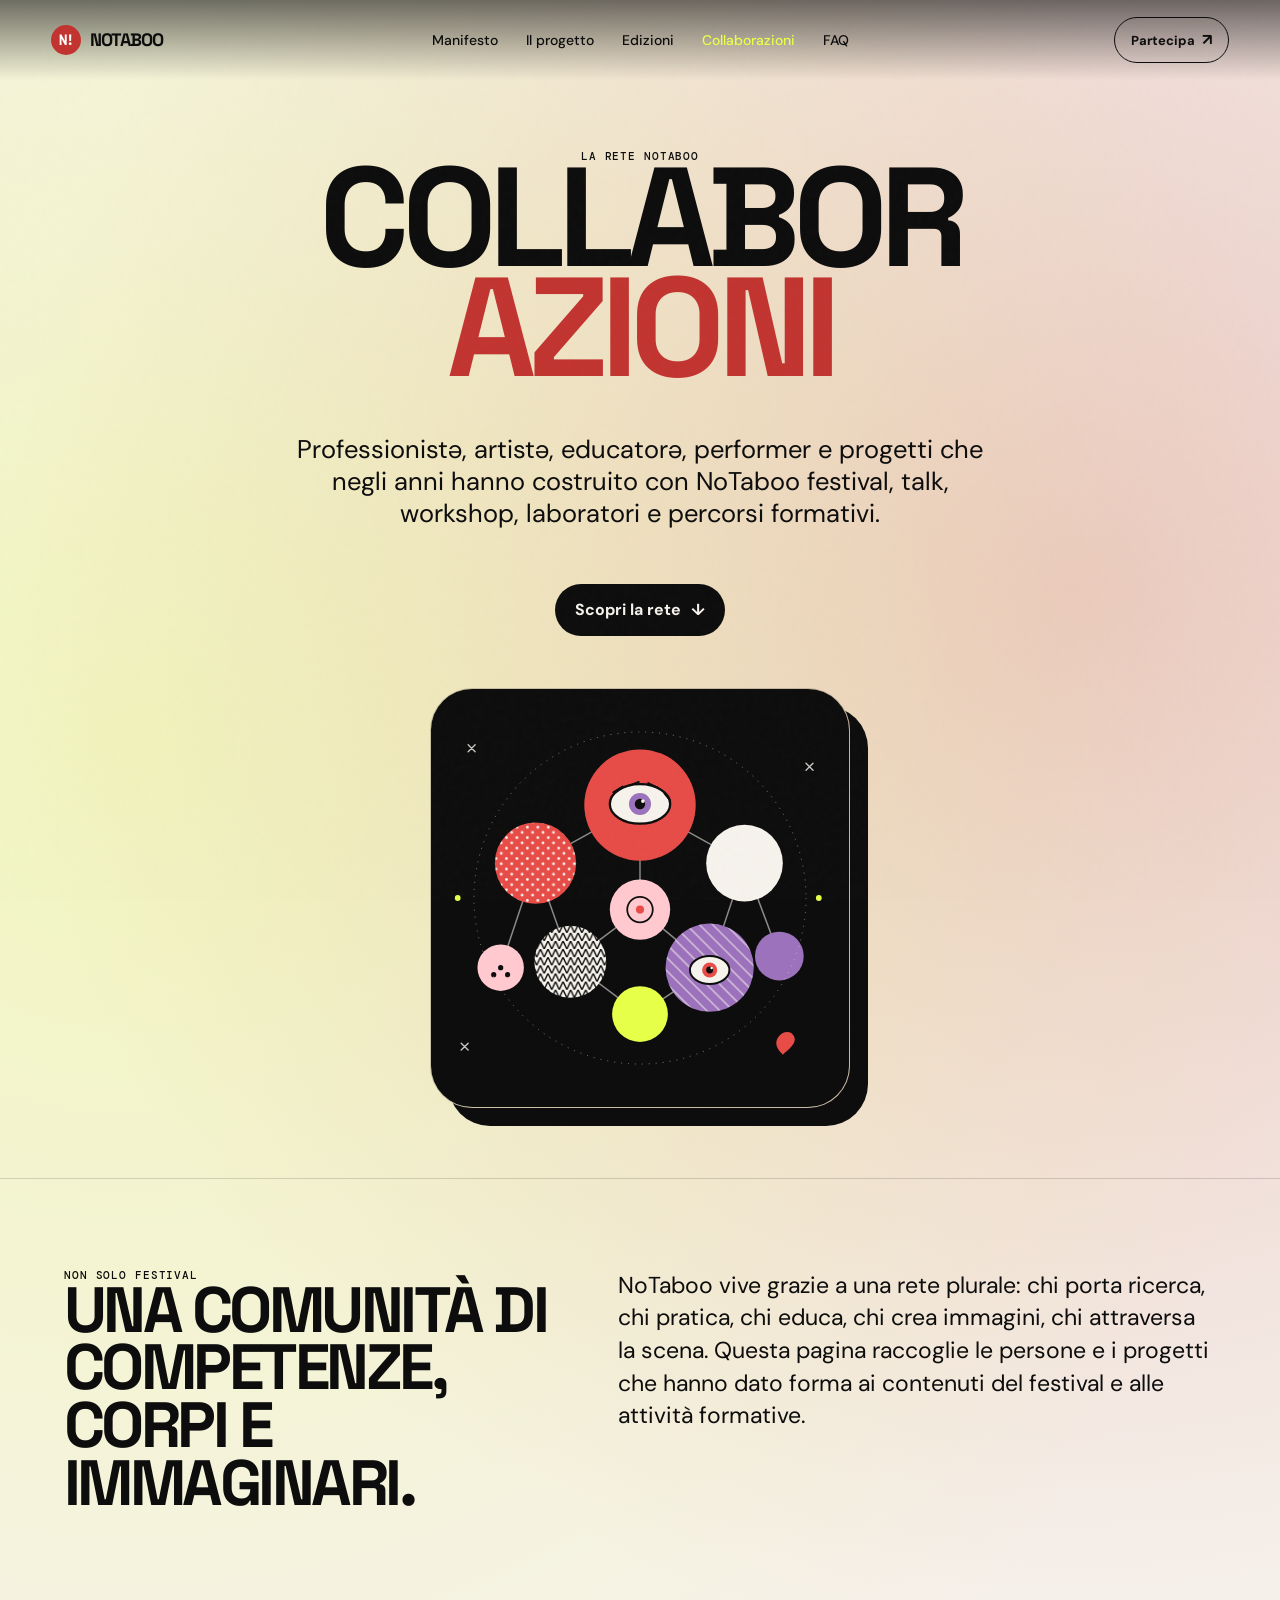
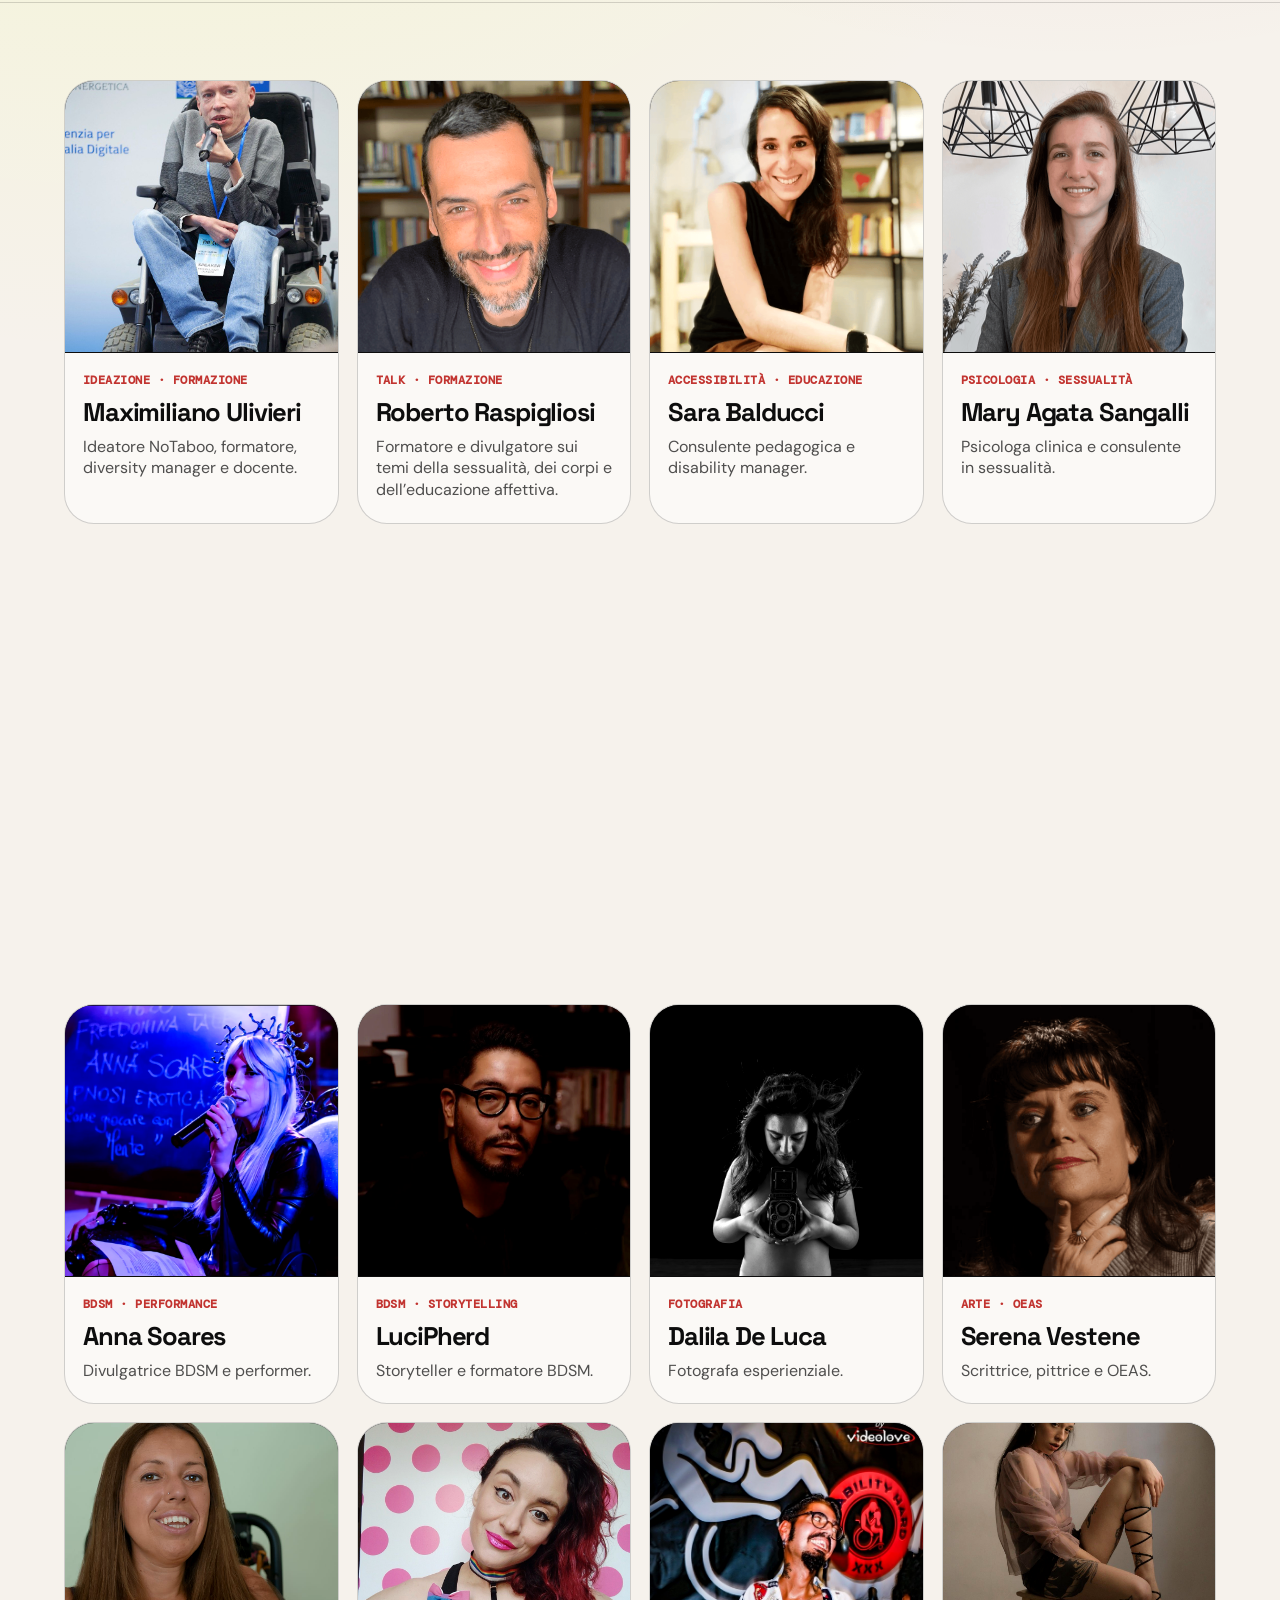
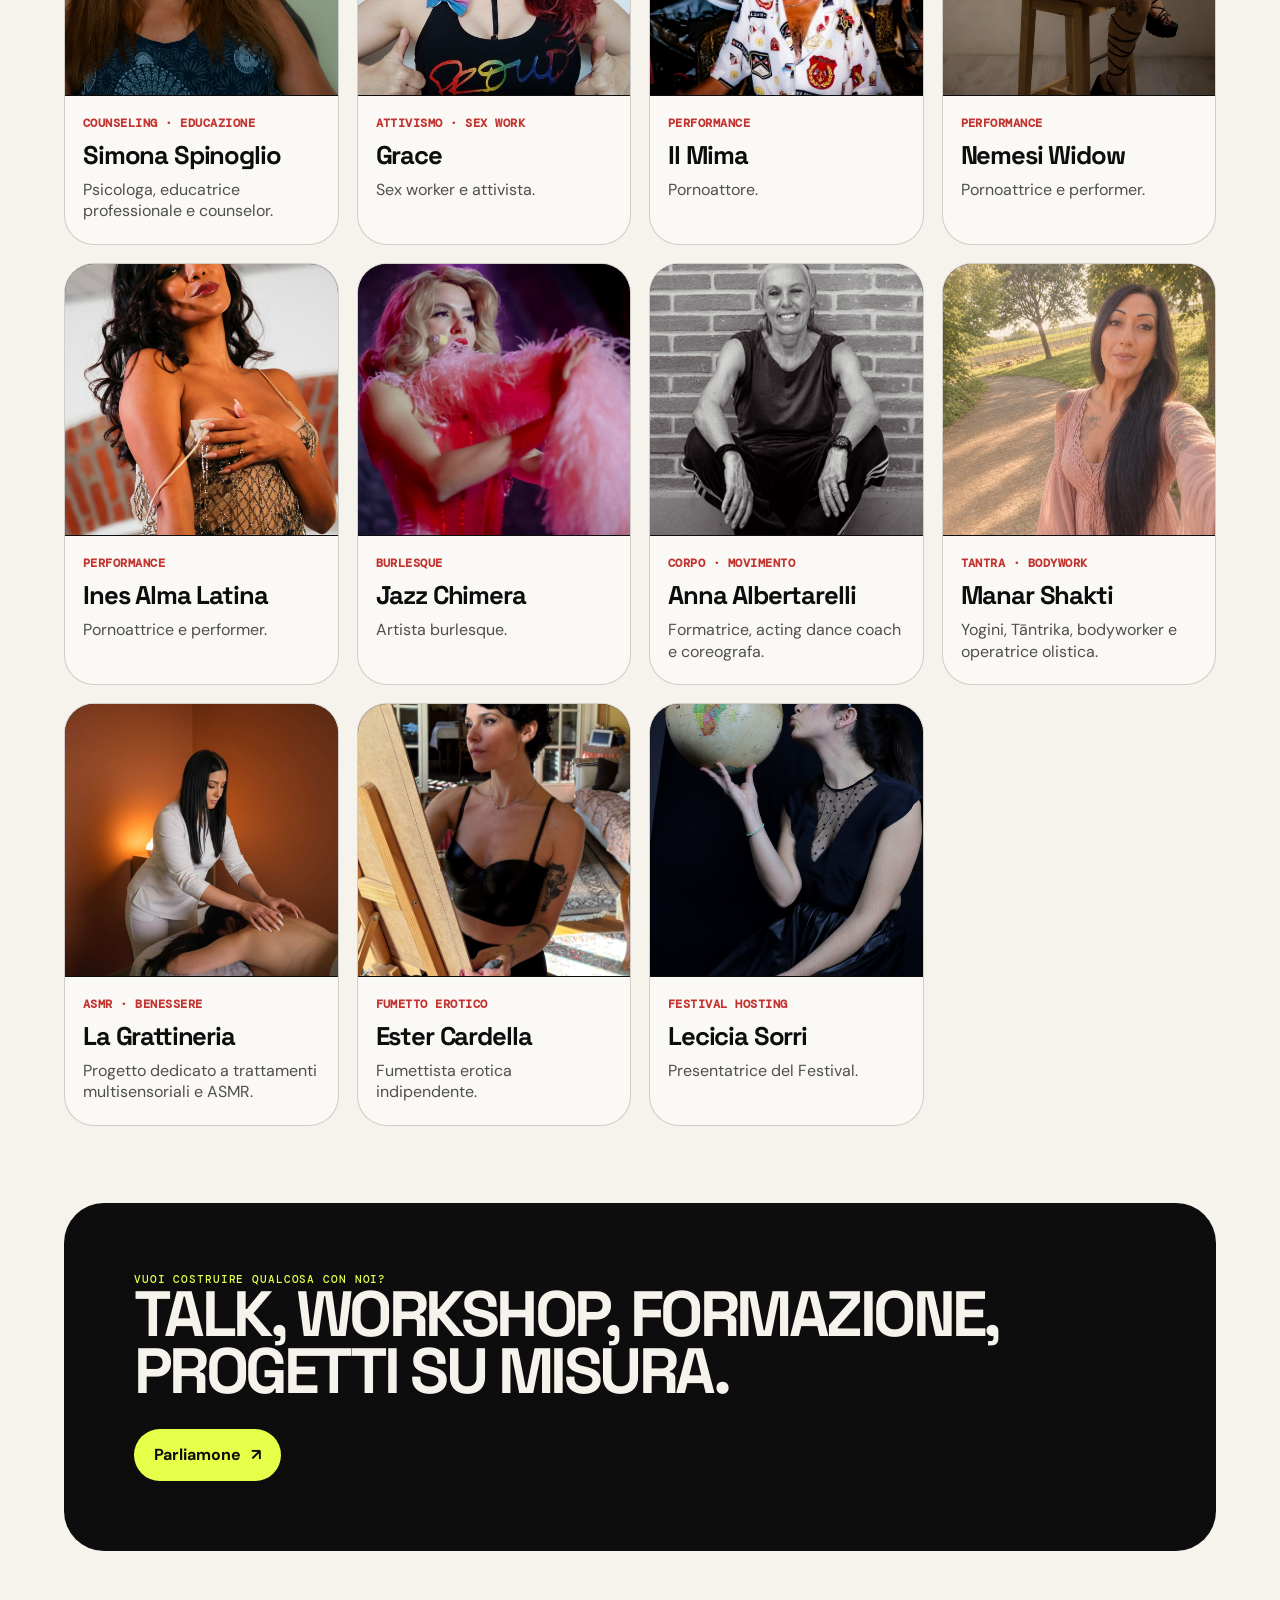
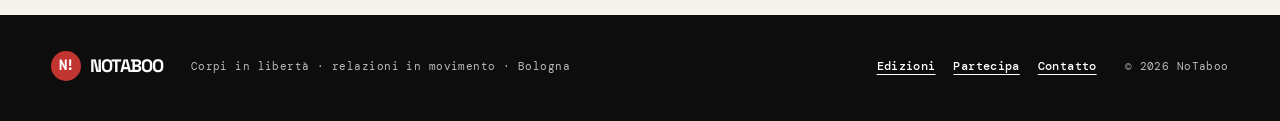
==== commit dc0a1b69: "Aggiunge la pagina teaser e pre-iscrizione di NoTaboo 2027 - Nuova pagina edizione-2027.html: date (" ====
--- a/collaborazioni.html
+++ b/collaborazioni.html
@@ -45,11 +45,11 @@
       <a class="is-active" href="collaborazioni.html" aria-current="page">Collaborazioni</a>
       <a href="index.html#domande">FAQ</a>
     </nav>
-    <a class="nav-cta" href="index.html#iscrizioni">Partecipa <span>↗</span></a>
+    <a class="nav-cta" href="edizione-2027.html">Partecipa <span>↗</span></a>
     <button class="menu-button" type="button" aria-expanded="false" aria-controls="mobile-menu" aria-label="Apri menu"><i></i><i></i></button>
   </header>
   <nav id="mobile-menu" class="mobile-menu" aria-label="Menu mobile">
-    <a href="index.html#manifesto">Manifesto</a><a href="index.html#progetto">Il progetto</a><a href="index.html#edizioni">Edizioni</a><a class="is-active" href="collaborazioni.html" aria-current="page">Collaborazioni</a><a href="index.html#domande">FAQ</a><a href="index.html#iscrizioni">Partecipa ↗</a>
+    <a href="index.html#manifesto">Manifesto</a><a href="index.html#progetto">Il progetto</a><a href="index.html#edizioni">Edizioni</a><a class="is-active" href="collaborazioni.html" aria-current="page">Collaborazioni</a><a href="index.html#domande">FAQ</a><a href="edizione-2027.html">Partecipa ↗</a>
   </nav>
 
   <main>
@@ -102,7 +102,7 @@
     <section class="collab-cta section-wrap">
       <p class="eyebrow">Vuoi costruire qualcosa con noi?</p>
       <h2>Talk, workshop, formazione, progetti su misura.</h2>
-      <a class="pill-link" href="index.html#iscrizioni">Parliamone <span>↗</span></a>
+      <a class="pill-link" href="mailto:notaboo.evoluzione@gmail.com?subject=Collaborazione%20NoTaboo">Parliamone <span>↗</span></a>
     </section>
   </main>
 
@@ -113,7 +113,7 @@
     <p>Corpi in libertà · relazioni in movimento · Bologna</p>
     <div class="footer-links">
       <a href="index.html#edizioni">Edizioni</a>
-      <a href="index.html#iscrizioni">Partecipa</a>
+      <a href="edizione-2027.html">Partecipa</a>
       <a href="mailto:notaboo.evoluzione@gmail.com">Contatto</a>
     </div>
     <p>© <span id="year"></span> NoTaboo</p>
--- a/styles.css
+++ b/styles.css
@@ -122,6 +122,7 @@
 /* —— Header / nav —— */
 .site-header {
   align-items: center;
+  background: linear-gradient(to bottom, rgba(0, 0, 0, 0.55), transparent);
   display: flex;
   height: var(--header-h);
   justify-content: space-between;
@@ -161,6 +162,19 @@
   justify-content: center;
   letter-spacing: -0.1em;
   width: 30px;
+  flex-shrink: 0;
+}
+
+/* Safety: if an <img> brand mark is reintroduced, never let the full
+   circular logo render unconstrained (htmlpreview / lagged brand.css). */
+.brand img,
+.brand-logo {
+  width: 30px;
+  height: 30px;
+  max-width: 30px;
+  max-height: 30px;
+  object-fit: contain;
+  display: block;
   flex-shrink: 0;
 }
 
@@ -377,7 +391,7 @@
 }
 
 .hero-art {
-  background-image: url("Edizione%202026/Grafica/Sito/header%20immagine.png");
+  background-image: url("assets/home/header-2026.png");
   background-position: 74% 52%;
   background-repeat: no-repeat;
   background-size: cover;
@@ -385,8 +399,8 @@
   opacity: 0.98;
   position: absolute;
   z-index: -2;
-  transform: scale(1.04);
-  animation: art-breathe 14s ease-in-out infinite alternate;
+  transform: none;
+  animation: none;
 }
 
 .hero-copy {
@@ -481,8 +495,9 @@
   margin-left: 8px;
 }
 
+/* art-breathe disabled — static hero background (avoids scroll "movement") */
 @keyframes art-breathe {
-  to { transform: scale(1.1) translate(-1%, 1%); }
+  to { transform: none; }
 }
 
 /* —— Manifesto —— */
@@ -1026,6 +1041,36 @@
   outline-offset: 4px;
 }
 
+
+/* Tablet / iPad landscape: desktop nav shows at ≥761px but padding was too tight. */
+@media (min-width: 761px) and (max-width: 1100px) {
+  :root {
+    --header-h: 74px;
+  }
+
+  .site-header {
+    height: var(--header-h);
+    padding: 0 24px;
+  }
+
+  .desktop-nav {
+    flex-wrap: wrap;
+    gap: 16px;
+    font-size: 13px;
+    justify-content: center;
+    row-gap: 6px;
+  }
+
+  .nav-cta {
+    padding: 9px 14px;
+    font-size: 12px;
+  }
+
+  .brand {
+    font-size: 16px;
+  }
+}
+
 @media (min-width: 761px) {
   .desktop-nav {
     display: flex;
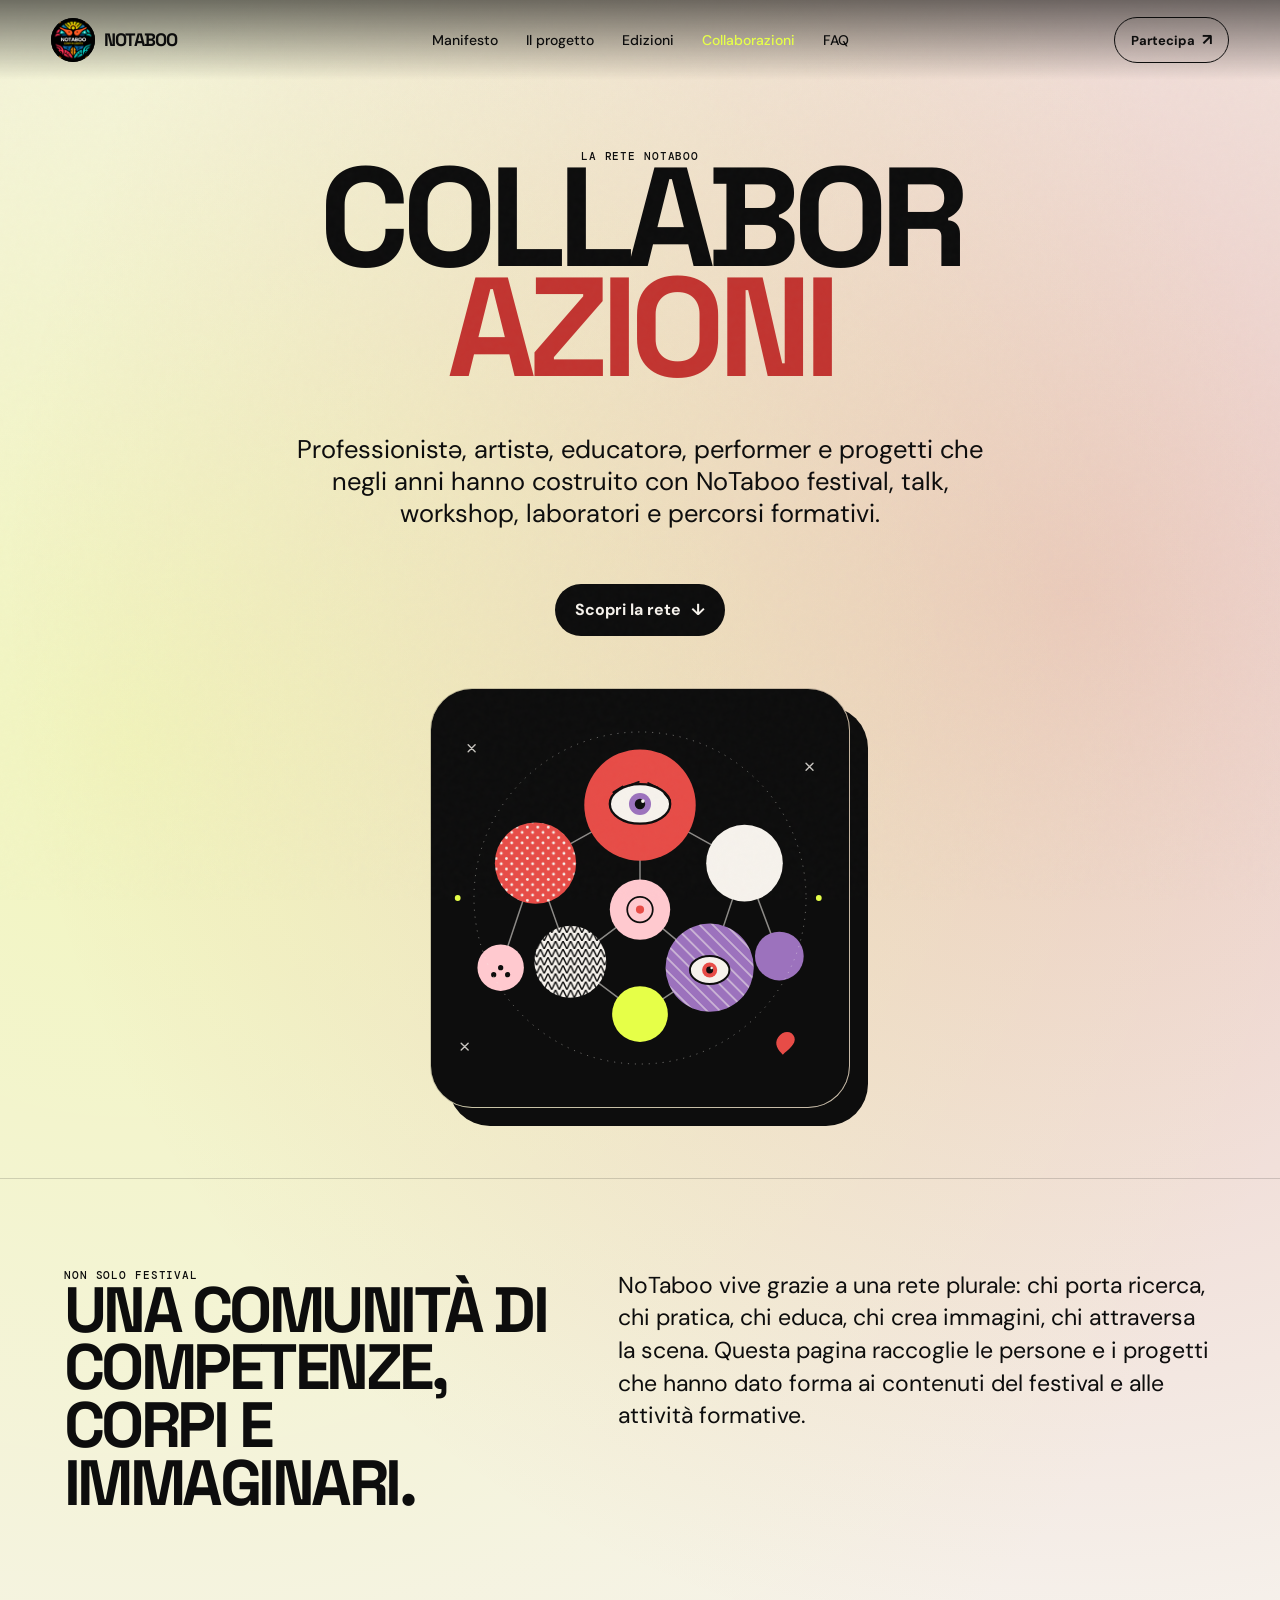
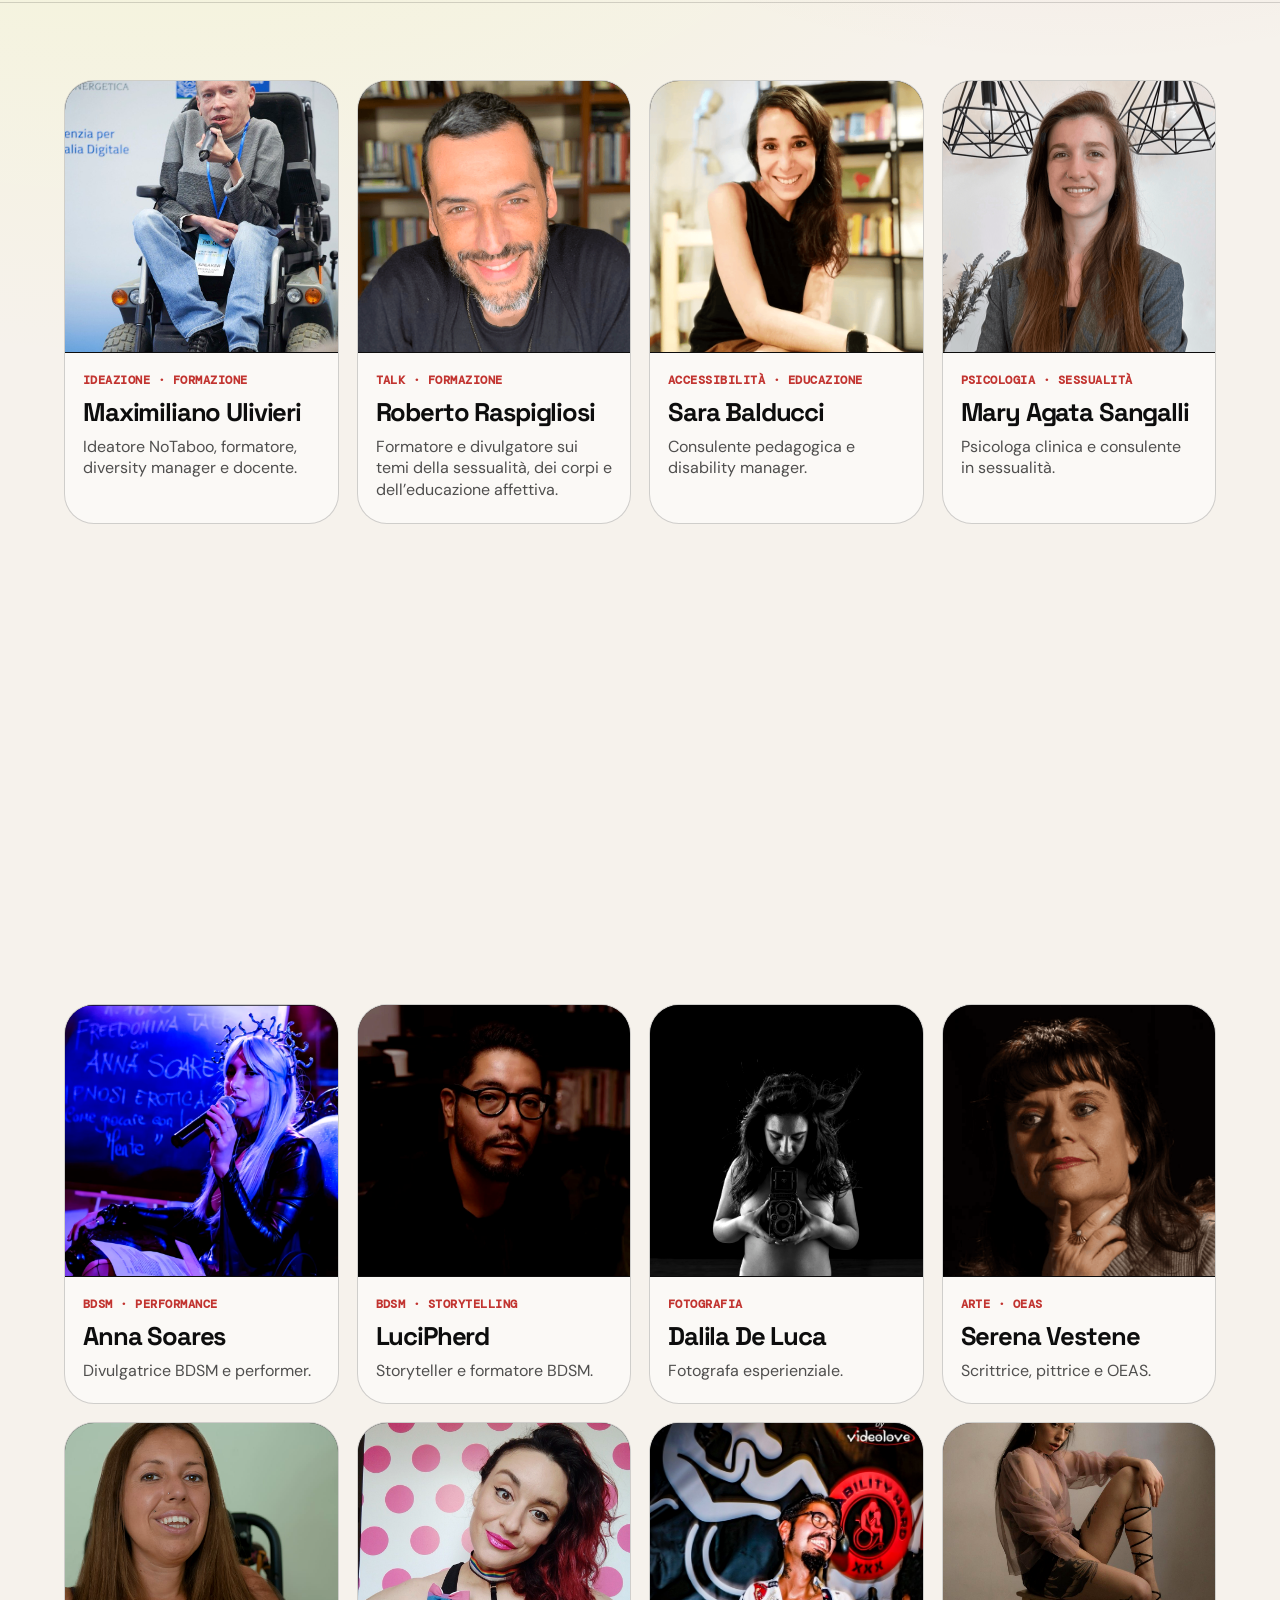
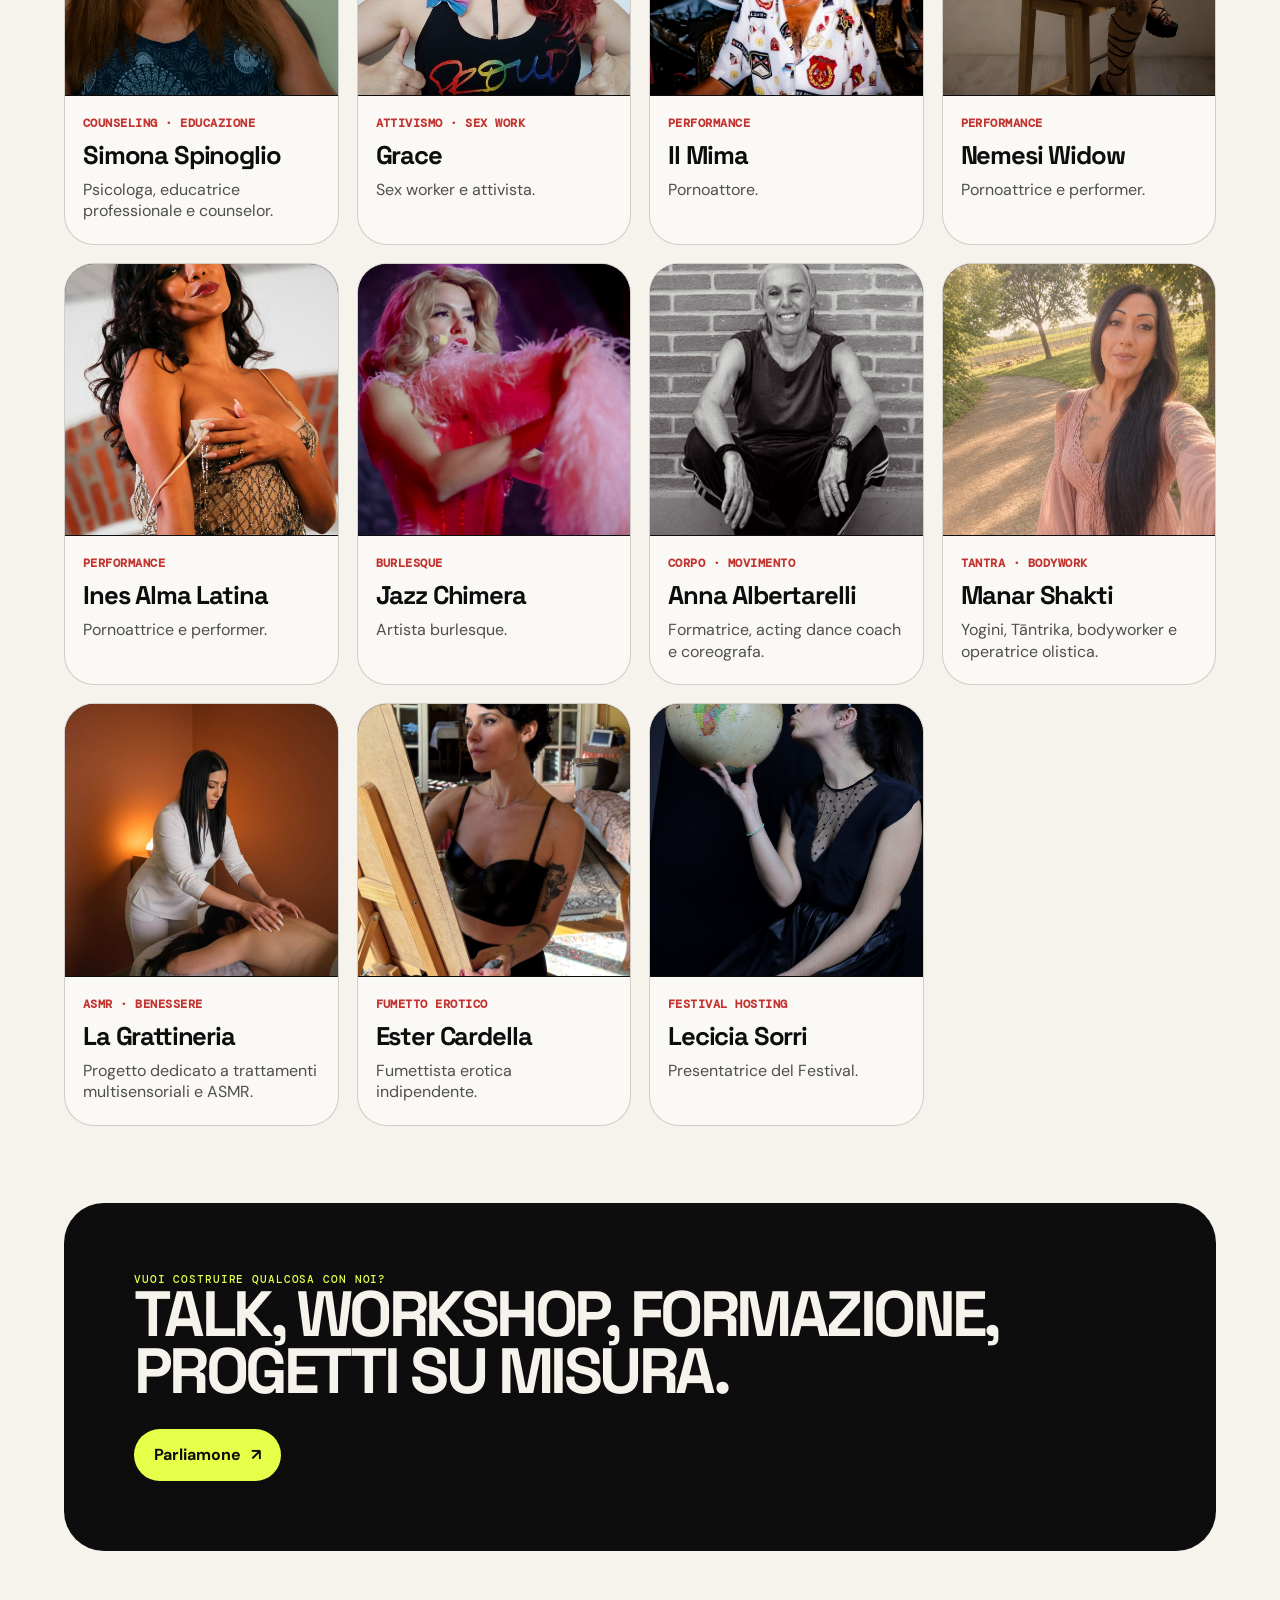
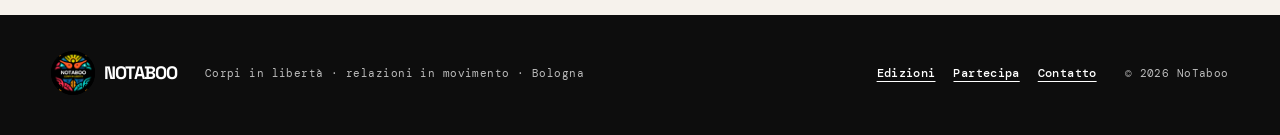
==== commit a6761930: "Usa il logo ufficiale NoTaboo in header, footer e favicon Sostituisce il segno testuale "N!" con il " ====
--- a/collaborazioni.html
+++ b/collaborazioni.html
@@ -36,7 +36,7 @@
   <div class="grain" aria-hidden="true"></div>
   <header class="site-header">
     <a class="brand" href="index.html" aria-label="NoTaboo, home">
-      <span class="brand-mark" aria-hidden="true">N!</span><span class="brand-word">NOTABOO</span>
+      <img class="brand-logo" src="assets/brand/logo-notaboo-96.png" srcset="assets/brand/logo-notaboo-96.png 1x, assets/brand/logo-notaboo-192.png 2x" width="44" height="44" alt="" /><span class="brand-word">NOTABOO</span>
     </a>
     <nav class="desktop-nav" aria-label="Navigazione principale">
       <a href="index.html#manifesto">Manifesto</a>
@@ -108,7 +108,7 @@
 
   <footer class="site-footer">
     <a class="brand" href="index.html" aria-label="NoTaboo, home">
-      <span class="brand-mark" aria-hidden="true">N!</span><span class="brand-word">NOTABOO</span>
+      <img class="brand-logo" src="assets/brand/logo-notaboo-96.png" srcset="assets/brand/logo-notaboo-96.png 1x, assets/brand/logo-notaboo-192.png 2x" width="44" height="44" alt="" /><span class="brand-word">NOTABOO</span>
     </a>
     <p>Corpi in libertà · relazioni in movimento · Bologna</p>
     <div class="footer-links">
--- a/styles.css
+++ b/styles.css
@@ -165,17 +165,28 @@
   flex-shrink: 0;
 }
 
-/* Safety: if an <img> brand mark is reintroduced, never let the full
-   circular logo render unconstrained (htmlpreview / lagged brand.css). */
+/* Logo ufficiale: dimensioni bloccate anche se brand.css arriva in ritardo,
+   così l'immagine non può mai esplodere a tutta pagina. */
 .brand img,
 .brand-logo {
-  width: 30px;
-  height: 30px;
-  max-width: 30px;
-  max-height: 30px;
+  width: 44px;
+  height: 44px;
+  max-width: 44px;
+  max-height: 44px;
   object-fit: contain;
   display: block;
   flex-shrink: 0;
+  border-radius: 50%;
+}
+
+@media (max-width: 760px) {
+  .brand img,
+  .brand-logo {
+    width: 38px;
+    height: 38px;
+    max-width: 38px;
+    max-height: 38px;
+  }
 }
 
 .desktop-nav {
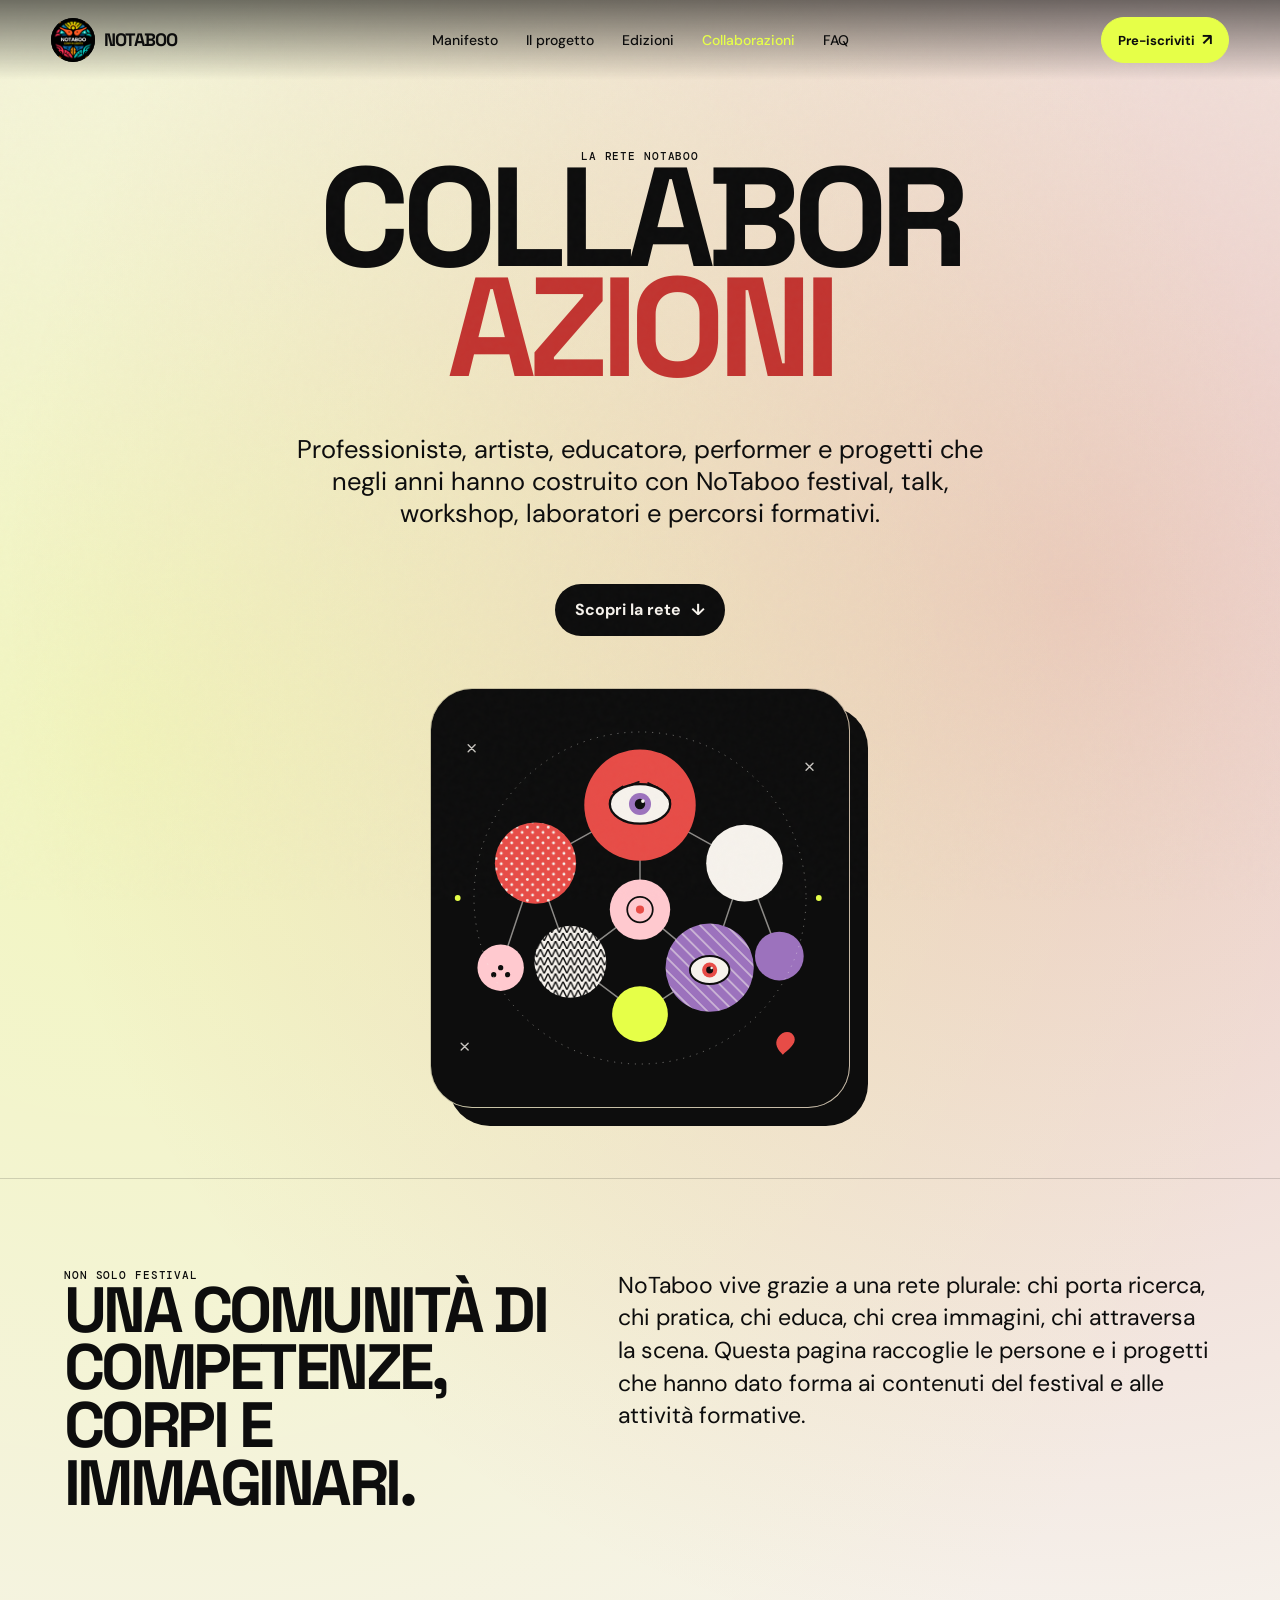
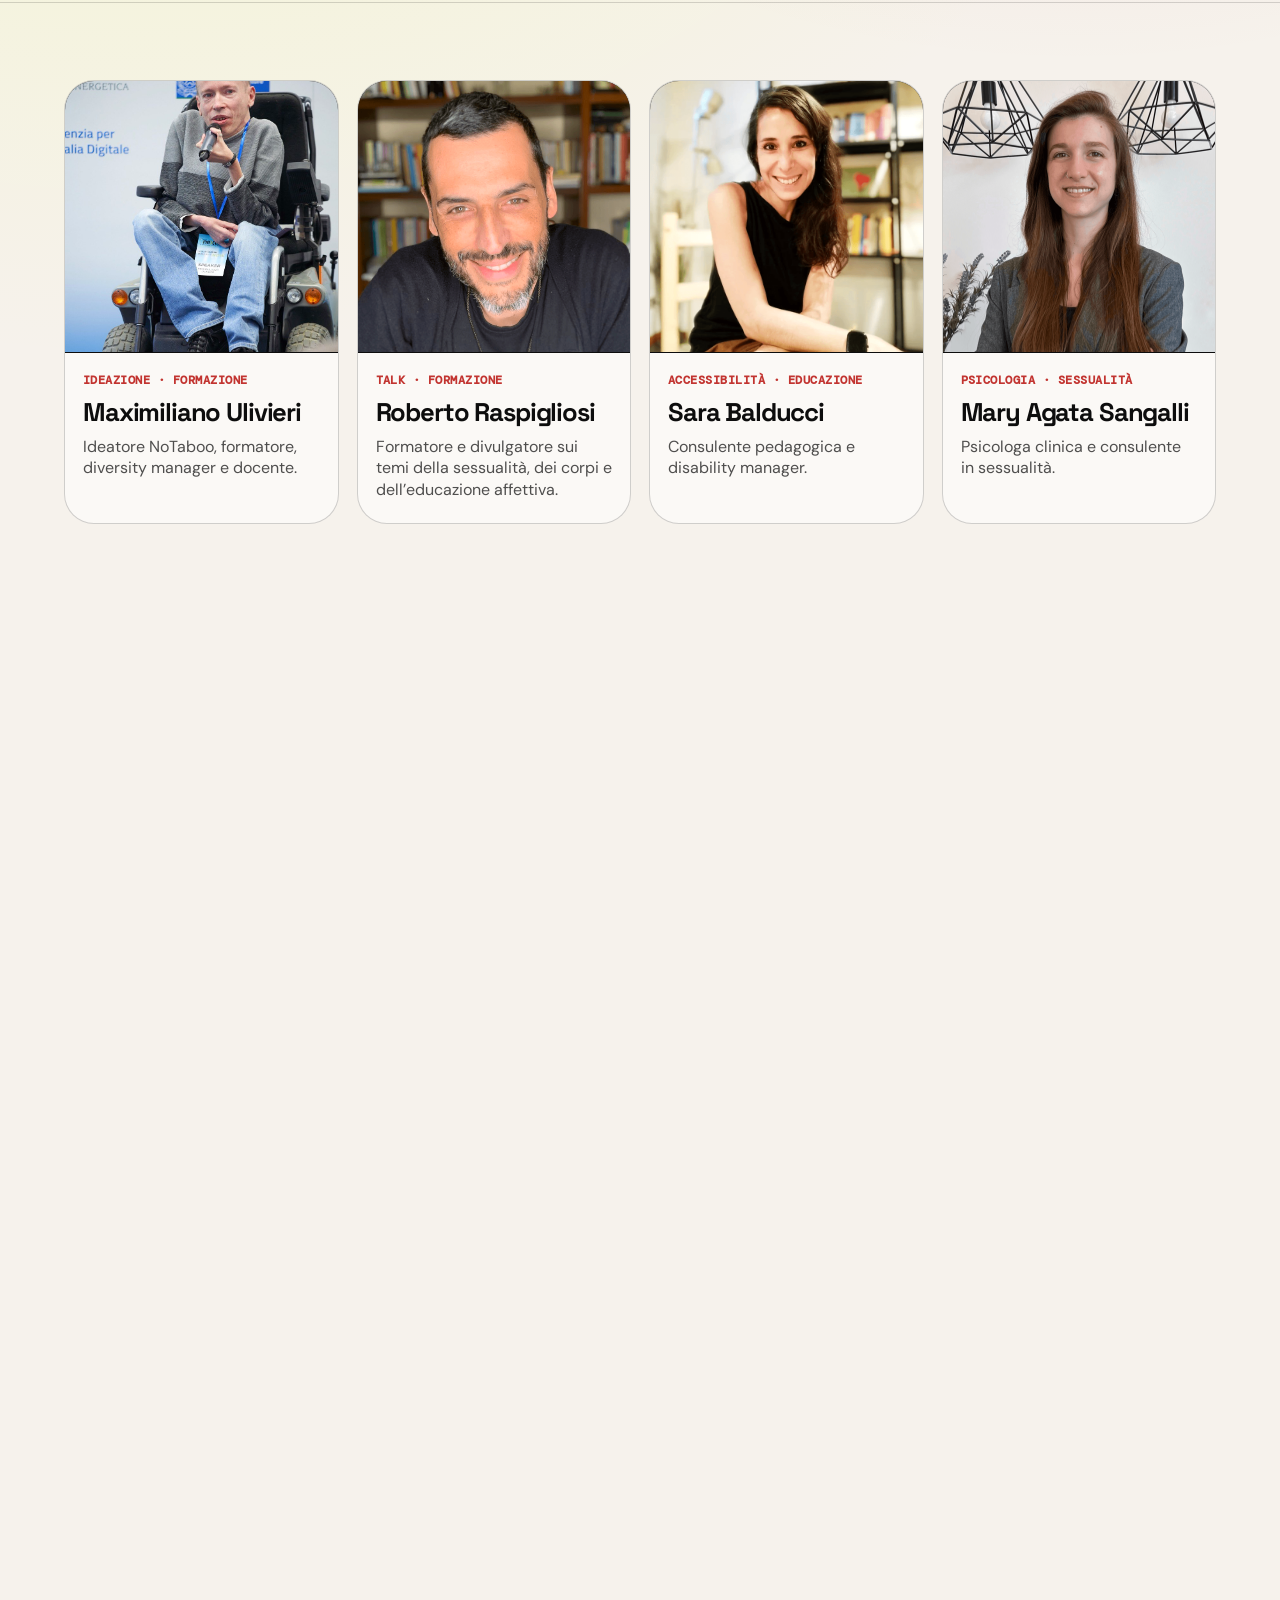
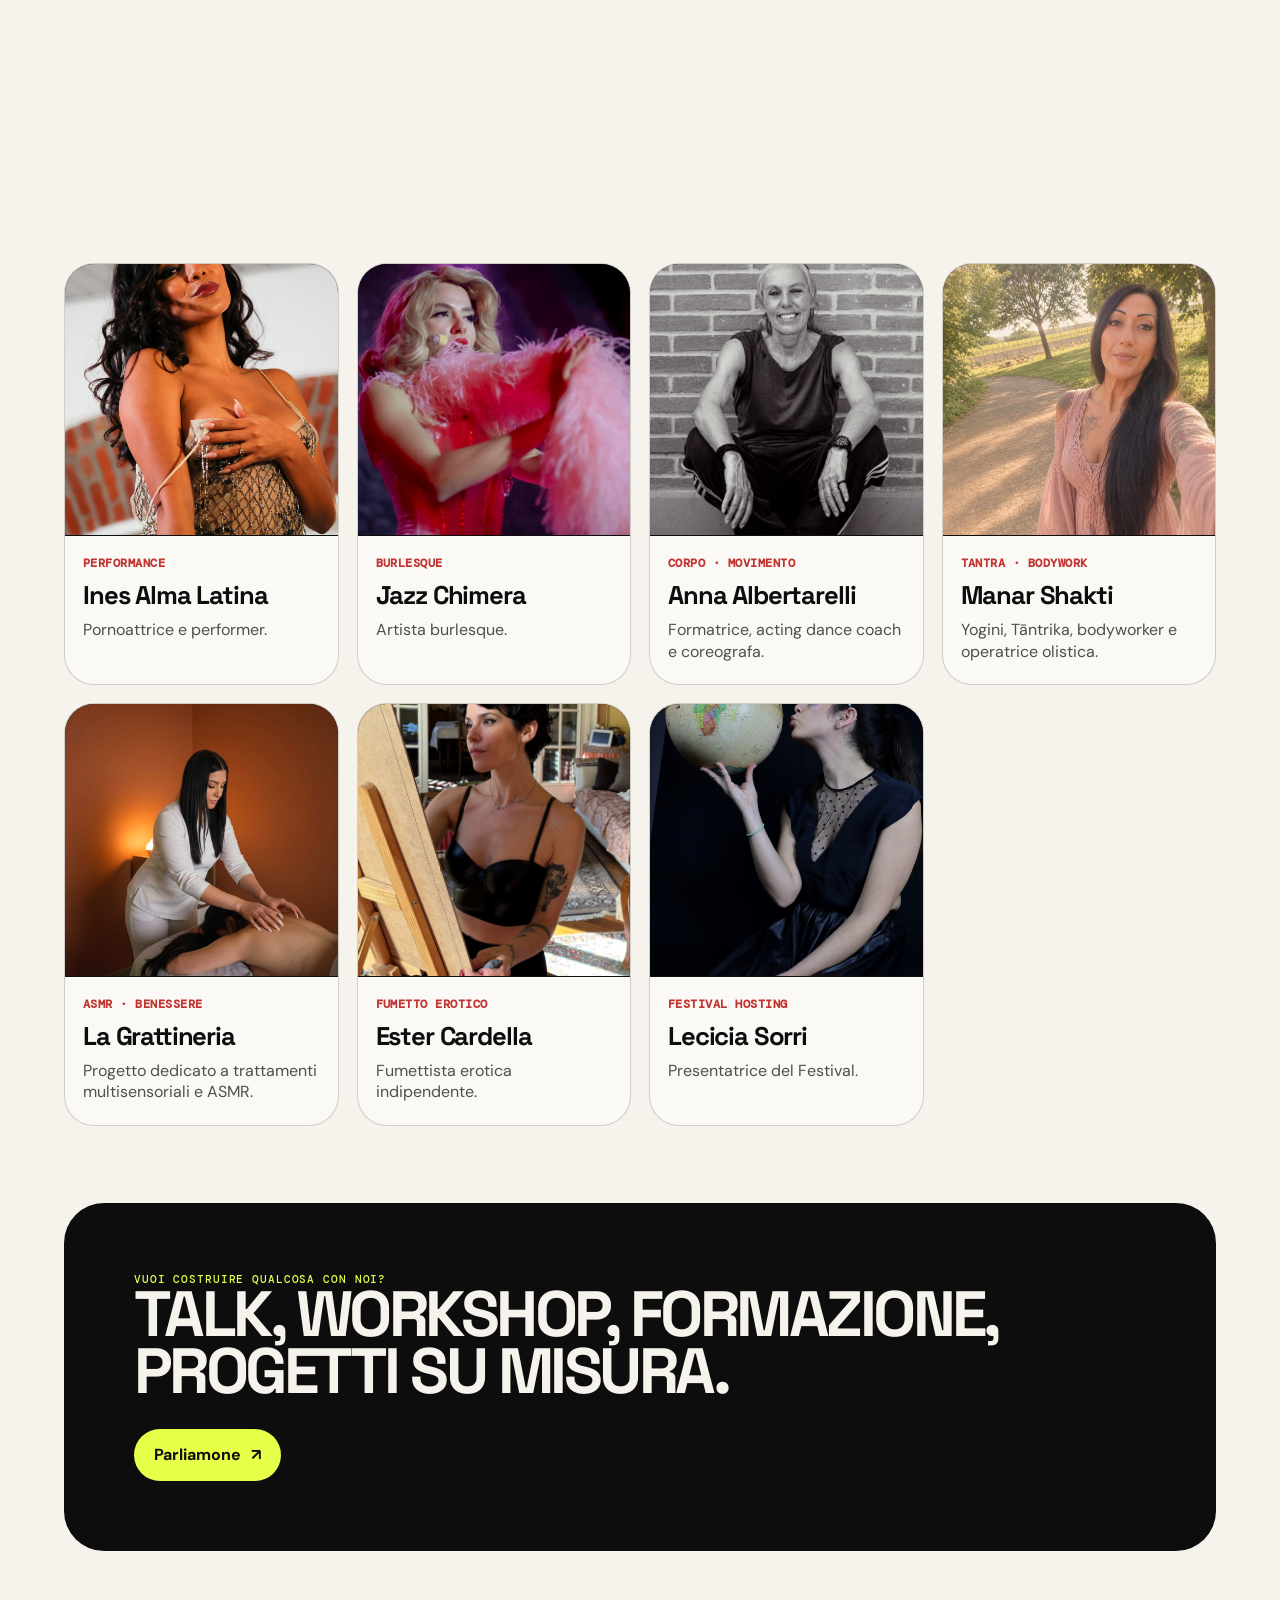
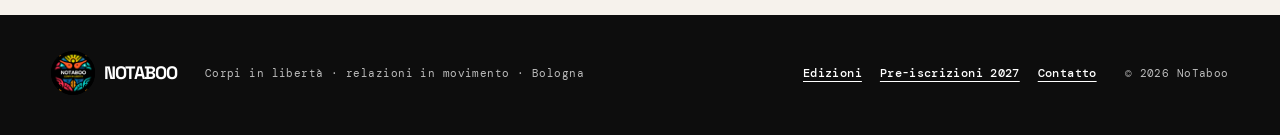
==== commit 60a98daa: "Rende più visibile la pre-iscrizione 2027 e forza l'aggiornamento della cache - Home: l'etichetta po" ====
--- a/collaborazioni.html
+++ b/collaborazioni.html
@@ -27,9 +27,9 @@
   <link rel="preconnect" href="https://fonts.googleapis.com">
   <link rel="preconnect" href="https://fonts.gstatic.com" crossorigin>
   <link href="https://fonts.googleapis.com/css2?family=DM+Mono:wght@400;500&family=DM+Sans:opsz,wght@9..40,400;9..40,500;9..40,700&family=Space+Grotesk:wght@400;500;600;700&display=swap" rel="stylesheet">
-  <link rel="stylesheet" href="styles.css" />
-  <link rel="stylesheet" href="navigation.css" />
-  <link rel="stylesheet" href="collaborazioni.css" />
+  <link rel="stylesheet" href="styles.css?v=20261019b" />
+  <link rel="stylesheet" href="navigation.css?v=20261019b" />
+  <link rel="stylesheet" href="collaborazioni.css?v=20261019b" />
 </head>
 <body class="collab-page">
   <a class="skip-link" href="#rete">Vai alla rete</a>
@@ -45,11 +45,11 @@
       <a class="is-active" href="collaborazioni.html" aria-current="page">Collaborazioni</a>
       <a href="index.html#domande">FAQ</a>
     </nav>
-    <a class="nav-cta" href="edizione-2027.html">Partecipa <span>↗</span></a>
+    <a class="nav-cta nav-cta--hot" href="edizione-2027.html">Pre-iscriviti <span aria-hidden="true">↗</span></a>
     <button class="menu-button" type="button" aria-expanded="false" aria-controls="mobile-menu" aria-label="Apri menu"><i></i><i></i></button>
   </header>
   <nav id="mobile-menu" class="mobile-menu" aria-label="Menu mobile">
-    <a href="index.html#manifesto">Manifesto</a><a href="index.html#progetto">Il progetto</a><a href="index.html#edizioni">Edizioni</a><a class="is-active" href="collaborazioni.html" aria-current="page">Collaborazioni</a><a href="index.html#domande">FAQ</a><a href="edizione-2027.html">Partecipa ↗</a>
+    <a href="index.html#manifesto">Manifesto</a><a href="index.html#progetto">Il progetto</a><a href="index.html#edizioni">Edizioni</a><a class="is-active" href="collaborazioni.html" aria-current="page">Collaborazioni</a><a href="index.html#domande">FAQ</a><a href="edizione-2027.html">Pre-iscriviti 2027 ↗</a>
   </nav>
 
   <main>
@@ -113,11 +113,11 @@
     <p>Corpi in libertà · relazioni in movimento · Bologna</p>
     <div class="footer-links">
       <a href="index.html#edizioni">Edizioni</a>
-      <a href="edizione-2027.html">Partecipa</a>
+      <a href="edizione-2027.html">Pre-iscrizioni 2027</a>
       <a href="mailto:notaboo.evoluzione@gmail.com">Contatto</a>
     </div>
     <p>© <span id="year"></span> NoTaboo</p>
   </footer>
-  <script src="app.js"></script>
+  <script src="app.js?v=20261019b"></script>
 </body>
 </html>
--- a/styles.css
+++ b/styles.css
@@ -246,6 +246,24 @@
   background: #fff;
   color: var(--ink);
   border-color: #fff;
+}
+
+/* Pulsante "Pre-iscriviti": pieno, ben visibile sia sull'hero scuro sia
+   sull'header chiaro dopo lo scroll. */
+.site-header .nav-cta.nav-cta--hot {
+  background: var(--acid);
+  border-color: var(--acid);
+  color: var(--ink);
+}
+
+.site-header .nav-cta.nav-cta--hot:hover {
+  background: var(--ink);
+  border-color: var(--ink);
+  color: var(--acid);
+}
+
+.site-header.is-scrolled .nav-cta.nav-cta--hot {
+  border-color: var(--ink);
 }
 
 .menu-button {
